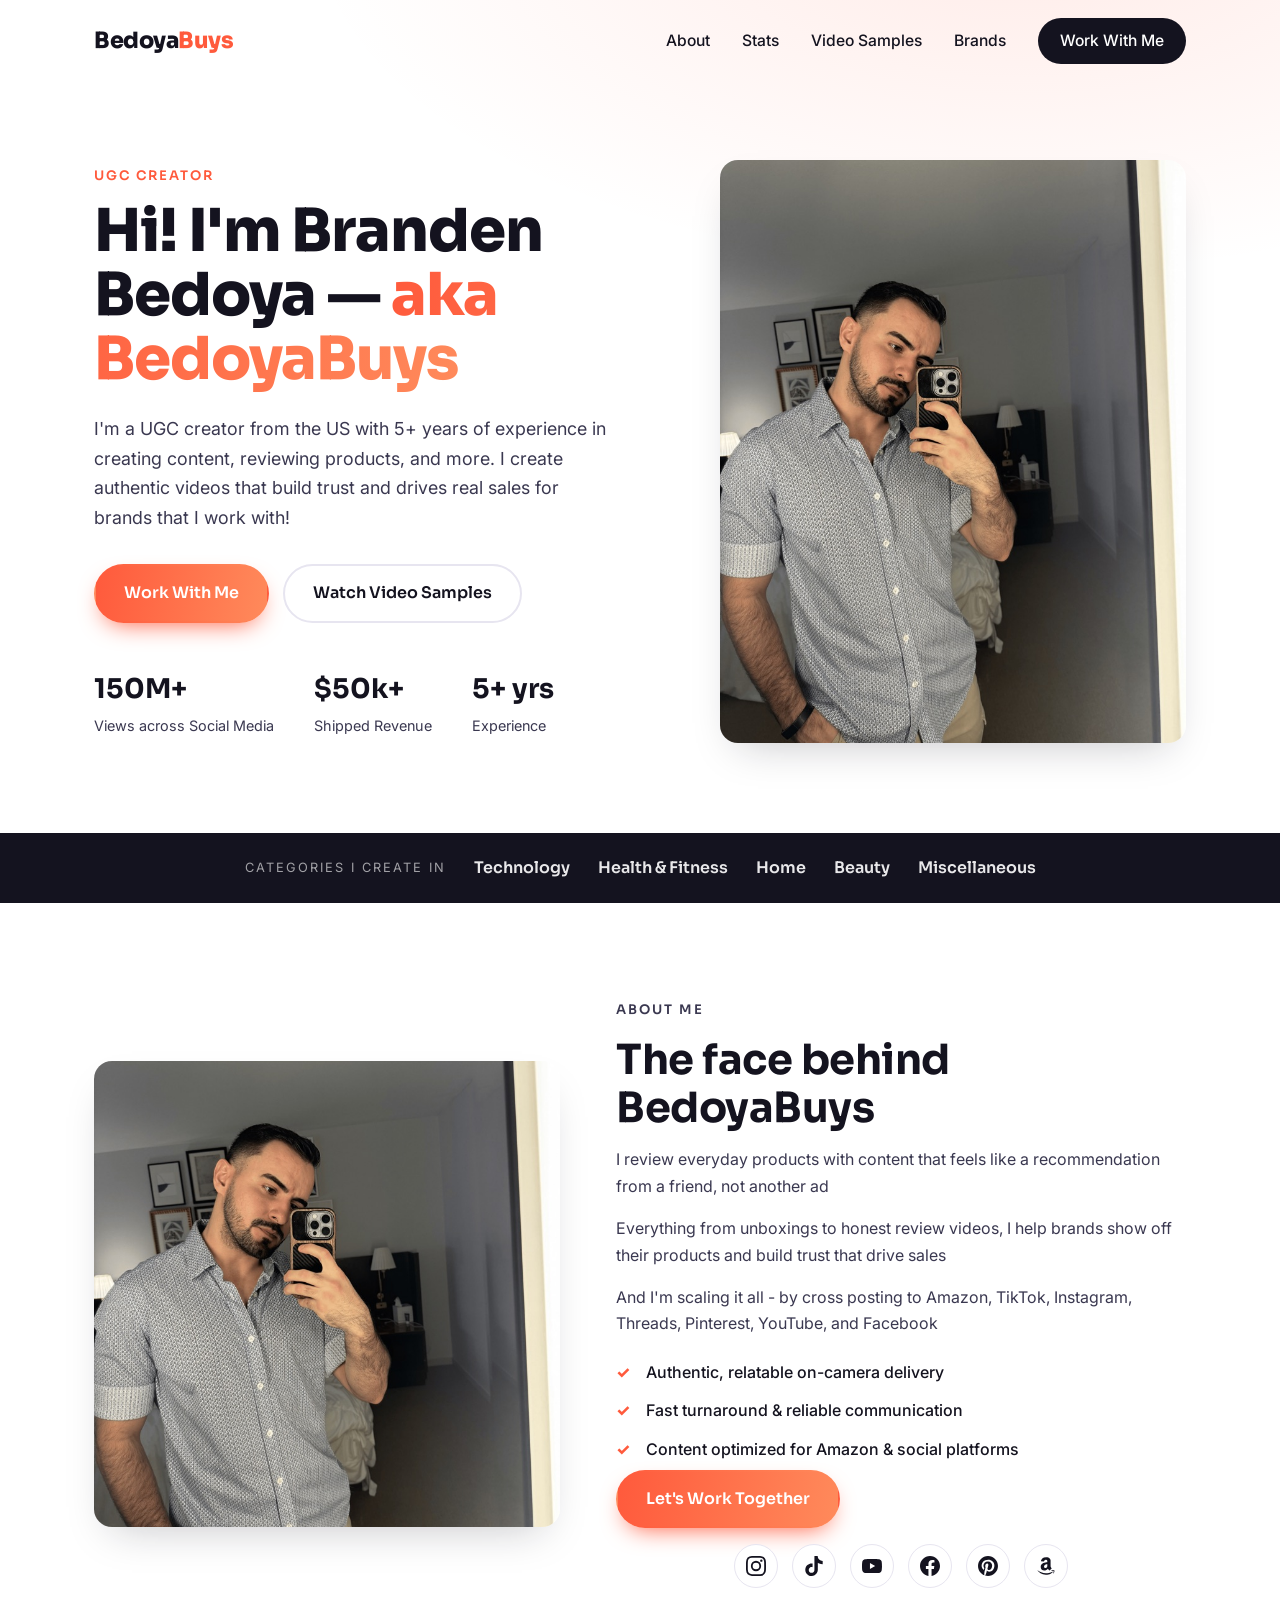
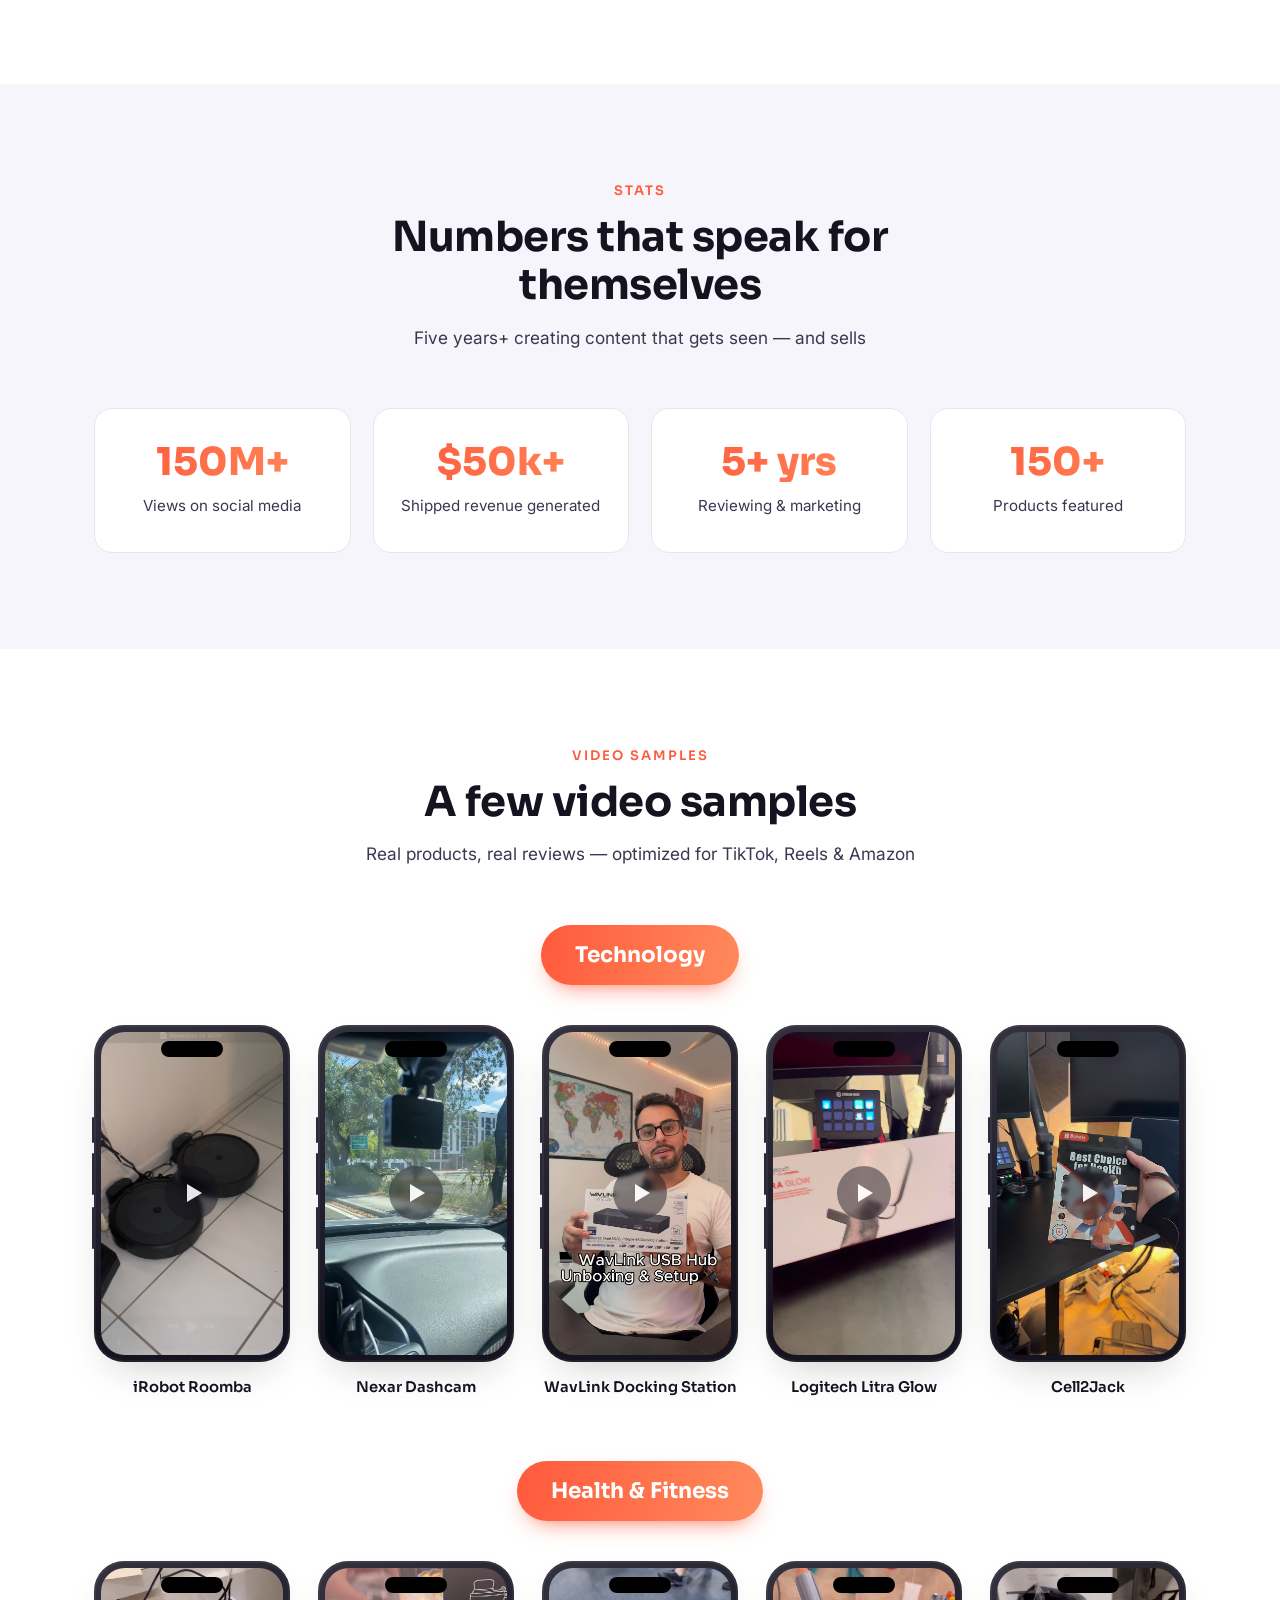
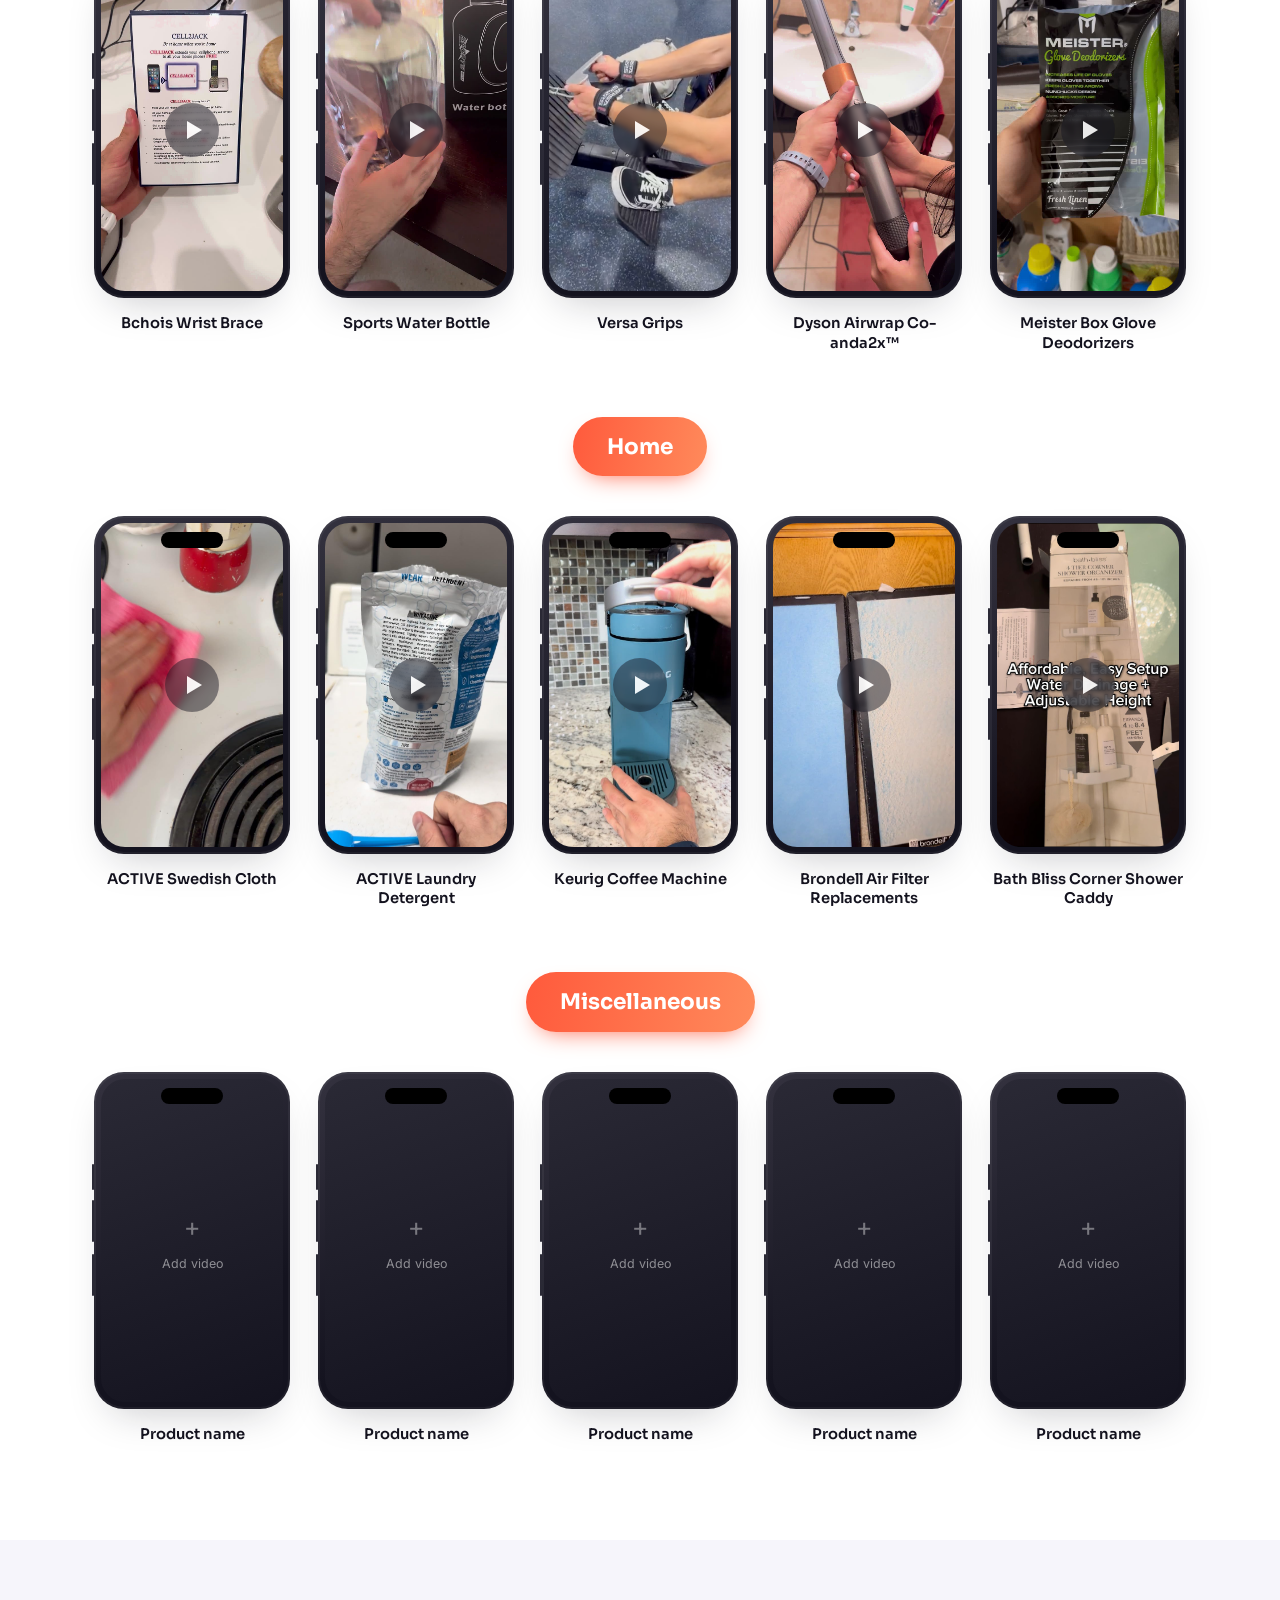
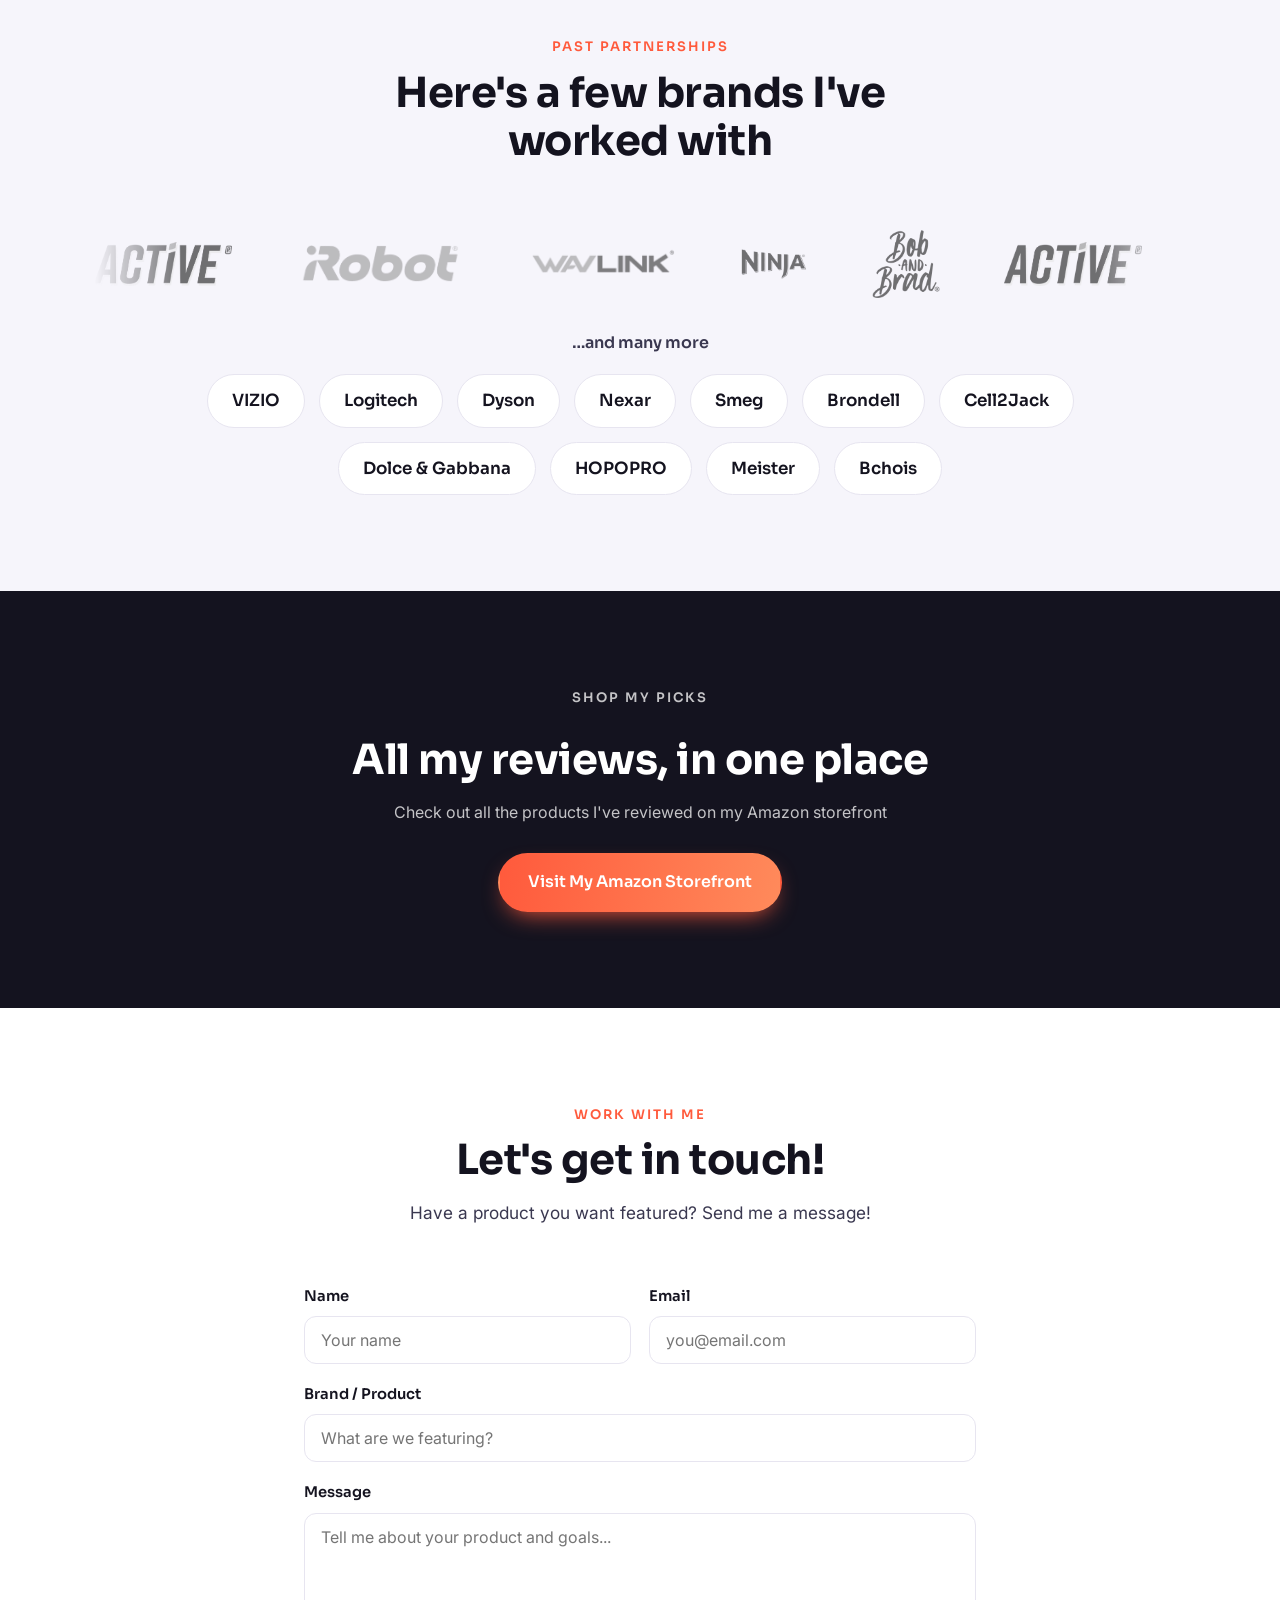
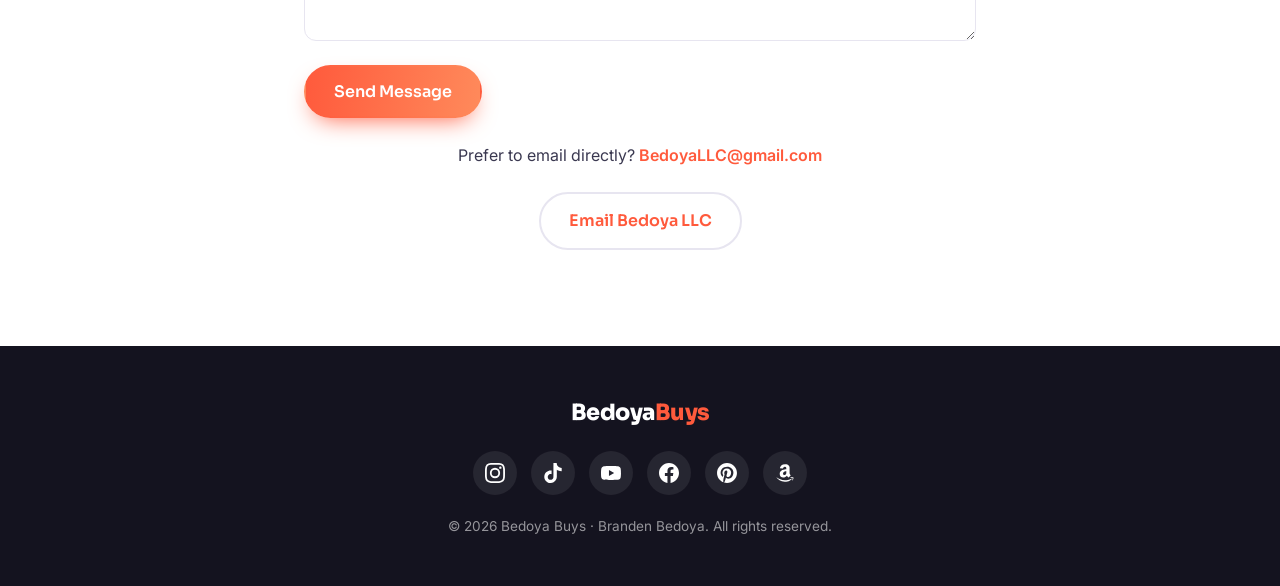
==== index.html @ 94ae0eef "Add About section social proof links" ====
<!DOCTYPE html>
<html lang="en">
<head>
  <meta charset="UTF-8" />
  <meta name="viewport" content="width=device-width, initial-scale=1.0" />

  <!-- ===== SEO / SOCIAL META — edit these ===== -->
  <title>BedoyaBuys — Branden Bedoya | UGC Creator</title>
  <meta name="description" content="Bedoya Buys — UGC creator Branden Bedoya. 5+ years of product reviews and marketing, 150M+ views on social media, and $50k+ in shipped revenue for the brands I work with." />
  <meta name="author" content="Branden Bedoya" />

  <!-- Open Graph (Facebook, LinkedIn, iMessage previews) -->
  <meta property="og:title" content="BedoyaBuys — Branden Bedoya | UGC Creator" />
  <meta property="og:description" content="UGC creator with 5+ years experience, 150M+ views, and $50k+ in shipped revenue. Authentic product videos that convert." />
  <meta property="og:type" content="website" />
  <meta property="og:url" content="https://bedoyabuys.com" />
  <meta property="og:image" content="https://bedoyabuys.com/assets/images/hero.jpg" />

  <!-- Twitter / X -->
  <meta name="twitter:card" content="summary_large_image" />
  <meta name="twitter:title" content="BedoyaBuys — Branden Bedoya | UGC Creator" />
  <meta name="twitter:description" content="UGC creator with 5+ years experience, 150M+ views, and $50k+ in shipped revenue." />
  <meta name="twitter:image" content="https://bedoyabuys.com/assets/images/hero.jpg" />

  <!-- Pinterest domain verification (carried over from the Canva site) -->
  <meta name="p:domain_verify" content="8092bd72ea9154af4b46e4884dca687b" />

  <link rel="icon" type="image/svg+xml" href="assets/images/favicon.svg" />

  <!-- Fonts -->
  <link rel="preconnect" href="https://fonts.googleapis.com" />
  <link rel="preconnect" href="https://fonts.gstatic.com" crossorigin />
  <link href="https://fonts.googleapis.com/css2?family=Sora:wght@400;600;700;800&family=Inter:wght@400;500;600&display=swap" rel="stylesheet" />

  <link rel="stylesheet" href="css/styles.css" />
</head>
<body>

  <!-- ===================== NAV ===================== -->
  <header class="nav" id="nav">
    <div class="container nav__inner">
      <a href="#home" class="nav__logo">Bedoya<span>Buys</span></a>

      <nav class="nav__links" id="navLinks">
        <a href="#about">About</a>
        <a href="#stats">Stats</a>
        <a href="#work">Video Samples</a>
        <a href="#brands">Brands</a>
        <a href="#contact" class="nav__cta">Work With Me</a>
      </nav>

      <button class="nav__toggle" id="navToggle" aria-label="Toggle menu" aria-expanded="false">
        <span></span><span></span><span></span>
      </button>
    </div>
  </header>

  <!-- ===================== HERO ===================== -->
  <section class="hero" id="home">
    <div class="container hero__inner">
      <div class="hero__content">
        <p class="hero__eyebrow">UGC Creator</p>
        <h1 class="hero__title">
          Hi! I'm Branden Bedoya — <span class="grad">aka BedoyaBuys</span>
        </h1>
        <p class="hero__sub">
          I'm a UGC creator from the US with 5+ years of experience in creating content,
          reviewing products, and more. I create authentic videos that build
          trust and drives real sales for brands that I work with!
        </p>
        <div class="hero__actions">
          <a href="#contact" class="btn btn--primary">Work With Me</a>
          <a href="#work" class="btn btn--ghost">Watch Video Samples</a>
        </div>

        <div class="hero__stats">
          <div class="stat"><strong>150M+</strong><span>Views across Social Media</span></div>
          <div class="stat"><strong>$50k+</strong><span>Shipped Revenue</span></div>
          <div class="stat"><strong>5+ yrs</strong><span>Experience</span></div>
        </div>
      </div>

      <div class="hero__media">
        <img class="hero__photo hero__photo--img" src="assets/images/hero.jpg"
             alt="Branden Bedoya, UGC creator" width="1200" height="1600" />
      </div>
    </div>
  </section>

  <!-- ===================== TRUST BAR ===================== -->
  <section class="trustbar">
    <div class="container trustbar__inner">
      <span>Categories I create in</span>
      <ul>
        <li>Technology</li>
        <li>Health &amp; Fitness</li>
        <li>Home</li>
        <li>Beauty</li>
        <li>Miscellaneous</li>
      </ul>
    </div>
  </section>

  <!-- ===================== ABOUT ===================== -->
  <section class="section" id="about">
    <div class="container about">
      <div class="about__media">
        <img class="about__photo about__photo--img" src="assets/images/hero.jpg"
             alt="Branden Bedoya" width="1200" height="1600" loading="lazy" />
      </div>
      <div class="about__content">
        <p class="section__eyebrow">About Me</p>
        <h2 class="section__title">The face behind BedoyaBuys</h2>
        <p>
          I review everyday products with content that feels like a recommendation from a friend, not another ad
        </p>
        <p>
          Everything from unboxings to honest review videos, I help brands show off their products 
          and build trust that drive sales
        </p>
        <p>
          And I'm scaling it all - by cross posting to Amazon, TikTok, Instagram, Threads, Pinterest, YouTube, and Facebook
        </p>
        <ul class="about__list">
          <li>Authentic, relatable on-camera delivery</li>
          <li>Fast turnaround &amp; reliable communication</li>
          <li>Content optimized for Amazon &amp; social platforms</li>
        </ul>
        <a href="#contact" class="btn btn--primary" style="margin-top:8px;">Let's Work Together</a>
        <nav class="footer__social about__social" aria-label="Bedoya Buys social media">
          <a class="social" href="https://www.instagram.com/bedoyabuys/" target="_blank" rel="noopener" aria-label="Instagram">
            <svg viewBox="0 0 24 24" aria-hidden="true"><path d="M12 2.163c3.204 0 3.584.012 4.85.07 3.252.148 4.771 1.691 4.919 4.919.058 1.265.069 1.645.069 4.849 0 3.205-.012 3.584-.069 4.849-.149 3.225-1.664 4.771-4.919 4.919-1.266.058-1.644.07-4.85.07-3.204 0-3.584-.012-4.849-.07-3.26-.149-4.771-1.699-4.919-4.92-.058-1.265-.07-1.644-.07-4.849 0-3.204.013-3.583.07-4.849.149-3.227 1.664-4.771 4.919-4.919 1.266-.057 1.645-.069 4.849-.069zM12 0C8.741 0 8.333.014 7.053.072 2.695.272.273 2.69.073 7.052.014 8.333 0 8.741 0 12c0 3.259.014 3.668.072 4.948.2 4.358 2.618 6.78 6.98 6.98C8.333 23.986 8.741 24 12 24c3.259 0 3.668-.014 4.948-.072 4.354-.2 6.782-2.618 6.979-6.98.059-1.28.073-1.689.073-4.948 0-3.259-.014-3.667-.072-4.947-.196-4.354-2.617-6.78-6.979-6.98C15.668.014 15.259 0 12 0zm0 5.838a6.162 6.162 0 100 12.324 6.162 6.162 0 000-12.324zM12 16a4 4 0 110-8 4 4 0 010 8zm6.406-11.845a1.44 1.44 0 100 2.881 1.44 1.44 0 000-2.881z"/></svg>
          </a>
          <a class="social" href="https://www.tiktok.com/@bedoyabuys" target="_blank" rel="noopener" aria-label="TikTok">
            <svg viewBox="0 0 24 24" aria-hidden="true"><path d="M12.525.02c1.31-.02 2.61-.01 3.91-.02.08 1.53.63 3.09 1.75 4.17 1.12 1.11 2.7 1.62 4.24 1.79v4.03c-1.44-.05-2.89-.35-4.2-.97-.57-.26-1.1-.59-1.62-.93-.01 2.92.01 5.84-.02 8.75-.08 1.4-.54 2.79-1.35 3.94-1.31 1.92-3.58 3.17-5.91 3.21-1.43.08-2.86-.31-4.08-1.03-2.02-1.19-3.44-3.37-3.65-5.71-.02-.5-.03-1-.01-1.49.18-1.9 1.12-3.72 2.58-4.96 1.66-1.44 3.98-2.13 6.15-1.72.02 1.48-.04 2.96-.04 4.44-.99-.32-2.15-.23-3.02.37-.63.41-1.11 1.04-1.36 1.75-.21.51-.15 1.07-.14 1.61.24 1.64 1.82 3.02 3.5 2.87 1.12-.01 2.19-.66 2.77-1.61.19-.33.4-.67.41-1.06.1-1.79.06-3.57.07-5.36.01-4.03-.01-8.05.02-12.07z"/></svg>
          </a>
          <a class="social" href="https://www.youtube.com/@BedoyaBuys" target="_blank" rel="noopener" aria-label="YouTube">
            <svg viewBox="0 0 24 24" aria-hidden="true"><path d="M23.498 6.186a3.016 3.016 0 00-2.122-2.136C19.505 3.545 12 3.545 12 3.545s-7.505 0-9.377.505A3.017 3.017 0 00.502 6.186C0 8.07 0 12 0 12s0 3.93.502 5.814a3.016 3.016 0 002.122 2.136c1.871.505 9.376.505 9.376.505s7.505 0 9.377-.505a3.015 3.015 0 002.122-2.136C24 15.93 24 12 24 12s0-3.93-.502-5.814zM9.545 15.568V8.432L15.818 12l-6.273 3.568z"/></svg>
          </a>
          <a class="social" href="https://www.facebook.com/profile.php?id=61590568912862" target="_blank" rel="noopener" aria-label="Facebook">
            <svg viewBox="0 0 24 24" aria-hidden="true"><path d="M24 12.073c0-6.627-5.373-12-12-12s-12 5.373-12 12c0 5.99 4.388 10.954 10.125 11.854v-8.385H7.078v-3.47h3.047V9.43c0-3.007 1.792-4.669 4.533-4.669 1.312 0 2.686.235 2.686.235v2.953H15.83c-1.491 0-1.956.925-1.956 1.874v2.25h3.328l-.532 3.47h-2.796v8.385C19.612 23.027 24 18.062 24 12.073z"/></svg>
          </a>
          <a class="social" href="https://www.pinterest.com/bedoyabuys/" target="_blank" rel="noopener" aria-label="Pinterest">
            <svg viewBox="0 0 24 24" aria-hidden="true"><path d="M12.017 0C5.396 0 .029 5.367.029 11.987c0 5.079 3.158 9.417 7.618 11.162-.105-.949-.199-2.403.041-3.439.219-.937 1.406-5.957 1.406-5.957s-.359-.72-.359-1.781c0-1.663.967-2.911 2.168-2.911 1.024 0 1.518.769 1.518 1.688 0 1.029-.653 2.567-.992 3.992-.285 1.193.6 2.165 1.775 2.165 2.128 0 3.768-2.245 3.768-5.487 0-2.861-2.063-4.869-5.008-4.869-3.41 0-5.409 2.562-5.409 5.199 0 1.033.394 2.143.889 2.741.099.12.112.225.085.345-.09.375-.293 1.199-.334 1.363-.053.225-.172.271-.402.165-1.495-.69-2.433-2.878-2.433-4.646 0-3.776 2.748-7.252 7.92-7.252 4.158 0 7.392 2.967 7.392 6.923 0 4.135-2.607 7.462-6.233 7.462-1.214 0-2.354-.629-2.758-1.379l-.749 2.848c-.269 1.045-1.004 2.352-1.498 3.146 1.123.345 2.306.535 3.55.535 6.607 0 11.985-5.365 11.985-11.987C24.014 5.367 18.635.001 12.017.001z"/></svg>
          </a>
          <a class="social" href="https://a.co/d/0cUAedgh" target="_blank" rel="noopener" aria-label="Amazon Storefront">
            <svg viewBox="0 0 448 512" aria-hidden="true"><path d="M257.7 162.7c-48.7 1.8-169.5 15.5-169.5 117.5 0 109.5 138.3 114 183.5 43.2 6.5 10.2 35.4 37.5 45.3 46.8l56.8-56s-32.3-25.3-32.3-52.8l0-147.1C341.5 89 317 32 229.2 32 141.2 32 94.5 87 94.5 136.3l73.5 6.8c16.3-49.5 54.2-49.5 54.2-49.5 40.7-.1 35.5 29.8 35.5 69.1zm0 86.8c0 80-84.2 68-84.2 17.2 0-47.2 50.5-56.7 84.2-57.8l0 40.6zM393.7 413c-7.7 10-70 67-174.5 67S34.7 408.5 10.2 379c-6.8-7.7 1-11.3 5.5-8.3 73.3 44.5 187.8 117.8 372.5 30.3 7.5-3.7 13.3 2 5.5 12zm39.8 2.2c-6.5 15.8-16 26.8-21.2 31-5.5 4.5-9.5 2.7-6.5-3.8s19.3-46.5 12.7-55c-6.5-8.3-37-4.3-48-3.2-10.8 1-13 2-14-.3-2.3-5.7 21.7-15.5 37.5-17.5 15.7-1.8 41-.8 46 5.7 3.7 5.1 0 27.1-6.5 43.1z"/></svg>
          </a>
        </nav>
      </div>
    </div>
  </section>

  <!-- ===================== STATS ===================== -->
  <section class="section section--alt" id="stats">
    <div class="container">
      <div class="section__head">
        <p class="section__eyebrow">Stats</p>
        <h2 class="section__title">Numbers that speak for themselves</h2>
        <p class="section__lead">Five years+ creating content that gets seen — and sells</p>
      </div>
      <div class="statgrid">
        <div class="statcard"><strong>150M+</strong><span>Views on social media</span></div>
        <div class="statcard"><strong>$50k+</strong><span>Shipped revenue generated</span></div>
        <div class="statcard"><strong>5+ yrs</strong><span>Reviewing &amp; marketing</span></div>
        <div class="statcard"><strong>150+</strong><span>Products featured</span></div>
      </div>
    </div>
  </section>

  <!-- ===================== WORK / VIDEO SAMPLES ===================== -->
  <section class="section" id="work">
    <div class="container">
      <div class="section__head">
        <p class="section__eyebrow">Video Samples</p>
        <h2 class="section__title">A few video samples</h2>
        <p class="section__lead">Real products, real reviews — optimized for TikTok, Reels &amp; Amazon</p>
      </div>

      <!-- ===== Category: Technology ===== -->
      <div class="catgroup">
        <h3 class="catgroup__title">Technology</h3>
        <div class="phones">
          <figure class="phone">
            <a class="phone__frame" href="https://www.amazon.com/vdp/0276ad2a97aa431cbd85c4407ad3aa43?ref_=aipsfvideo&amp;linkCode=ssc&amp;tag=brandenbedo0a-20&amp;src=aipsf" target="_blank" rel="noopener" aria-label="iRobot Roomba — watch my review on Amazon">
              <span class="phone__island"></span>
              <span class="phone__play" aria-hidden="true"></span>
              <img class="phone__screen" src="assets/images/work-roomba.png" alt="iRobot Roomba review" loading="lazy" />
            </a>
            <figcaption>iRobot Roomba</figcaption>
          </figure>
          <figure class="phone">
            <a class="phone__frame" href="https://www.amazon.com/vdp/0d5e4a5ff8f54e0c9951274e5f7190fa?ref_=aipsfvideo&amp;linkCode=ssc&amp;tag=brandenbedo0a-20&amp;src=aipsf" target="_blank" rel="noopener" aria-label="Nexar Dashcam — watch my review on Amazon">
              <span class="phone__island"></span>
              <span class="phone__play" aria-hidden="true"></span>
              <img class="phone__screen" src="assets/images/work-nexar.jpg" alt="Nexar dashcam review" loading="lazy" />
            </a>
            <figcaption>Nexar Dashcam</figcaption>
          </figure>
          <figure class="phone">
            <a class="phone__frame" href="https://www.amazon.com/vdp/0fcb9acb0d1c45d5b5be8f12bfa99dc1?aci=amzn1.vse.video.0fcb9acb0d1c45d5b5be8f12bfa99dc1&amp;product=B0F468NMZH&amp;ref=cm_sw_cp_r_ib_dt_fapMUJDTaepnu" target="_blank" rel="noopener" aria-label="WavLink Docking Station — watch my review on Amazon">
              <span class="phone__island"></span>
              <span class="phone__play" aria-hidden="true"></span>
              <img class="phone__screen" src="assets/images/work-wavlink.jpg" alt="WavLink USB-C docking station unboxing" loading="lazy" />
            </a>
            <figcaption>WavLink Docking Station</figcaption>
          </figure>
          <figure class="phone">
            <a class="phone__frame" href="https://www.amazon.com/vdp/077794144de4483da06fdd213fa67dcd?ref_=aipsfvideo&amp;linkCode=ssc&amp;tag=brandenbedo0a-20&amp;src=aipsf" target="_blank" rel="noopener" aria-label="Logitech Litra Glow — watch my review on Amazon">
              <span class="phone__island"></span>
              <span class="phone__play" aria-hidden="true"></span>
              <img class="phone__screen" src="assets/images/work-litra.jpg" alt="Logitech Litra Glow LED light review" loading="lazy" />
            </a>
            <figcaption>Logitech Litra Glow</figcaption>
          </figure>
          <figure class="phone">
            <a class="phone__frame" href="https://www.amazon.com/vdp/02dd7df90a3f4900b819e42a18ca75fb?ref_=aipsfvideo&amp;linkCode=ssc&amp;tag=brandenbedo0a-20&amp;src=aipsf" target="_blank" rel="noopener" aria-label="Cell2Jack — watch my review on Amazon">
              <span class="phone__island"></span>
              <span class="phone__play" aria-hidden="true"></span>
              <img class="phone__screen" src="assets/images/work-cell2jack.jpg" alt="Cell2Jack review" loading="lazy" />
            </a>
            <figcaption>Cell2Jack</figcaption>
          </figure>
        </div>
      </div>

      <!-- ===== Category: Health & Fitness ===== -->
      <div class="catgroup">
        <h3 class="catgroup__title">Health &amp; Fitness</h3>
        <div class="phones">
          <figure class="phone">
            <a class="phone__frame" href="https://www.amazon.com/vdp/099fc6d2d632471b8a9a00044b7929b1?ref_=aipsfvideo&amp;linkCode=ssc&amp;tag=brandenbedo0a-20&amp;src=aipsf" target="_blank" rel="noopener" aria-label="Bchois Wrist Brace — watch my review on Amazon">
              <span class="phone__island"></span>
              <span class="phone__play" aria-hidden="true"></span>
              <img class="phone__screen" src="assets/images/work-bchois.jpg" alt="Bchois wrist brace review" loading="lazy" />
            </a>
            <figcaption>Bchois Wrist Brace</figcaption>
          </figure>
          <figure class="phone">
            <a class="phone__frame" href="https://www.amazon.com/vdp/099b0d2dc78c472faab6537d98ba10fa?ref_=aipsfvideo&amp;linkCode=ssc&amp;tag=brandenbedo0a-20&amp;src=aipsf" target="_blank" rel="noopener" aria-label="Sports Water Bottle — watch my review on Amazon">
              <span class="phone__island"></span>
              <span class="phone__play" aria-hidden="true"></span>
              <img class="phone__screen" src="assets/images/work-waterbottle.jpg" alt="Sports water bottle review" loading="lazy" />
            </a>
            <figcaption>Sports Water Bottle</figcaption>
          </figure>
          <figure class="phone">
            <a class="phone__frame" href="https://www.amazon.com/vdp/08eb7253377441ceb79c152615f67bfd?ref_=aipsfvideo&amp;linkCode=ssc&amp;tag=brandenbedo0a-20&amp;src=aipsf" target="_blank" rel="noopener" aria-label="Versa Grips — watch my review on Amazon">
              <span class="phone__island"></span>
              <span class="phone__play" aria-hidden="true"></span>
              <img class="phone__screen" src="assets/images/work-versagrips.png" alt="Versa Grips review" loading="lazy" />
            </a>
            <figcaption>Versa Grips</figcaption>
          </figure>
          <figure class="phone">
            <a class="phone__frame" href="https://www.amazon.com/vdp/0979e785ace04697a884ec362db80845?ref_=aipsfvideo&amp;linkCode=ssc&amp;tag=brandenbedo0a-20&amp;src=aipsf" target="_blank" rel="noopener" aria-label="Dyson Airwrap Co-anda2x — watch my review on Amazon">
              <span class="phone__island"></span>
              <span class="phone__play" aria-hidden="true"></span>
              <img class="phone__screen" src="assets/images/work-dyson.jpg" alt="Dyson Airwrap Co-anda2x review" loading="lazy" />
            </a>
            <figcaption>Dyson Airwrap Co-anda2x&trade;</figcaption>
          </figure>
          <figure class="phone">
            <a class="phone__frame" href="https://www.amazon.com/vdp/0cee7771d5574f4cae2f873f59aff38c?ref_=aipsfvideo&amp;linkCode=ssc&amp;tag=brandenbedo0a-20&amp;src=aipsf" target="_blank" rel="noopener" aria-label="Meister Box Glove Deodorizers — watch my review on Amazon">
              <span class="phone__island"></span>
              <span class="phone__play" aria-hidden="true"></span>
              <img class="phone__screen" src="assets/images/work-meister.jpg" alt="Meister box glove deodorizers review" loading="lazy" />
            </a>
            <figcaption>Meister Box Glove Deodorizers</figcaption>
          </figure>
        </div>
      </div>

      <!-- ===== Category: Home ===== -->
      <div class="catgroup">
        <h3 class="catgroup__title">Home</h3>
        <div class="phones">
          <figure class="phone">
            <a class="phone__frame" href="https://www.amazon.com/vdp/0347508d8b9949119ed9f26426b21363?ref_=aipsfvideo&amp;linkCode=ssc&amp;tag=brandenbedo0a-20&amp;src=aipsf" target="_blank" rel="noopener" aria-label="ACTIVE Swedish Cloth — watch my review on Amazon">
              <span class="phone__island"></span>
              <span class="phone__play" aria-hidden="true"></span>
              <img class="phone__screen" src="assets/images/work-activecloth.jpg" alt="ACTIVE Swedish Cloth review" loading="lazy" />
            </a>
            <figcaption>ACTIVE Swedish Cloth</figcaption>
          </figure>
          <figure class="phone">
            <a class="phone__frame" href="https://www.amazon.com/vdp/08a1ee2602f845cc9de42d5ef457036d?ref_=aipsfvideo&amp;linkCode=ssc&amp;tag=brandenbedo0a-20&amp;src=aipsf" target="_blank" rel="noopener" aria-label="ACTIVE Laundry Detergent — watch my review on Amazon">
              <span class="phone__island"></span>
              <span class="phone__play" aria-hidden="true"></span>
              <img class="phone__screen" src="assets/images/work-active.jpg" alt="ACTIVE Laundry Detergent review" loading="lazy" />
            </a>
            <figcaption>ACTIVE Laundry Detergent</figcaption>
          </figure>
          <figure class="phone">
            <a class="phone__frame" href="https://www.amazon.com/vdp/047a8ee4287e4f02b35ab00b24d5de20?ref_=aipsfvideo&amp;linkCode=ssc&amp;tag=brandenbedo0a-20&amp;src=aipsf" target="_blank" rel="noopener" aria-label="Keurig Coffee Machine — watch my review on Amazon">
              <span class="phone__island"></span>
              <span class="phone__play" aria-hidden="true"></span>
              <img class="phone__screen" src="assets/images/work-keurig.jpg" alt="Keurig Coffee Machine review" loading="lazy" />
            </a>
            <figcaption>Keurig Coffee Machine</figcaption>
          </figure>
          <figure class="phone">
            <a class="phone__frame" href="https://www.amazon.com/vdp/03656b91c31140d0be38b07d28f34d5d?ref_=aipsfvideo&amp;linkCode=ssc&amp;tag=brandenbedo0a-20&amp;src=aipsf" target="_blank" rel="noopener" aria-label="Brondell Air Filter Replacements — watch my review on Amazon">
              <span class="phone__island"></span>
              <span class="phone__play" aria-hidden="true"></span>
              <img class="phone__screen" src="assets/images/work-brondellfilters.jpg" alt="Brondell Air Filter Replacements review" loading="lazy" />
            </a>
            <figcaption>Brondell Air Filter Replacements</figcaption>
          </figure>
          <figure class="phone">
            <a class="phone__frame" href="https://www.amazon.com/vdp/0f17479d78104b4589b3476fc19c38aa?ref_=aipsfvideo&amp;linkCode=ssc&amp;tag=brandenbedo0a-20&amp;src=aipsf" target="_blank" rel="noopener" aria-label="Bath Bliss Corner Shower Caddy — watch my review on Amazon">
              <span class="phone__island"></span>
              <span class="phone__play" aria-hidden="true"></span>
              <img class="phone__screen" src="assets/images/work-showercaddy.png" alt="Bath Bliss Corner Shower Caddy review" loading="lazy" />
            </a>
            <figcaption>Bath Bliss Corner Shower Caddy</figcaption>
          </figure>
        </div>
      </div>

      <!-- ===== Category: Miscellaneous ===== -->
      <div class="catgroup">
        <h3 class="catgroup__title">Miscellaneous</h3>
        <div class="phones">
          <figure class="phone">
            <div class="phone__frame">
              <span class="phone__island"></span>
              <!-- TODO: replace with assets/images/work-misc1.jpg -->
              <div class="phone__screen phone__screen--empty"><span><strong>+</strong>Add video</span></div>
            </div>
            <figcaption>Product name</figcaption>
          </figure>
          <figure class="phone">
            <div class="phone__frame">
              <span class="phone__island"></span>
              <!-- TODO: replace with assets/images/work-misc2.jpg -->
              <div class="phone__screen phone__screen--empty"><span><strong>+</strong>Add video</span></div>
            </div>
            <figcaption>Product name</figcaption>
          </figure>
          <figure class="phone">
            <div class="phone__frame">
              <span class="phone__island"></span>
              <!-- TODO: replace with assets/images/work-misc3.jpg -->
              <div class="phone__screen phone__screen--empty"><span><strong>+</strong>Add video</span></div>
            </div>
            <figcaption>Product name</figcaption>
          </figure>
          <figure class="phone">
            <div class="phone__frame">
              <span class="phone__island"></span>
              <!-- TODO: replace with assets/images/work-misc4.jpg -->
              <div class="phone__screen phone__screen--empty"><span><strong>+</strong>Add video</span></div>
            </div>
            <figcaption>Product name</figcaption>
          </figure>
          <figure class="phone">
            <div class="phone__frame">
              <span class="phone__island"></span>
              <!-- TODO: replace with assets/images/work-misc5.jpg -->
              <div class="phone__screen phone__screen--empty"><span><strong>+</strong>Add video</span></div>
            </div>
            <figcaption>Product name</figcaption>
          </figure>
        </div>
      </div>
    </div>
  </section>

  <!-- ===================== BRANDS ===================== -->
  <section class="section section--alt" id="brands">
    <div class="container">
      <div class="section__head">
        <p class="section__eyebrow">Past partnerships</p>
        <h2 class="section__title">Here's a few brands I've worked with</h2>
      </div>

      <!-- Moving logo carousel (single row, scrolls left → right) -->
      <div class="marquee marquee--rev" aria-label="Brand logos">
        <div class="marquee__track">
          <span class="logo"><img src="assets/images/logos/active.png" alt="ACTIVE" loading="lazy" /></span>
          <span class="logo"><img src="assets/images/logos/irobot.png" alt="iRobot" loading="lazy" /></span>
          <span class="logo"><img src="assets/images/logos/wavlink.png" alt="WAVLINK" loading="lazy" /></span>
          <span class="logo"><img src="assets/images/logos/ninja.png" alt="Ninja" loading="lazy" /></span>
          <span class="logo"><img src="assets/images/logos/bobandbrad.png" alt="Bob and Brad" loading="lazy" /></span>
          <span class="logo"><img src="assets/images/logos/active.png" alt="ACTIVE" loading="lazy" /></span>
          <span class="logo"><img src="assets/images/logos/irobot.png" alt="iRobot" loading="lazy" /></span>
          <span class="logo"><img src="assets/images/logos/wavlink.png" alt="WAVLINK" loading="lazy" /></span>
          <span class="logo"><img src="assets/images/logos/ninja.png" alt="Ninja" loading="lazy" /></span>
          <span class="logo"><img src="assets/images/logos/bobandbrad.png" alt="Bob and Brad" loading="lazy" /></span>
          <!-- duplicate set for seamless loop -->
          <span class="logo" aria-hidden="true"><img src="assets/images/logos/active.png" alt="" loading="lazy" /></span>
          <span class="logo" aria-hidden="true"><img src="assets/images/logos/irobot.png" alt="" loading="lazy" /></span>
          <span class="logo" aria-hidden="true"><img src="assets/images/logos/wavlink.png" alt="" loading="lazy" /></span>
          <span class="logo" aria-hidden="true"><img src="assets/images/logos/ninja.png" alt="" loading="lazy" /></span>
          <span class="logo" aria-hidden="true"><img src="assets/images/logos/bobandbrad.png" alt="" loading="lazy" /></span>
          <span class="logo" aria-hidden="true"><img src="assets/images/logos/active.png" alt="" loading="lazy" /></span>
          <span class="logo" aria-hidden="true"><img src="assets/images/logos/irobot.png" alt="" loading="lazy" /></span>
          <span class="logo" aria-hidden="true"><img src="assets/images/logos/wavlink.png" alt="" loading="lazy" /></span>
          <span class="logo" aria-hidden="true"><img src="assets/images/logos/ninja.png" alt="" loading="lazy" /></span>
          <span class="logo" aria-hidden="true"><img src="assets/images/logos/bobandbrad.png" alt="" loading="lazy" /></span>
        </div>
      </div>

      <p class="brands__more">…and many more</p>
      <ul class="brands">
        <li>VIZIO</li>
        <li>Logitech</li>
        <li>Dyson</li>
        <li>Nexar</li>
        <li>Smeg</li>
        <li>Brondell</li>
        <li>Cell2Jack</li>
        <li>Dolce &amp; Gabbana</li>
        <li>HOPOPRO</li>
        <li>Meister</li>
        <li>Bchois</li>
      </ul>
    </div>
  </section>

  <!-- ===================== SHOP / AMAZON CTA ===================== -->
  <section class="section shop" id="shop">
    <div class="container shop__inner">
      <div class="shop__content">
        <p class="section__eyebrow section__eyebrow--light">Shop My Picks</p>
        <h2 class="section__title">All my reviews, in one place</h2>
        <p>Check out all the products I've reviewed on my Amazon storefront</p>
        <a href="https://a.co/d/0cUAedgh" class="btn btn--primary" target="_blank" rel="noopener">Visit My Amazon Storefront</a>
      </div>
    </div>
  </section>

  <!-- ===================== CONTACT ===================== -->
  <section class="section" id="contact">
    <div class="container contact">
      <div class="section__head">
        <p class="section__eyebrow">Work With Me</p>
        <h2 class="section__title">Let's get in touch!</h2>
        <p class="section__lead">Have a product you want featured? Send me a message!</p>
      </div>

      <!-- FormSubmit.co: messages email to the address below.
           First submission triggers a one-time confirmation email to activate. -->
      <form class="form" action="https://formsubmit.co/BedoyaLLC@Gmail.com" method="POST">
        <!-- FormSubmit config -->
        <input type="hidden" name="_subject" value="New message from bedoyabuys.com!" />
        <input type="hidden" name="_template" value="table" />
        <input type="hidden" name="_captcha" value="true" />
        <input type="hidden" name="_next" value="https://bedoyabuys.com/thanks.html" />
        <!-- Honeypot: hidden field bots fill in, humans don't -->
        <input type="text" name="_honey" style="display:none" tabindex="-1" autocomplete="off" />

        <div class="form__row">
          <label>Name
            <input type="text" name="name" required placeholder="Your name" />
          </label>
          <label>Email
            <input type="email" name="email" required placeholder="you@email.com" />
          </label>
        </div>
        <label>Brand / Product
          <input type="text" name="brand" placeholder="What are we featuring?" />
        </label>
        <label>Message
          <textarea name="message" rows="5" required placeholder="Tell me about your product and goals..."></textarea>
        </label>
        <button type="submit" class="btn btn--primary">Send Message</button>
      </form>

      <p class="contact__alt">Prefer to email directly? <a href="mailto:BedoyaLLC@gmail.com">BedoyaLLC@gmail.com</a></p>
      <p class="contact__alt">
        <a href="mailto:BedoyaLLC@gmail.com" class="btn btn--ghost">Email Bedoya LLC</a>
      </p>
    </div>
  </section>

  <!-- ===================== FOOTER ===================== -->
  <footer class="footer">
    <div class="container footer__inner">
      <a href="#home" class="nav__logo">Bedoya<span>Buys</span></a>
      <nav class="footer__social" aria-label="Social media">
        <a class="social" href="https://www.instagram.com/bedoyabuys/" target="_blank" rel="noopener" aria-label="Instagram">
          <svg viewBox="0 0 24 24" aria-hidden="true"><path d="M12 2.163c3.204 0 3.584.012 4.85.07 3.252.148 4.771 1.691 4.919 4.919.058 1.265.069 1.645.069 4.849 0 3.205-.012 3.584-.069 4.849-.149 3.225-1.664 4.771-4.919 4.919-1.266.058-1.644.07-4.85.07-3.204 0-3.584-.012-4.849-.07-3.26-.149-4.771-1.699-4.919-4.92-.058-1.265-.07-1.644-.07-4.849 0-3.204.013-3.583.07-4.849.149-3.227 1.664-4.771 4.919-4.919 1.266-.057 1.645-.069 4.849-.069zM12 0C8.741 0 8.333.014 7.053.072 2.695.272.273 2.69.073 7.052.014 8.333 0 8.741 0 12c0 3.259.014 3.668.072 4.948.2 4.358 2.618 6.78 6.98 6.98C8.333 23.986 8.741 24 12 24c3.259 0 3.668-.014 4.948-.072 4.354-.2 6.782-2.618 6.979-6.98.059-1.28.073-1.689.073-4.948 0-3.259-.014-3.667-.072-4.947-.196-4.354-2.617-6.78-6.979-6.98C15.668.014 15.259 0 12 0zm0 5.838a6.162 6.162 0 100 12.324 6.162 6.162 0 000-12.324zM12 16a4 4 0 110-8 4 4 0 010 8zm6.406-11.845a1.44 1.44 0 100 2.881 1.44 1.44 0 000-2.881z"/></svg>
        </a>
        <a class="social" href="https://www.tiktok.com/@bedoyabuys" target="_blank" rel="noopener" aria-label="TikTok">
          <svg viewBox="0 0 24 24" aria-hidden="true"><path d="M12.525.02c1.31-.02 2.61-.01 3.91-.02.08 1.53.63 3.09 1.75 4.17 1.12 1.11 2.7 1.62 4.24 1.79v4.03c-1.44-.05-2.89-.35-4.2-.97-.57-.26-1.1-.59-1.62-.93-.01 2.92.01 5.84-.02 8.75-.08 1.4-.54 2.79-1.35 3.94-1.31 1.92-3.58 3.17-5.91 3.21-1.43.08-2.86-.31-4.08-1.03-2.02-1.19-3.44-3.37-3.65-5.71-.02-.5-.03-1-.01-1.49.18-1.9 1.12-3.72 2.58-4.96 1.66-1.44 3.98-2.13 6.15-1.72.02 1.48-.04 2.96-.04 4.44-.99-.32-2.15-.23-3.02.37-.63.41-1.11 1.04-1.36 1.75-.21.51-.15 1.07-.14 1.61.24 1.64 1.82 3.02 3.5 2.87 1.12-.01 2.19-.66 2.77-1.61.19-.33.4-.67.41-1.06.1-1.79.06-3.57.07-5.36.01-4.03-.01-8.05.02-12.07z"/></svg>
        </a>
        <a class="social" href="https://www.youtube.com/@BedoyaBuys" target="_blank" rel="noopener" aria-label="YouTube">
          <svg viewBox="0 0 24 24" aria-hidden="true"><path d="M23.498 6.186a3.016 3.016 0 00-2.122-2.136C19.505 3.545 12 3.545 12 3.545s-7.505 0-9.377.505A3.017 3.017 0 00.502 6.186C0 8.07 0 12 0 12s0 3.93.502 5.814a3.016 3.016 0 002.122 2.136c1.871.505 9.376.505 9.376.505s7.505 0 9.377-.505a3.015 3.015 0 002.122-2.136C24 15.93 24 12 24 12s0-3.93-.502-5.814zM9.545 15.568V8.432L15.818 12l-6.273 3.568z"/></svg>
        </a>
        <a class="social" href="https://www.facebook.com/profile.php?id=61590568912862" target="_blank" rel="noopener" aria-label="Facebook">
          <svg viewBox="0 0 24 24" aria-hidden="true"><path d="M24 12.073c0-6.627-5.373-12-12-12s-12 5.373-12 12c0 5.99 4.388 10.954 10.125 11.854v-8.385H7.078v-3.47h3.047V9.43c0-3.007 1.792-4.669 4.533-4.669 1.312 0 2.686.235 2.686.235v2.953H15.83c-1.491 0-1.956.925-1.956 1.874v2.25h3.328l-.532 3.47h-2.796v8.385C19.612 23.027 24 18.062 24 12.073z"/></svg>
        </a>
        <a class="social" href="https://www.pinterest.com/bedoyabuys/" target="_blank" rel="noopener" aria-label="Pinterest">
          <svg viewBox="0 0 24 24" aria-hidden="true"><path d="M12.017 0C5.396 0 .029 5.367.029 11.987c0 5.079 3.158 9.417 7.618 11.162-.105-.949-.199-2.403.041-3.439.219-.937 1.406-5.957 1.406-5.957s-.359-.72-.359-1.781c0-1.663.967-2.911 2.168-2.911 1.024 0 1.518.769 1.518 1.688 0 1.029-.653 2.567-.992 3.992-.285 1.193.6 2.165 1.775 2.165 2.128 0 3.768-2.245 3.768-5.487 0-2.861-2.063-4.869-5.008-4.869-3.41 0-5.409 2.562-5.409 5.199 0 1.033.394 2.143.889 2.741.099.12.112.225.085.345-.09.375-.293 1.199-.334 1.363-.053.225-.172.271-.402.165-1.495-.69-2.433-2.878-2.433-4.646 0-3.776 2.748-7.252 7.92-7.252 4.158 0 7.392 2.967 7.392 6.923 0 4.135-2.607 7.462-6.233 7.462-1.214 0-2.354-.629-2.758-1.379l-.749 2.848c-.269 1.045-1.004 2.352-1.498 3.146 1.123.345 2.306.535 3.55.535 6.607 0 11.985-5.365 11.985-11.987C24.014 5.367 18.635.001 12.017.001z"/></svg>
        </a>
        <a class="social" href="https://a.co/d/0cUAedgh" target="_blank" rel="noopener" aria-label="Amazon Storefront">
          <svg viewBox="0 0 448 512" aria-hidden="true"><path d="M257.7 162.7c-48.7 1.8-169.5 15.5-169.5 117.5 0 109.5 138.3 114 183.5 43.2 6.5 10.2 35.4 37.5 45.3 46.8l56.8-56s-32.3-25.3-32.3-52.8l0-147.1C341.5 89 317 32 229.2 32 141.2 32 94.5 87 94.5 136.3l73.5 6.8c16.3-49.5 54.2-49.5 54.2-49.5 40.7-.1 35.5 29.8 35.5 69.1zm0 86.8c0 80-84.2 68-84.2 17.2 0-47.2 50.5-56.7 84.2-57.8l0 40.6zM393.7 413c-7.7 10-70 67-174.5 67S34.7 408.5 10.2 379c-6.8-7.7 1-11.3 5.5-8.3 73.3 44.5 187.8 117.8 372.5 30.3 7.5-3.7 13.3 2 5.5 12zm39.8 2.2c-6.5 15.8-16 26.8-21.2 31-5.5 4.5-9.5 2.7-6.5-3.8s19.3-46.5 12.7-55c-6.5-8.3-37-4.3-48-3.2-10.8 1-13 2-14-.3-2.3-5.7 21.7-15.5 37.5-17.5 15.7-1.8 41-.8 46 5.7 3.7 5.1 0 27.1-6.5 43.1z"/></svg>
        </a>
      </nav>
      <p class="footer__copy">&copy; <span id="year"></span> Bedoya Buys · Branden Bedoya. All rights reserved.</p>
    </div>
  </footer>

  <script src="js/main.js"></script>
</body>
</html>
---- css/styles.css ----
/* =================================================================
   BedoyaBuys — stylesheet
   Edit the variables below to rebrand the whole site at once.
   ================================================================= */

:root {
  /* ---- BRAND COLORS (change these to match your brand) ---- */
  --ink:        #14131f;   /* near-black text / dark sections   */
  --ink-soft:   #3a3850;   /* secondary text                    */
  --accent:     #ff5a3c;   /* primary brand accent (coral)      */
  --accent-2:   #ff8a5b;   /* gradient partner                  */
  --accent-deep:#e0421f;   /* hover state                       */
  --bg:         #ffffff;   /* page background                   */
  --bg-alt:     #f6f5fb;   /* alternating section background     */
  --line:       #e7e5f0;   /* borders / dividers                */
  --white:      #ffffff;

  /* ---- TYPE ---- */
  --font-head: "Sora", system-ui, sans-serif;
  --font-body: "Inter", system-ui, sans-serif;

  /* ---- LAYOUT ---- */
  --maxw: 1140px;
  --radius: 18px;
  --shadow: 0 18px 40px -18px rgba(20, 19, 31, 0.25);
}

/* ---------- RESET ---------- */
*, *::before, *::after { box-sizing: border-box; margin: 0; padding: 0; }
html { scroll-behavior: smooth; scroll-padding-top: 80px; }
body {
  font-family: var(--font-body);
  color: var(--ink);
  background: var(--bg);
  line-height: 1.65;
  -webkit-font-smoothing: antialiased;
}
img { max-width: 100%; display: block; }
a { color: inherit; text-decoration: none; }
ul { list-style: none; }

/* ---------- LAYOUT HELPERS ---------- */
.container { width: 100%; max-width: var(--maxw); margin: 0 auto; padding: 0 24px; }
.section { padding: 96px 0; }
.section--alt { background: var(--bg-alt); }
.grad {
  background: linear-gradient(100deg, var(--accent), var(--accent-2));
  -webkit-background-clip: text; background-clip: text; color: transparent;
}

/* ---------- BUTTONS ---------- */
.btn {
  display: inline-block; font-family: var(--font-head); font-weight: 600;
  font-size: 1rem; padding: 14px 28px; border-radius: 999px;
  cursor: pointer; border: 2px solid transparent; transition: all .2s ease;
}
.btn--primary {
  background: linear-gradient(100deg, var(--accent), var(--accent-2));
  color: var(--white); box-shadow: 0 10px 24px -10px var(--accent);
}
.btn--primary:hover { transform: translateY(-2px); box-shadow: 0 16px 30px -10px var(--accent); }
.btn--ghost { background: transparent; color: var(--ink); border-color: var(--line); }
.btn--ghost:hover { border-color: var(--ink); }

/* ---------- NAV ---------- */
.nav {
  position: fixed; top: 0; left: 0; right: 0; z-index: 100;
  padding: 18px 0; transition: all .3s ease;
}
.nav.scrolled {
  background: rgba(255,255,255,.9); backdrop-filter: blur(12px);
  box-shadow: 0 4px 20px -12px rgba(20,19,31,.3); padding: 12px 0;
}
.nav__inner { display: flex; align-items: center; justify-content: space-between; }
.nav__logo {
  font-family: var(--font-head); font-weight: 800; font-size: 1.4rem; letter-spacing: -.5px;
}
.nav__logo span { color: var(--accent); }
.nav__links { display: flex; align-items: center; gap: 32px; }
.nav__links a { font-weight: 500; font-size: .98rem; transition: color .2s; }
.nav__links a:hover { color: var(--accent); }
.nav__cta {
  background: var(--ink); color: var(--white) !important; padding: 10px 22px;
  border-radius: 999px; font-weight: 600;
}
.nav__cta:hover { background: var(--accent); }
.nav__toggle { display: none; flex-direction: column; gap: 5px; background: none; border: 0; cursor: pointer; }
.nav__toggle span { width: 26px; height: 2px; background: var(--ink); border-radius: 2px; transition: .3s; }

/* ---------- HERO ---------- */
.hero {
  padding: 160px 0 90px;
  background: radial-gradient(1200px 600px at 80% -10%, rgba(255,90,60,.12), transparent 60%);
}
.hero__inner { display: grid; grid-template-columns: 1.1fr .9fr; gap: 56px; align-items: center; }
.hero__eyebrow {
  font-family: var(--font-head); font-weight: 600; color: var(--accent);
  text-transform: uppercase; letter-spacing: 2px; font-size: .82rem; margin-bottom: 14px;
}
.hero__title {
  font-family: var(--font-head); font-weight: 800; font-size: clamp(2.4rem, 5vw, 3.7rem);
  line-height: 1.08; letter-spacing: -1px; margin-bottom: 22px;
}
.hero__sub { font-size: 1.12rem; color: var(--ink-soft); max-width: 520px; margin-bottom: 32px; }
.hero__actions { display: flex; gap: 14px; flex-wrap: wrap; margin-bottom: 44px; }
.hero__stats { display: flex; gap: 40px; flex-wrap: wrap; }
.stat strong { display: block; font-family: var(--font-head); font-size: 1.7rem; color: var(--ink); }
.stat span { font-size: .9rem; color: var(--ink-soft); }

.hero__photo, .about__photo {
  border-radius: var(--radius); box-shadow: var(--shadow);
  background: linear-gradient(135deg, var(--bg-alt), #ece9f7);
  display: flex; align-items: center; justify-content: center;
  text-align: center; color: var(--ink-soft); font-family: var(--font-head); font-weight: 600;
  border: 1px dashed var(--line);
}
.hero__photo { aspect-ratio: 4/5; }
.hero__photo small, .about__photo small { font-family: var(--font-body); font-weight: 400; opacity: .7; }

/* Real photos (replace the dashed placeholders) */
.hero__photo--img, .about__photo--img {
  width: 100%; height: 100%; object-fit: cover; border: 0;
  aspect-ratio: 4/5; padding: 0;
}
.about__photo--img { aspect-ratio: 4/5; max-height: 560px; }

/* ---------- TRUST BAR ---------- */
.trustbar { background: var(--ink); color: var(--white); padding: 22px 0; }
.trustbar__inner { display: flex; align-items: center; gap: 28px; flex-wrap: wrap; justify-content: center; }
.trustbar span { font-size: .8rem; text-transform: uppercase; letter-spacing: 2px; opacity: .6; }
.trustbar ul { display: flex; gap: 28px; flex-wrap: wrap; }
.trustbar li { font-family: var(--font-head); font-weight: 600; opacity: .9; }

/* ---------- SECTION HEADERS ---------- */
.section__head { text-align: center; max-width: 640px; margin: 0 auto 56px; }
.section__eyebrow {
  font-family: var(--font-head); font-weight: 600; color: var(--accent);
  text-transform: uppercase; letter-spacing: 2px; font-size: .82rem; margin-bottom: 12px;
}
.section__eyebrow--light { color: var(--accent-2); }
.section__title {
  font-family: var(--font-head); font-weight: 700; font-size: clamp(1.8rem, 3.5vw, 2.6rem);
  line-height: 1.15; letter-spacing: -.5px; margin-bottom: 14px;
}
.section__lead { color: var(--ink-soft); font-size: 1.08rem; }

/* ---------- ABOUT ---------- */
.about { display: grid; grid-template-columns: .9fr 1.1fr; gap: 56px; align-items: center; }
.about__photo { aspect-ratio: 1/1; }
.about__content p { color: var(--ink-soft); margin-bottom: 16px; }
.about__list { margin-top: 22px; display: grid; gap: 12px; }
.about__list li { position: relative; padding-left: 30px; font-weight: 500; }
.about__list li::before {
  content: "✓"; position: absolute; left: 0; top: 0;
  color: var(--accent); font-weight: 800;
}

/* ---------- STATS GRID ---------- */
.statgrid { display: grid; grid-template-columns: repeat(4, 1fr); gap: 22px; }
.statcard {
  background: var(--white); border: 1px solid var(--line); border-radius: var(--radius);
  padding: 34px 24px; text-align: center; transition: transform .25s ease, box-shadow .25s ease;
}
.statcard:hover { transform: translateY(-6px); box-shadow: var(--shadow); }
.statcard strong {
  display: block; font-family: var(--font-head); font-weight: 800;
  font-size: clamp(1.8rem, 3vw, 2.4rem); line-height: 1;
  background: linear-gradient(100deg, var(--accent), var(--accent-2));
  -webkit-background-clip: text; background-clip: text; color: transparent;
  margin-bottom: 10px;
}
.statcard span { color: var(--ink-soft); font-size: .95rem; }

/* ---------- VIDEO SAMPLES (iPhone mockups by category) ---------- */
.catgroup { margin-bottom: 64px; text-align: center; }
.catgroup:last-child { margin-bottom: 0; }
.catgroup__title {
  display: inline-block; font-family: var(--font-head); font-weight: 700;
  font-size: 1.35rem; color: var(--white);
  background: linear-gradient(100deg, var(--accent), var(--accent-2));
  padding: 12px 34px; border-radius: 999px; margin: 0 auto 40px;
  box-shadow: 0 10px 24px -12px var(--accent);
}
.phones { display: grid; grid-template-columns: repeat(5, 1fr); gap: 28px; }

.phone { text-align: center; }
.phone__frame {
  display: block; position: relative; padding: 7px;
  background: linear-gradient(150deg, #34323f, #14131f 70%);
  border-radius: 30px;
  box-shadow: var(--shadow), inset 0 0 0 2px rgba(255,255,255,.05);
  transition: transform .28s ease, box-shadow .28s ease;
}
.phone:hover .phone__frame {
  transform: translateY(-6px);
  box-shadow: 0 28px 50px -20px rgba(20,19,31,.5), inset 0 0 0 2px rgba(255,255,255,.08);
}
/* side buttons */
.phone__frame::before, .phone__frame::after {
  content: ""; position: absolute; left: -2px; width: 2px; border-radius: 2px;
  background: #2a2935;
}
.phone__frame::before { top: 92px; height: 26px; }
.phone__frame::after  { top: 128px; height: 42px; box-shadow: 0 54px 0 #2a2935; }
.phone__screen {
  width: 100%; aspect-ratio: 9/16; object-fit: cover;
  border-radius: 24px; display: block; background: #000;
}
/* Empty state for videos not yet added */
.phone__screen--empty {
  display: flex; align-items: center; justify-content: center; text-align: center;
  background: linear-gradient(160deg, #2a2935, #14131f);
  color: rgba(255,255,255,.5); font-family: var(--font-body); font-size: .78rem;
  padding: 16px;
}
.phone__screen--empty span { display: block; }
.phone__screen--empty strong { display: block; font-size: 1.6rem; color: rgba(255,255,255,.4); margin-bottom: 6px; font-weight: 400; }
.phone__island {
  position: absolute; top: 16px; left: 50%; transform: translateX(-50%);
  width: 32%; max-width: 62px; height: 16px; background: #000;
  border-radius: 999px; z-index: 2;
}
/* Play badge — visual affordance; the whole frame is the link to the storefront */
.phone__play {
  position: absolute; top: 50%; left: 50%; transform: translate(-50%, -50%);
  z-index: 3; width: 54px; height: 54px; border-radius: 50%;
  background: rgba(20, 19, 31, .5); -webkit-backdrop-filter: blur(2px); backdrop-filter: blur(2px);
  display: flex; align-items: center; justify-content: center;
  opacity: .9; pointer-events: none;
  transition: background .2s ease, transform .2s ease, opacity .2s ease;
}
.phone__play::before {
  content: ""; width: 0; height: 0; margin-left: 4px;
  border-style: solid; border-width: 9px 0 9px 15px;
  border-color: transparent transparent transparent #fff;
}
.phone__frame:hover .phone__play { opacity: 1; background: var(--accent); transform: translate(-50%, -50%) scale(1.1); }
.phone figcaption {
  margin-top: 16px; font-family: var(--font-head); font-weight: 600;
  font-size: .92rem; color: var(--ink); line-height: 1.3;
}

/* ---------- BRANDS ---------- */
/* Moving logo carousel */
.marquee {
  overflow: hidden; width: 100%; padding: 8px 0; margin-bottom: 18px;
  -webkit-mask-image: linear-gradient(90deg, transparent, #000 8%, #000 92%, transparent);
          mask-image: linear-gradient(90deg, transparent, #000 8%, #000 92%, transparent);
}
.marquee__track {
  display: flex; align-items: center; gap: 64px; width: max-content;
  animation: marquee 32s linear infinite;
}
.marquee--rev .marquee__track { animation-direction: reverse; }
.marquee:hover .marquee__track { animation-play-state: paused; }
@keyframes marquee { from { transform: translateX(0); } to { transform: translateX(-50%); } }

.logo { flex: 0 0 auto; display: flex; align-items: center; justify-content: center; }
.logo img {
  height: 44px; width: auto; max-width: 170px; object-fit: contain;
  opacity: .55; filter: grayscale(100%);
  transition: opacity .25s ease, filter .25s ease;
}
.logo img:hover { opacity: 1; filter: grayscale(0); }
/* Square logos carry baked-in whitespace — size up so they read as large as the wide ones */
.logo img[src*="ninja"], .logo img[src*="bobandbrad"] { height: 68px; max-width: 90px; }

.brands__more {
  text-align: center; color: var(--ink-soft); font-family: var(--font-head);
  font-weight: 600; margin: 24px 0 18px;
}
.brands {
  display: flex; flex-wrap: wrap; justify-content: center; gap: 14px; max-width: 880px; margin: 0 auto;
}
.brands li {
  font-family: var(--font-head); font-weight: 600; font-size: 1.05rem; color: var(--ink);
  background: var(--white); border: 1px solid var(--line); border-radius: 999px;
  padding: 12px 24px; transition: border-color .2s, color .2s, transform .2s;
}
.brands li:hover { border-color: var(--accent); color: var(--accent); transform: translateY(-2px); }

/* ---------- SHOP ---------- */
.shop { background: var(--ink); color: var(--white); text-align: center; }
.shop .section__title { color: var(--white); }
.shop p { color: rgba(255,255,255,.75); max-width: 520px; margin: 0 auto 28px; }
.shop__content { max-width: 640px; margin: 0 auto; }

/* ---------- CONTACT FORM ---------- */
.contact { max-width: 720px; }
.form { display: grid; gap: 18px; }
.form__row { display: grid; grid-template-columns: 1fr 1fr; gap: 18px; }
.form label { display: grid; gap: 8px; font-family: var(--font-head); font-weight: 600; font-size: .92rem; }
.form input, .form textarea {
  font-family: var(--font-body); font-size: 1rem; padding: 13px 16px;
  border: 1px solid var(--line); border-radius: 12px; background: var(--white);
  transition: border-color .2s;
}
.form input:focus, .form textarea:focus { outline: none; border-color: var(--accent); }
.form button { justify-self: start; margin-top: 6px; }
.contact__alt { text-align: center; margin-top: 24px; color: var(--ink-soft); }
.contact__alt a { color: var(--accent); font-weight: 600; }

/* ---------- FOOTER ---------- */
.footer { background: var(--ink); color: var(--white); padding: 48px 0; }
.footer__inner { display: flex; flex-direction: column; align-items: center; gap: 20px; text-align: center; }
.footer__social { display: flex; gap: 14px; flex-wrap: wrap; justify-content: center; }
.social {
  width: 44px; height: 44px; border-radius: 50%;
  display: inline-flex; align-items: center; justify-content: center;
  background: rgba(255,255,255,.08); color: var(--white);
  transition: background .2s ease, transform .2s ease;
}
.social svg { width: 20px; height: 20px; fill: currentColor; }
.social:hover {
  background: linear-gradient(100deg, var(--accent), var(--accent-2));
  transform: translateY(-3px);
}
.about__social { margin-top: 16px; }
.about__social .social {
  background: var(--white);
  color: var(--ink);
  border: 1px solid var(--line);
}
.footer__copy { font-size: .85rem; opacity: .55; }

/* =================================================================
   RESPONSIVE
   ================================================================= */
@media (max-width: 980px) {
  .phones { grid-template-columns: repeat(3, 1fr); gap: 24px; }
}

@media (max-width: 900px) {
  .hero__inner, .about { grid-template-columns: 1fr; }
  .hero__media { order: -1; max-width: 380px; }
  .statgrid { grid-template-columns: repeat(2, 1fr); }
}

@media (max-width: 720px) {
  .section { padding: 72px 0; }
  .hero { padding: 130px 0 70px; }

  .nav__links {
    position: fixed; inset: 0 0 0 auto; width: min(75%, 320px);
    background: var(--white); flex-direction: column; align-items: flex-start;
    justify-content: center; padding: 40px; gap: 26px;
    transform: translateX(100%); transition: transform .3s ease;
    box-shadow: -10px 0 40px -20px rgba(0,0,0,.4);
  }
  .nav__links.open { transform: translateX(0); }
  .nav__toggle { display: flex; z-index: 101; }
  .nav.menu-open .nav__toggle span:nth-child(1) { transform: translateY(7px) rotate(45deg); }
  .nav.menu-open .nav__toggle span:nth-child(2) { opacity: 0; }
  .nav.menu-open .nav__toggle span:nth-child(3) { transform: translateY(-7px) rotate(-45deg); }
}

@media (max-width: 540px) {
  .phones { grid-template-columns: repeat(2, 1fr); gap: 20px; }
  .statgrid { grid-template-columns: 1fr; }
  .form__row { grid-template-columns: 1fr; }
  .hero__stats { gap: 26px; }
}

/* ---------- ACCESSIBILITY ---------- */
@media (prefers-reduced-motion: reduce) {
  * { animation: none !important; transition: none !important; scroll-behavior: auto !important; }
}

/* Reveal-on-scroll (toggled by JS) */
.reveal { opacity: 0; transform: translateY(24px); transition: opacity .6s ease, transform .6s ease; }
.reveal.visible { opacity: 1; transform: none; }
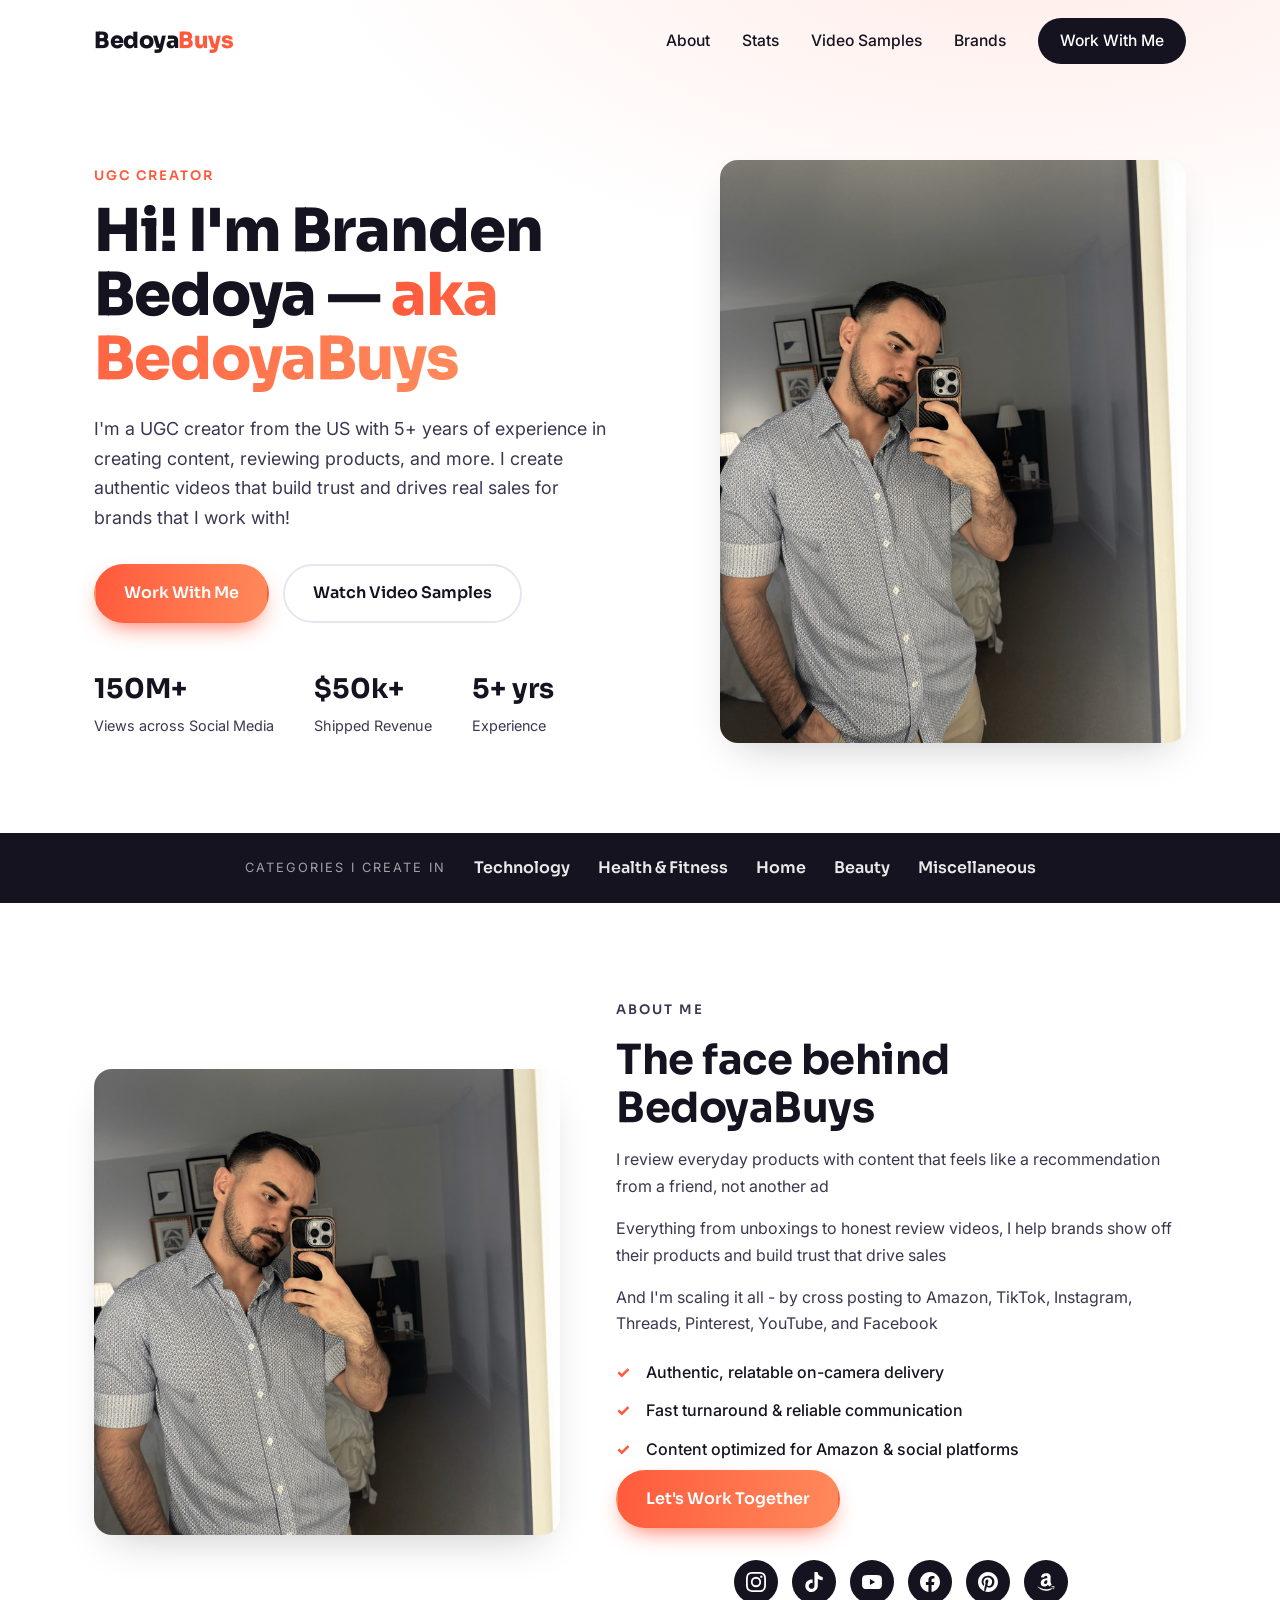
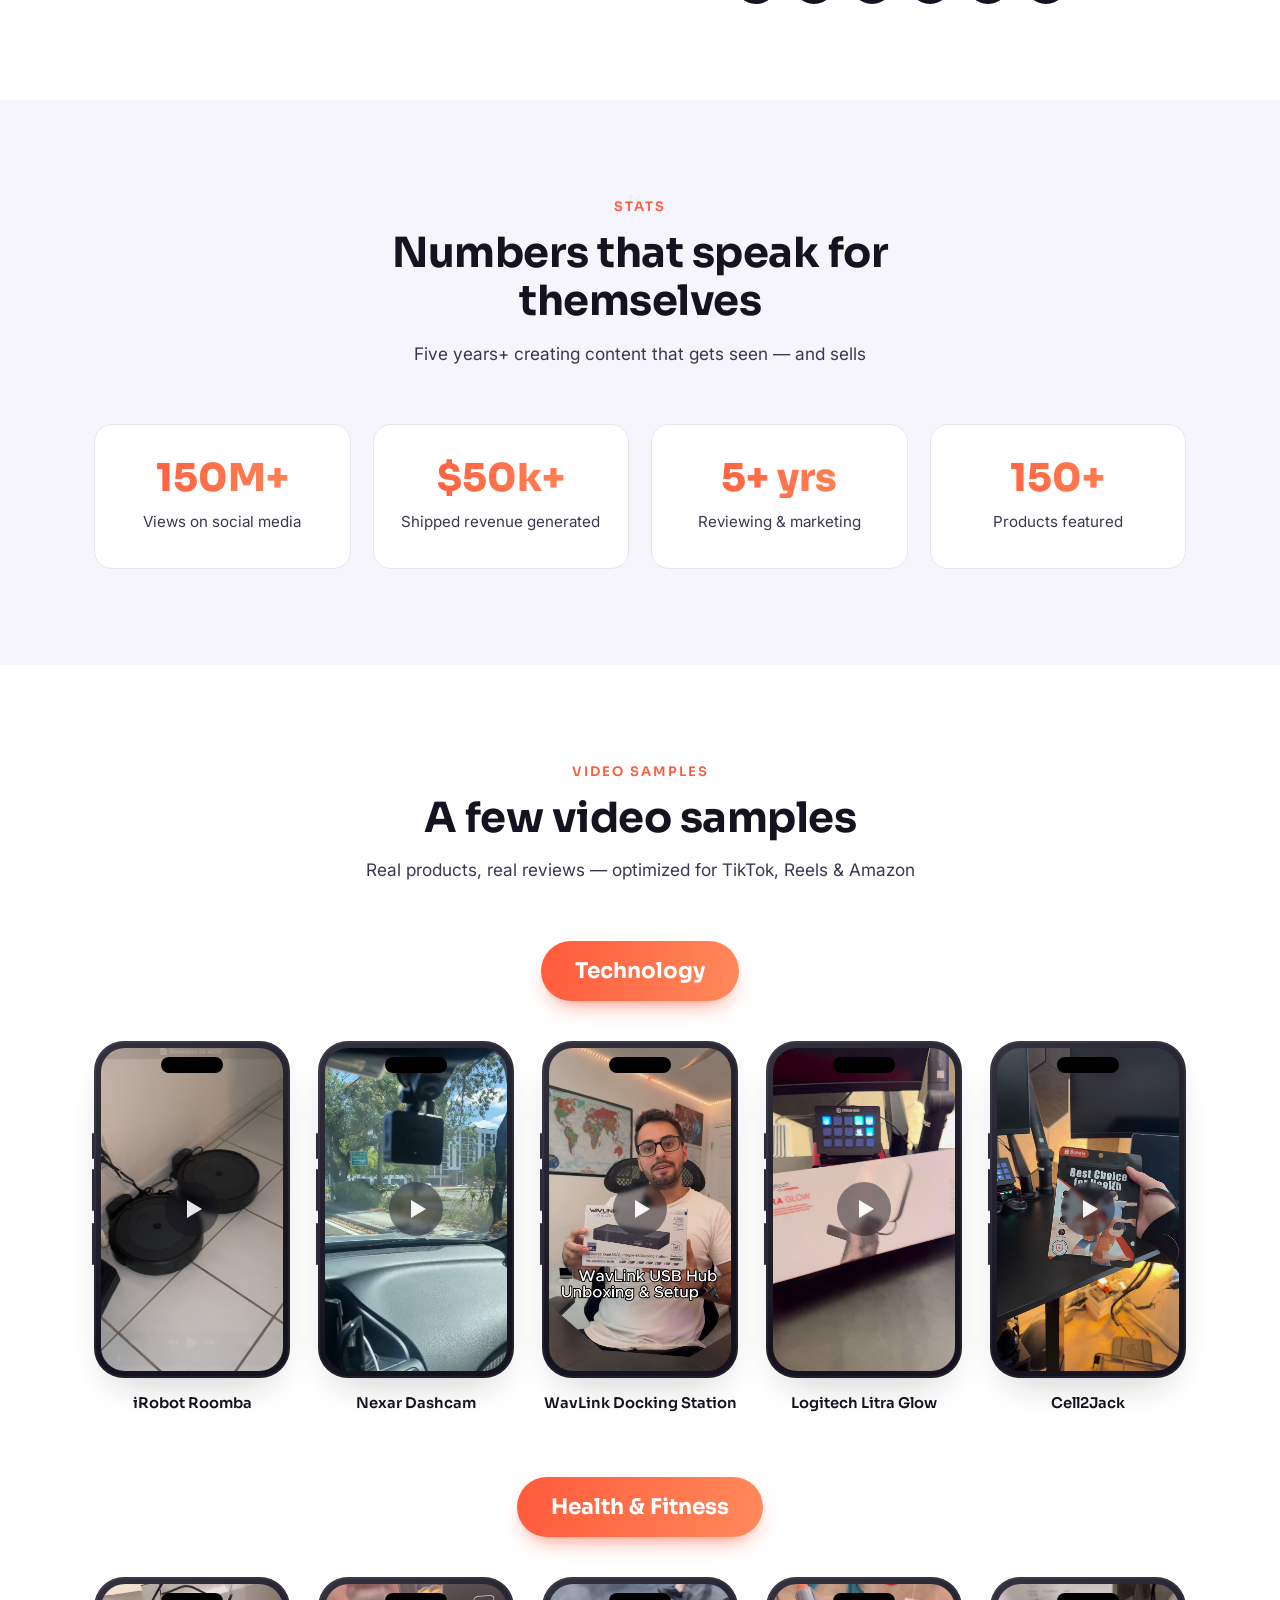
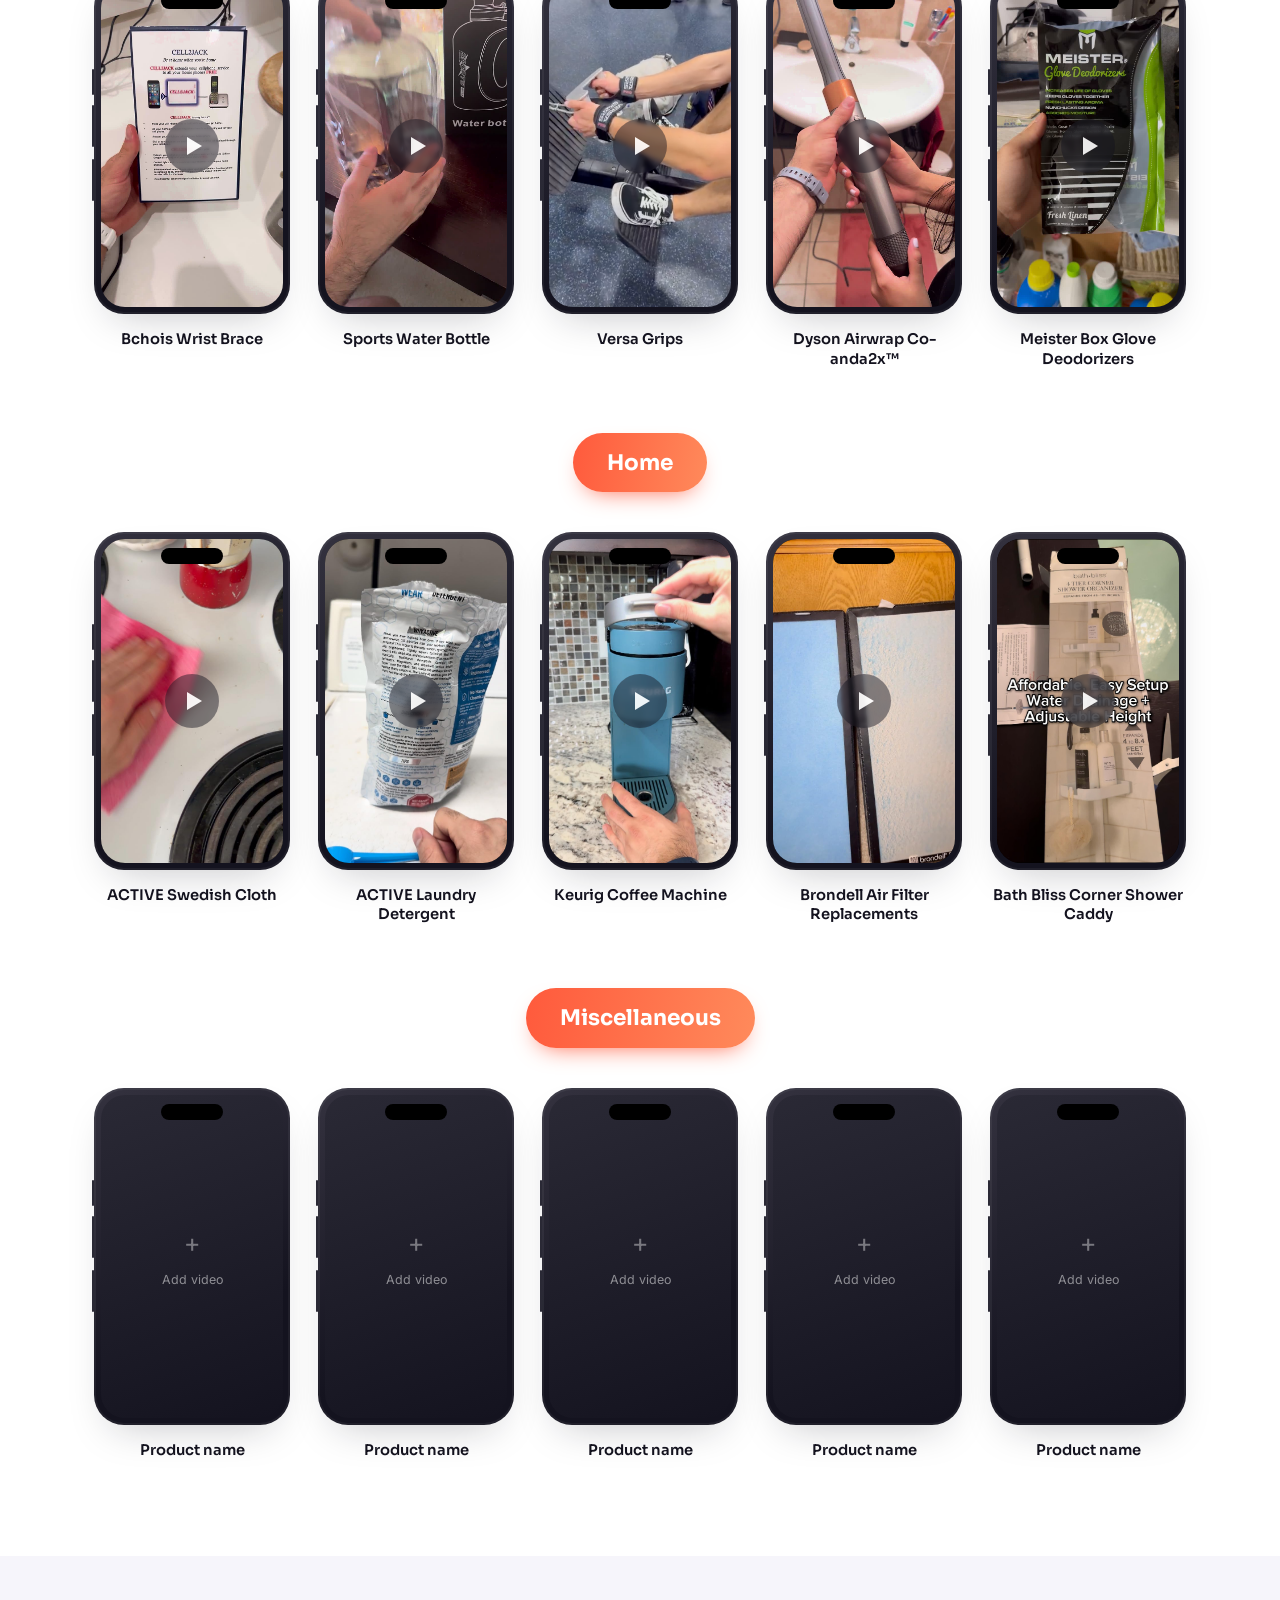
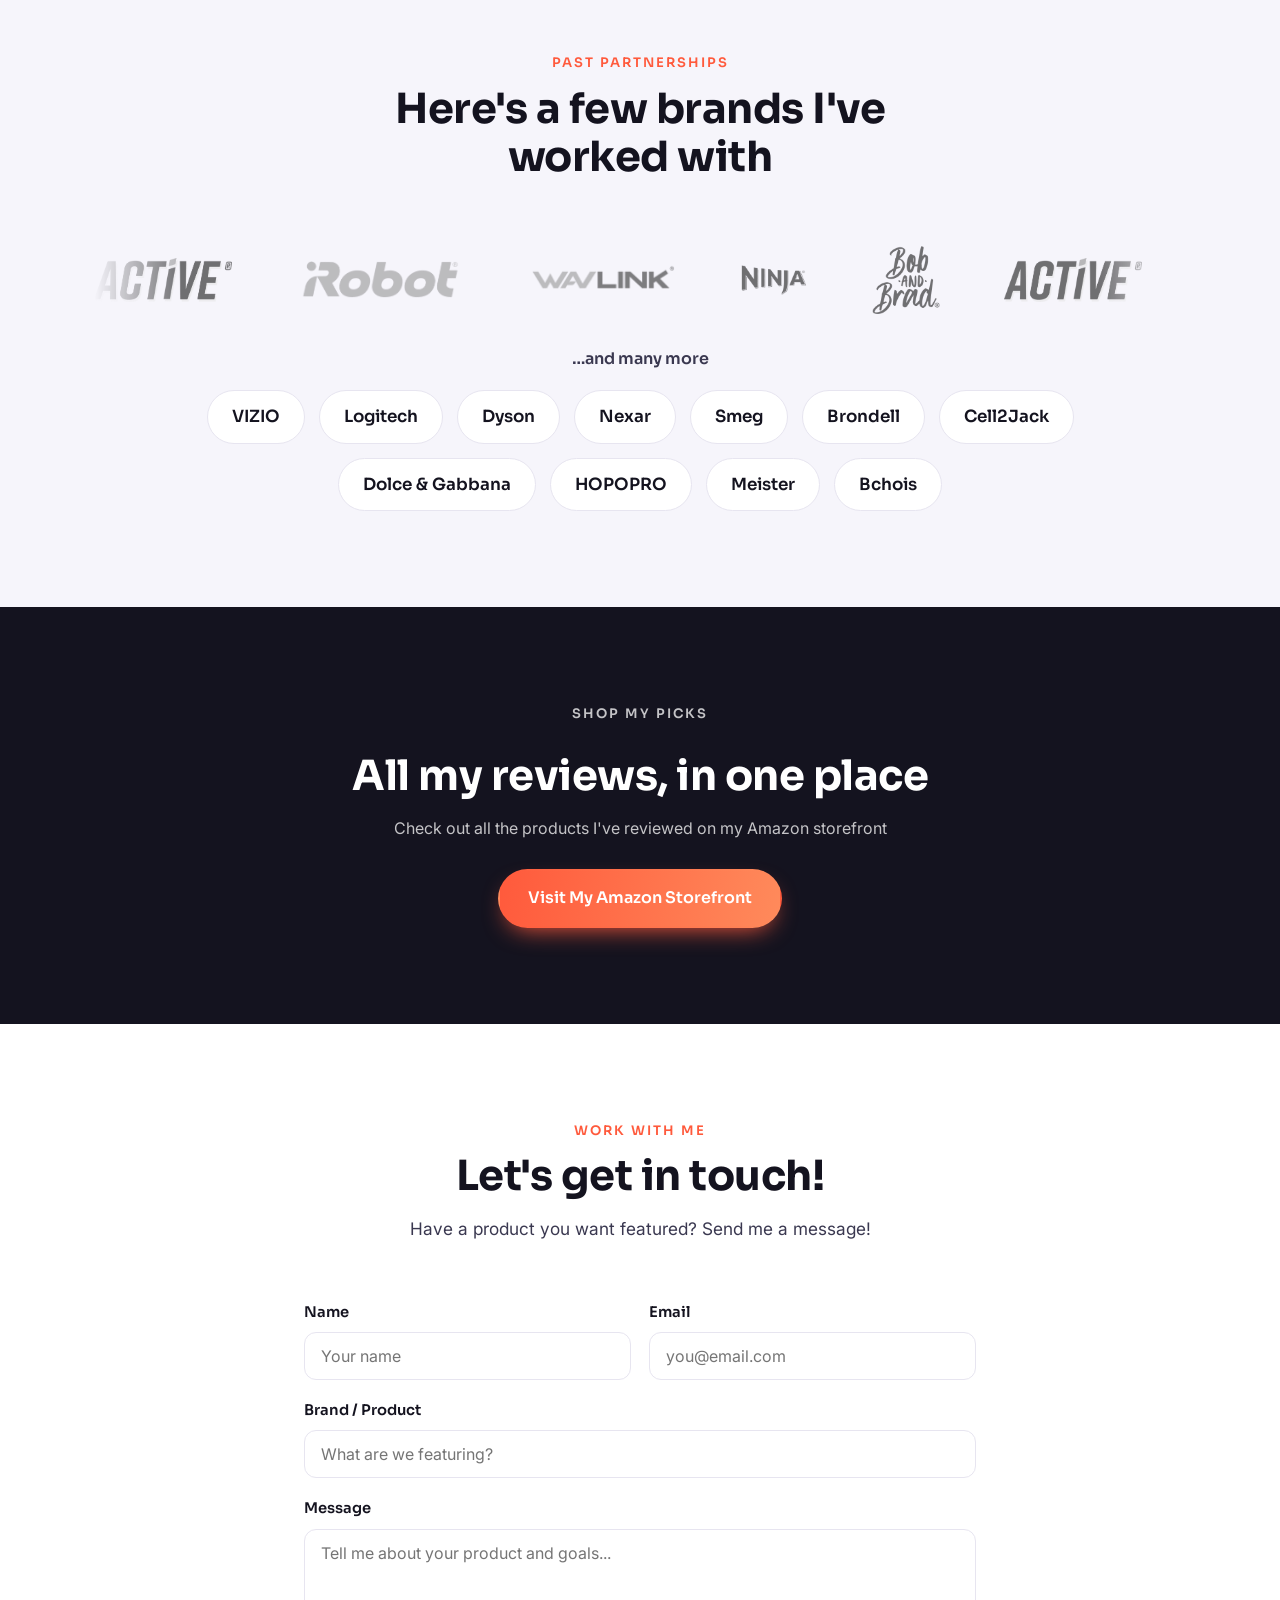
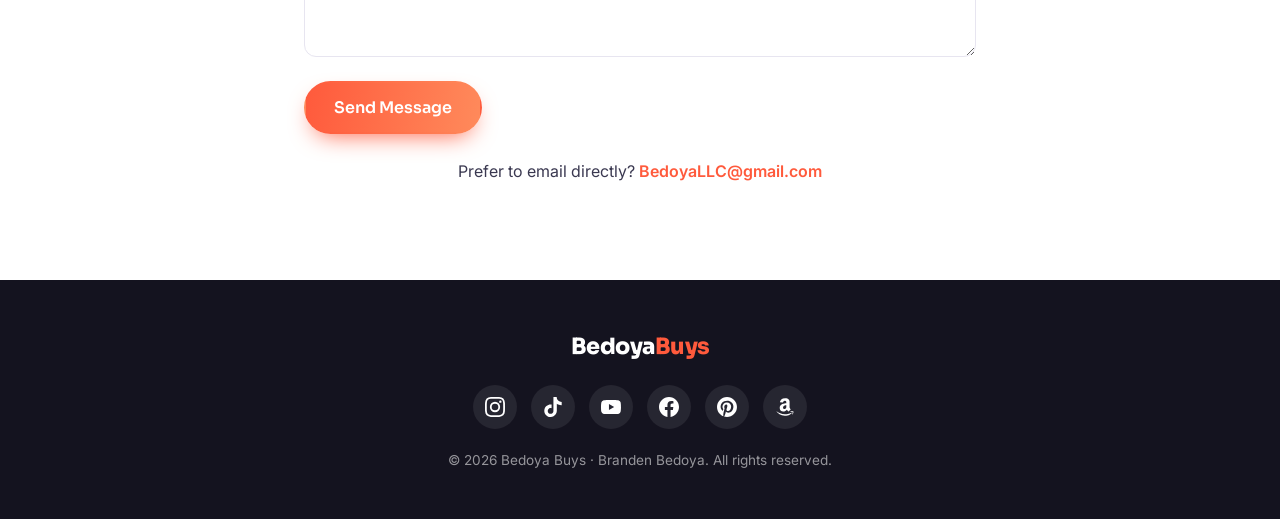
==== commit 1f15d6c9: "Remove email button and improve About social icons styling" ====
--- a/index.html
+++ b/index.html
@@ -469,9 +469,6 @@
       </form>
 
       <p class="contact__alt">Prefer to email directly? <a href="mailto:BedoyaLLC@gmail.com">BedoyaLLC@gmail.com</a></p>
-      <p class="contact__alt">
-        <a href="mailto:BedoyaLLC@gmail.com" class="btn btn--ghost">Email Bedoya LLC</a>
-      </p>
     </div>
   </section>
 
--- a/css/styles.css
+++ b/css/styles.css
@@ -315,11 +315,14 @@
   background: linear-gradient(100deg, var(--accent), var(--accent-2));
   transform: translateY(-3px);
 }
-.about__social { margin-top: 16px; }
+.about__social { margin-top: 32px; text-align: center; }
 .about__social .social {
-  background: var(--white);
-  color: var(--ink);
-  border: 1px solid var(--line);
+  background: var(--ink);
+  color: var(--white);
+  border: none;
+}
+.about__social .social:hover {
+  background: linear-gradient(100deg, var(--accent), var(--accent-2));
 }
 .footer__copy { font-size: .85rem; opacity: .55; }
 
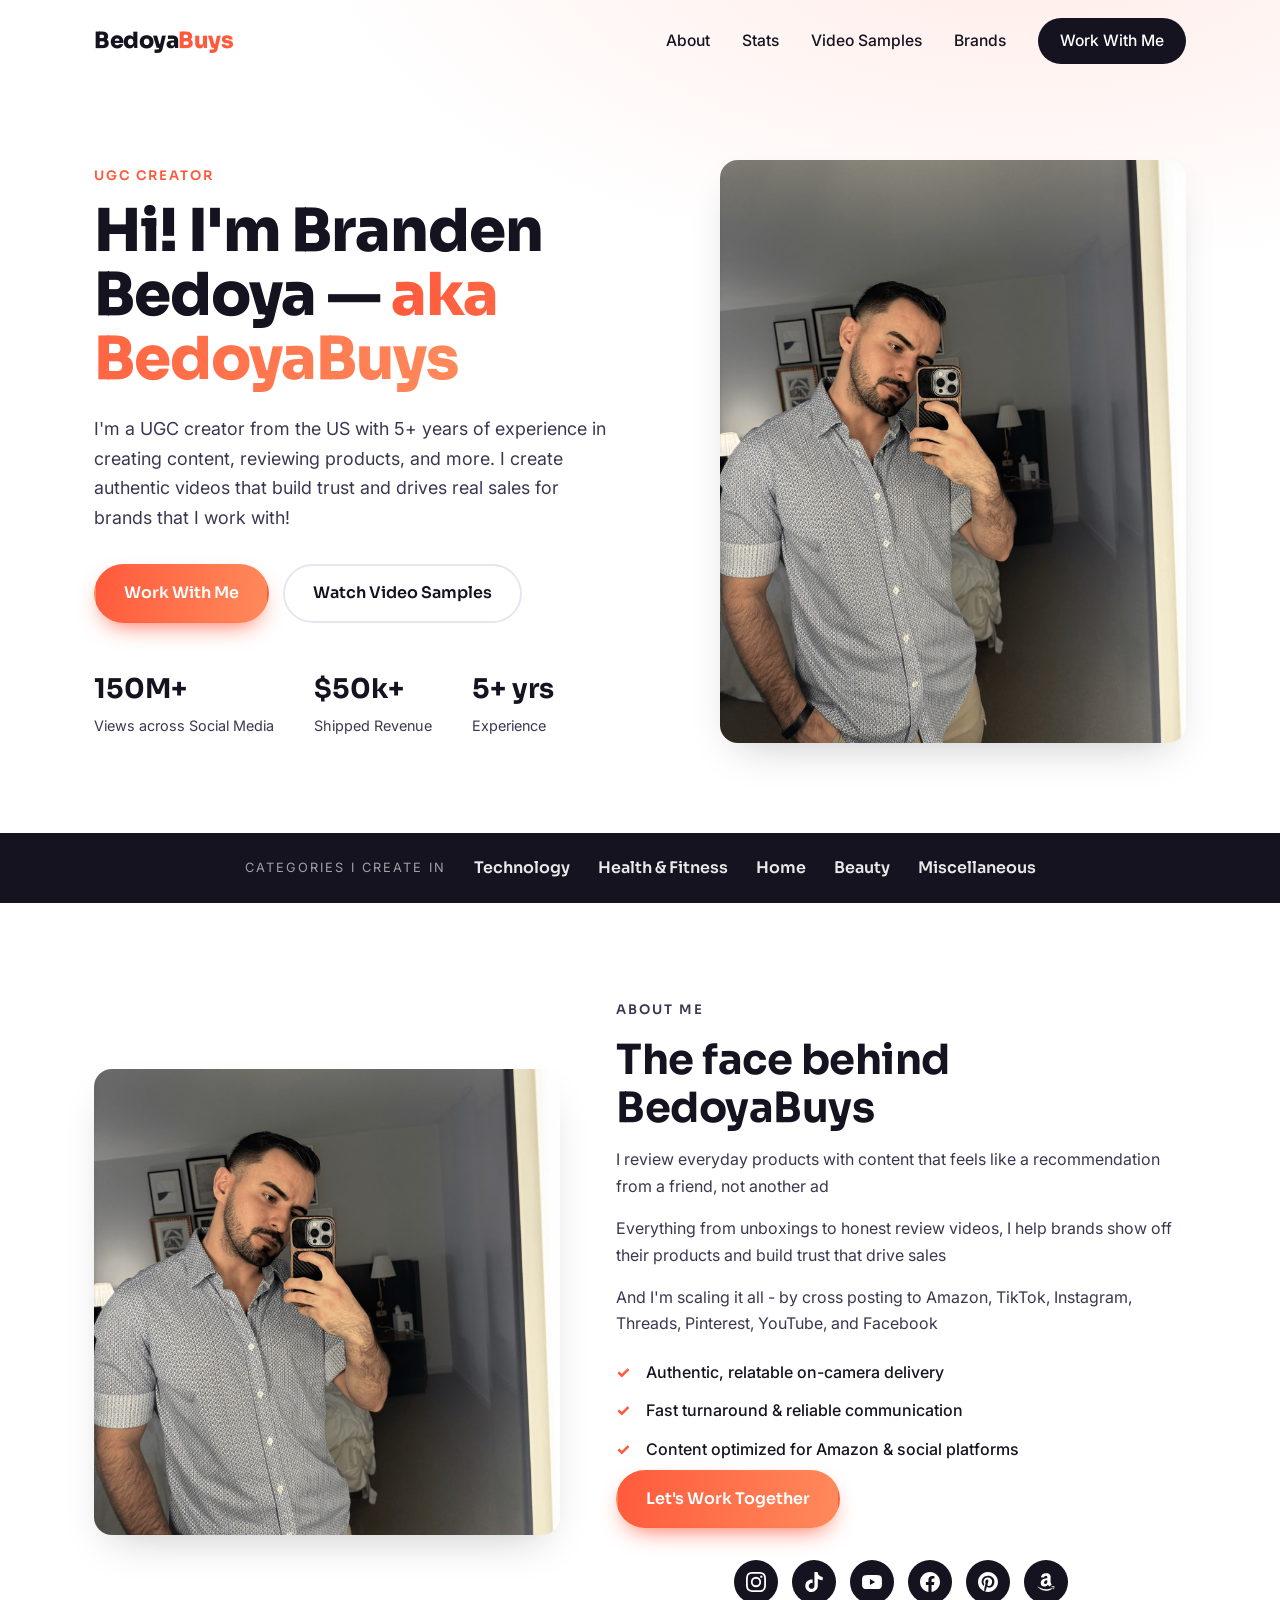
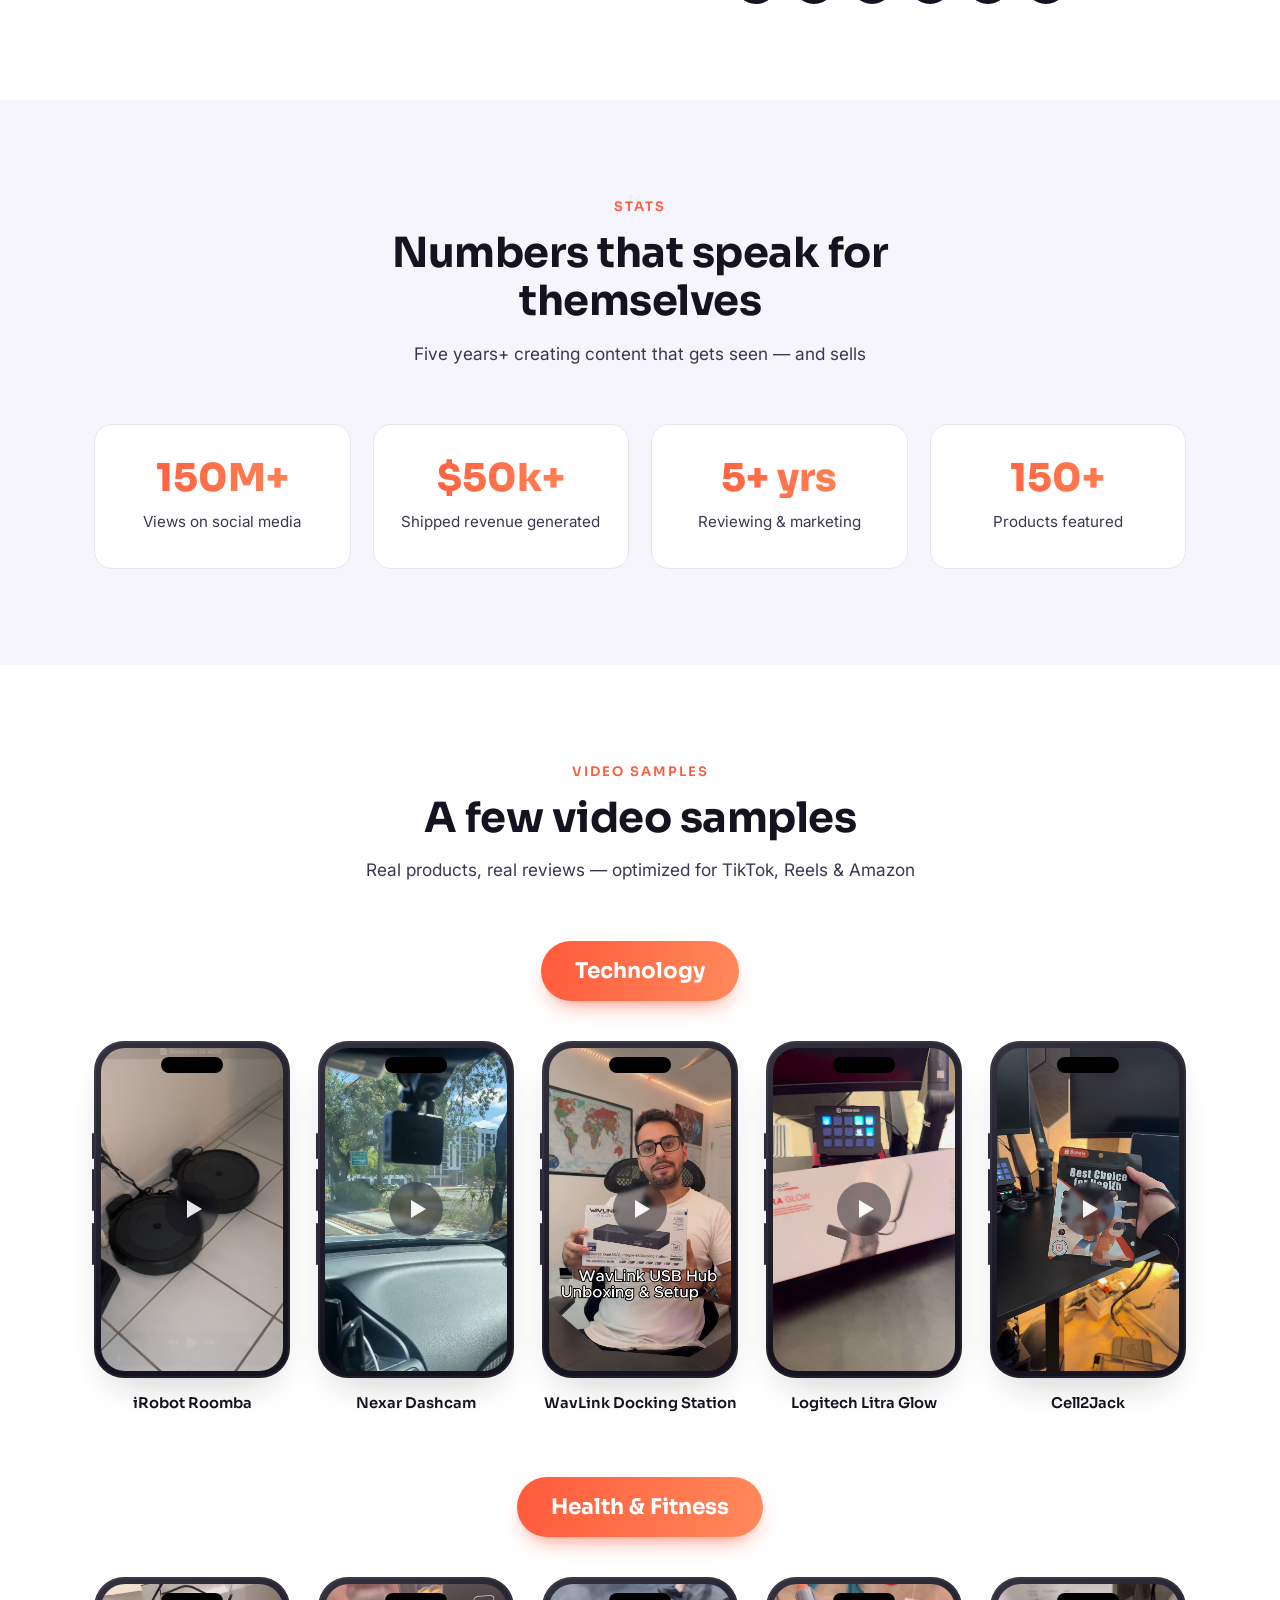
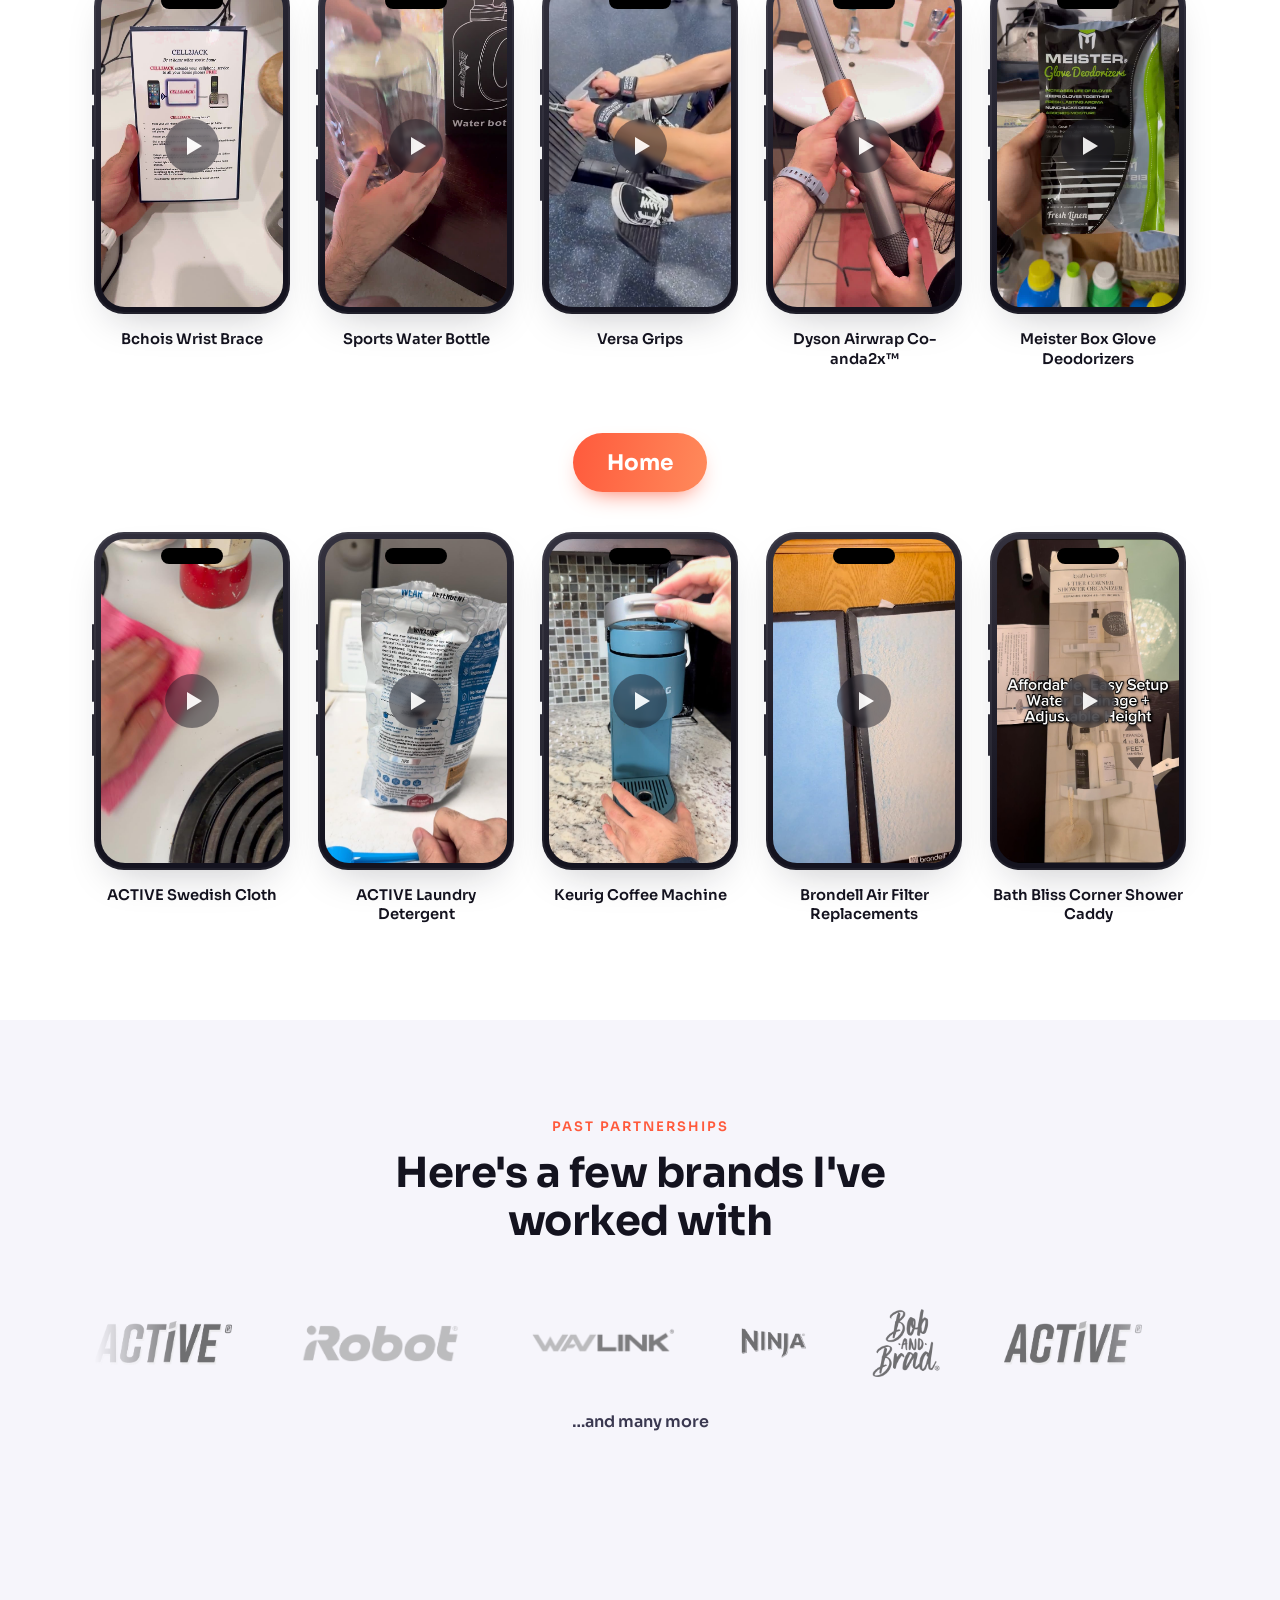
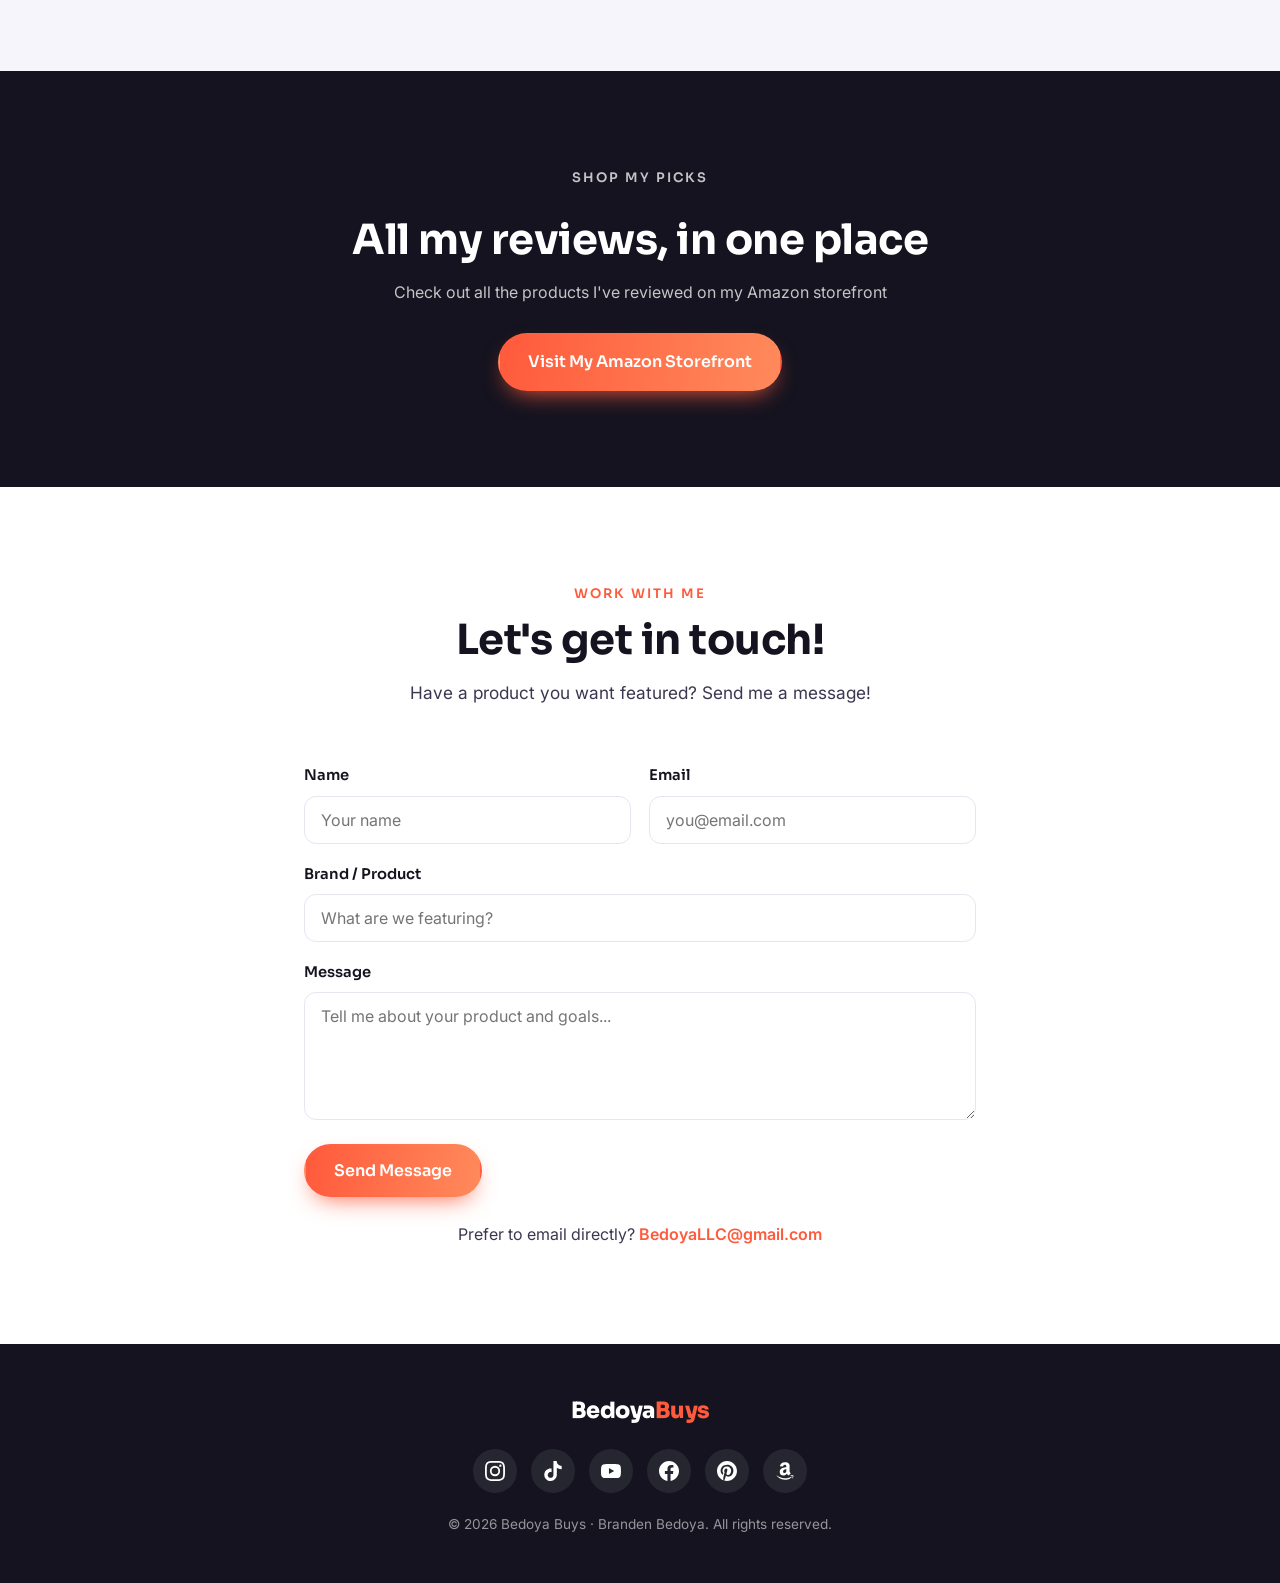
==== commit 5185274d: "Remove Miscellaneous section and center About social icons" ====
--- a/index.html
+++ b/index.html
@@ -314,53 +314,6 @@
               <img class="phone__screen" src="assets/images/work-showercaddy.png" alt="Bath Bliss Corner Shower Caddy review" loading="lazy" />
             </a>
             <figcaption>Bath Bliss Corner Shower Caddy</figcaption>
-          </figure>
-        </div>
-      </div>
-
-      <!-- ===== Category: Miscellaneous ===== -->
-      <div class="catgroup">
-        <h3 class="catgroup__title">Miscellaneous</h3>
-        <div class="phones">
-          <figure class="phone">
-            <div class="phone__frame">
-              <span class="phone__island"></span>
-              <!-- TODO: replace with assets/images/work-misc1.jpg -->
-              <div class="phone__screen phone__screen--empty"><span><strong>+</strong>Add video</span></div>
-            </div>
-            <figcaption>Product name</figcaption>
-          </figure>
-          <figure class="phone">
-            <div class="phone__frame">
-              <span class="phone__island"></span>
-              <!-- TODO: replace with assets/images/work-misc2.jpg -->
-              <div class="phone__screen phone__screen--empty"><span><strong>+</strong>Add video</span></div>
-            </div>
-            <figcaption>Product name</figcaption>
-          </figure>
-          <figure class="phone">
-            <div class="phone__frame">
-              <span class="phone__island"></span>
-              <!-- TODO: replace with assets/images/work-misc3.jpg -->
-              <div class="phone__screen phone__screen--empty"><span><strong>+</strong>Add video</span></div>
-            </div>
-            <figcaption>Product name</figcaption>
-          </figure>
-          <figure class="phone">
-            <div class="phone__frame">
-              <span class="phone__island"></span>
-              <!-- TODO: replace with assets/images/work-misc4.jpg -->
-              <div class="phone__screen phone__screen--empty"><span><strong>+</strong>Add video</span></div>
-            </div>
-            <figcaption>Product name</figcaption>
-          </figure>
-          <figure class="phone">
-            <div class="phone__frame">
-              <span class="phone__island"></span>
-              <!-- TODO: replace with assets/images/work-misc5.jpg -->
-              <div class="phone__screen phone__screen--empty"><span><strong>+</strong>Add video</span></div>
-            </div>
-            <figcaption>Product name</figcaption>
           </figure>
         </div>
       </div>
--- a/css/styles.css
+++ b/css/styles.css
@@ -315,7 +315,7 @@
   background: linear-gradient(100deg, var(--accent), var(--accent-2));
   transform: translateY(-3px);
 }
-.about__social { margin-top: 32px; text-align: center; }
+.about__social { margin-top: 32px; width: 100%; }
 .about__social .social {
   background: var(--ink);
   color: var(--white);
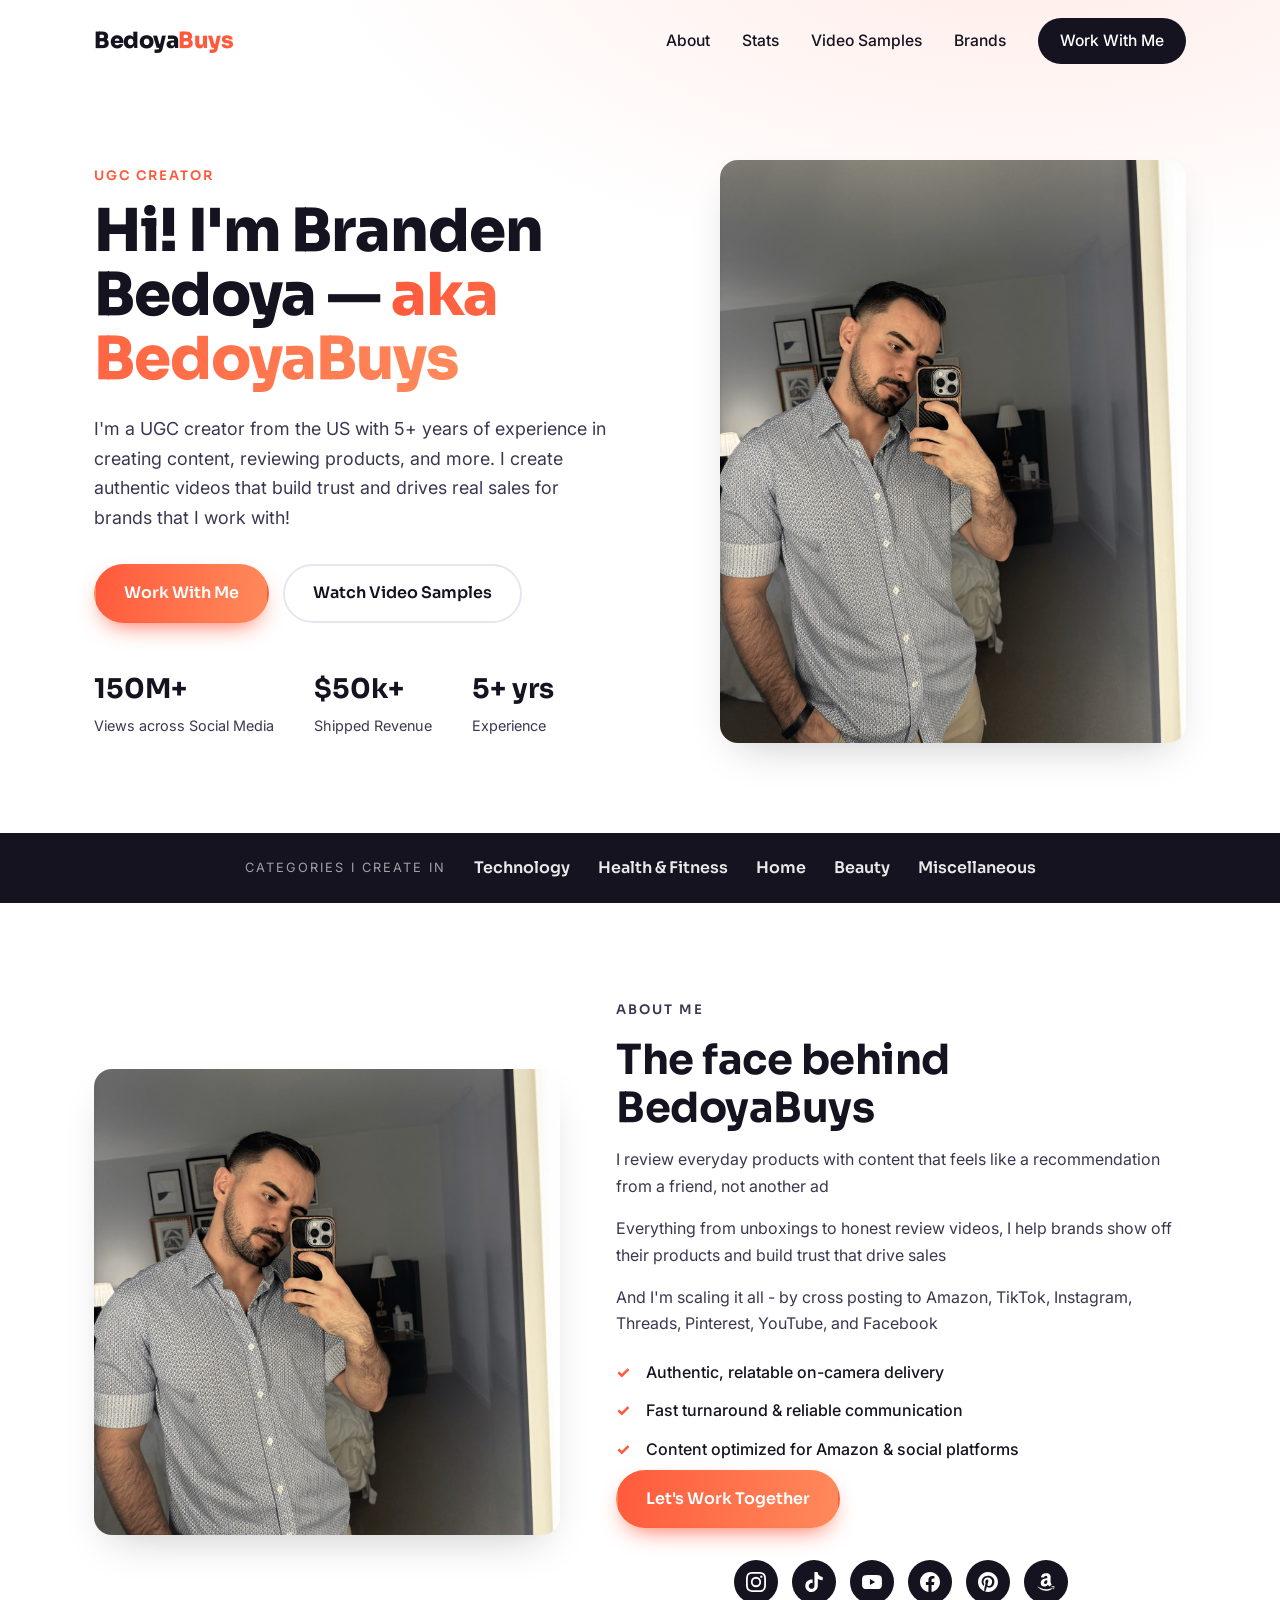
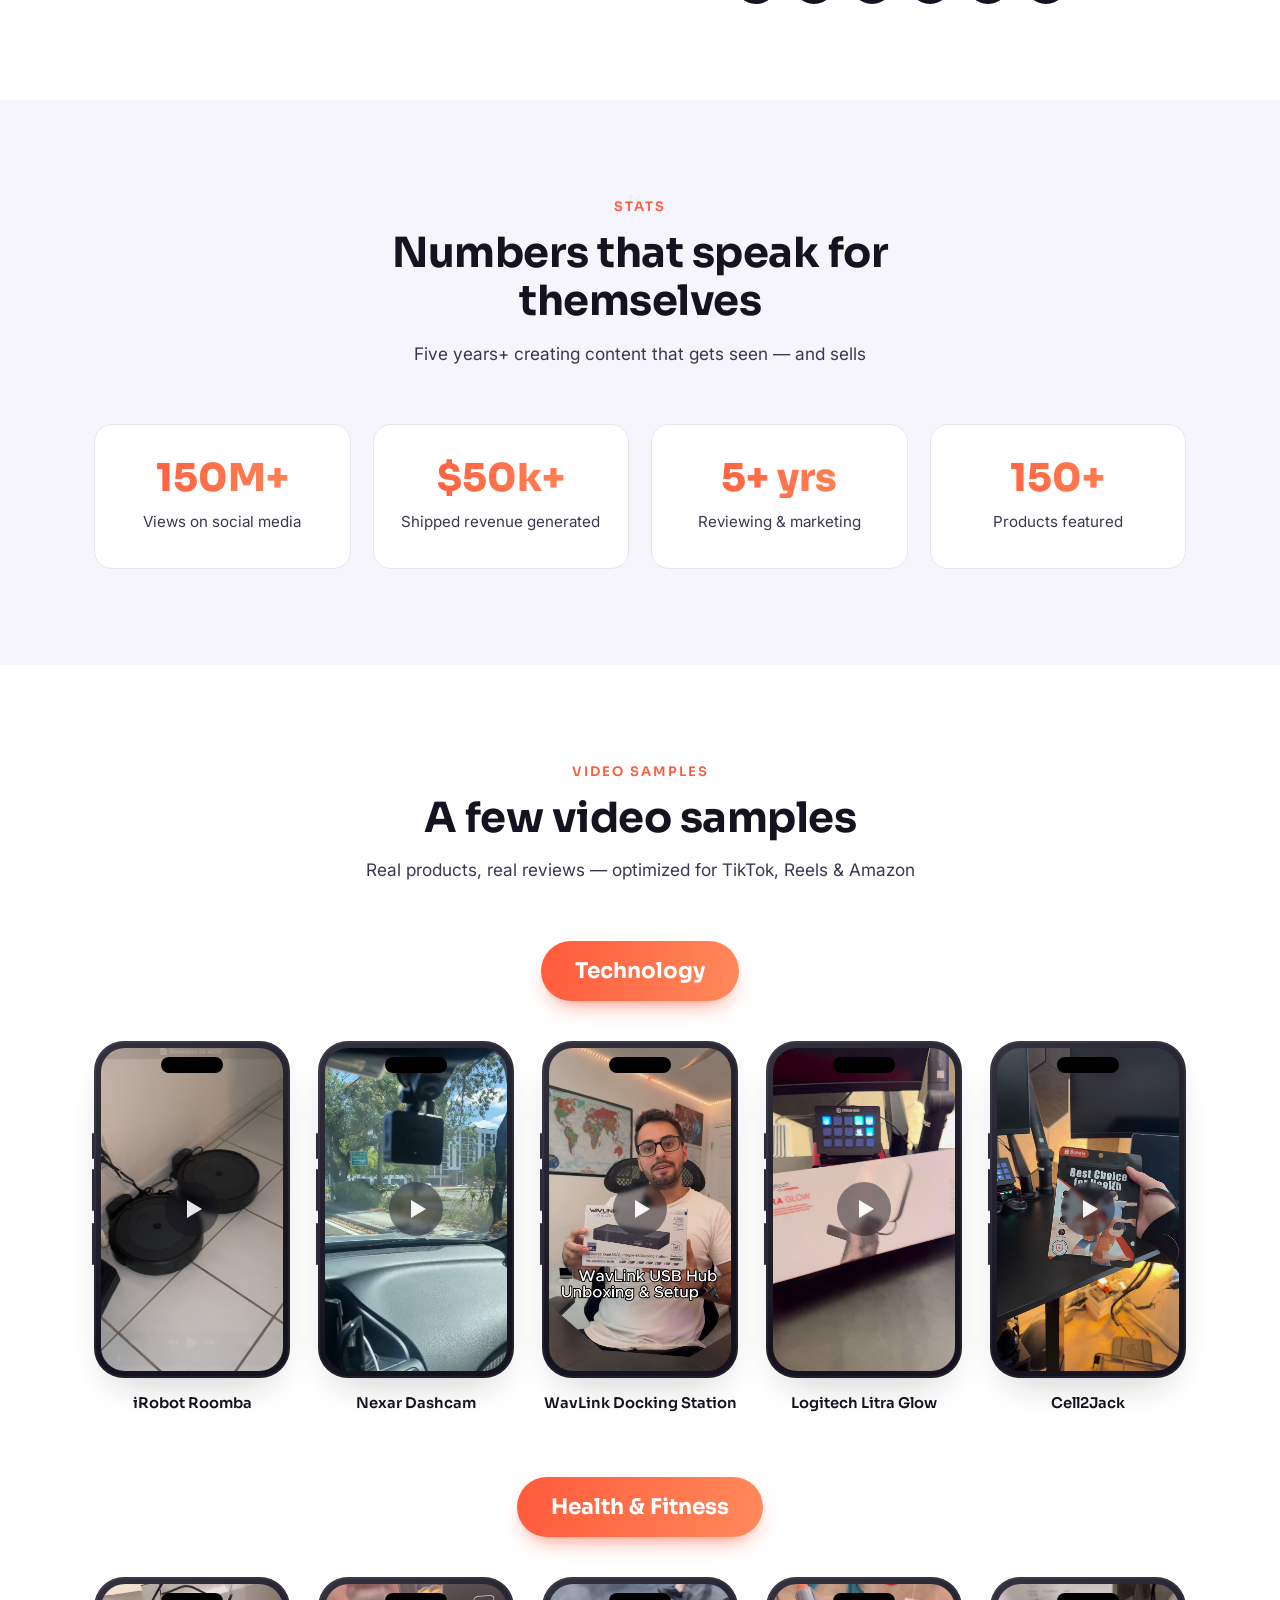
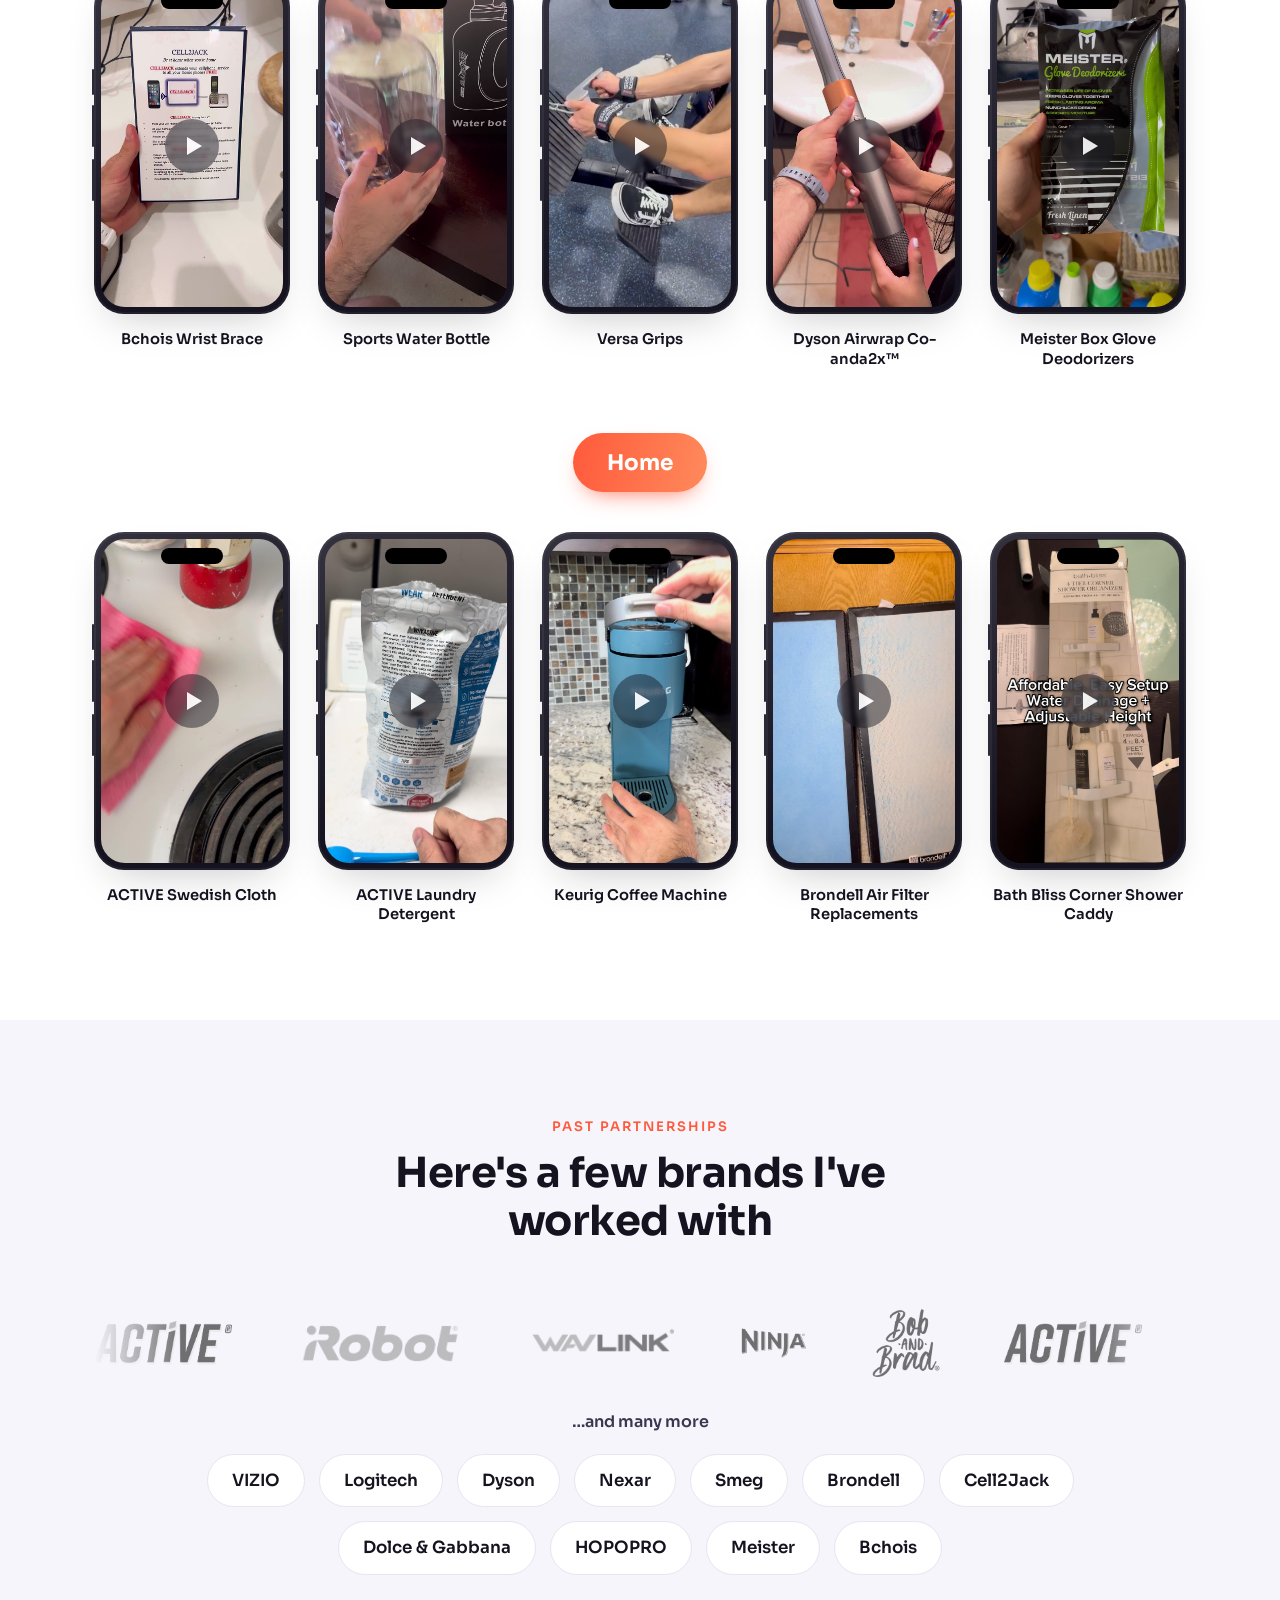
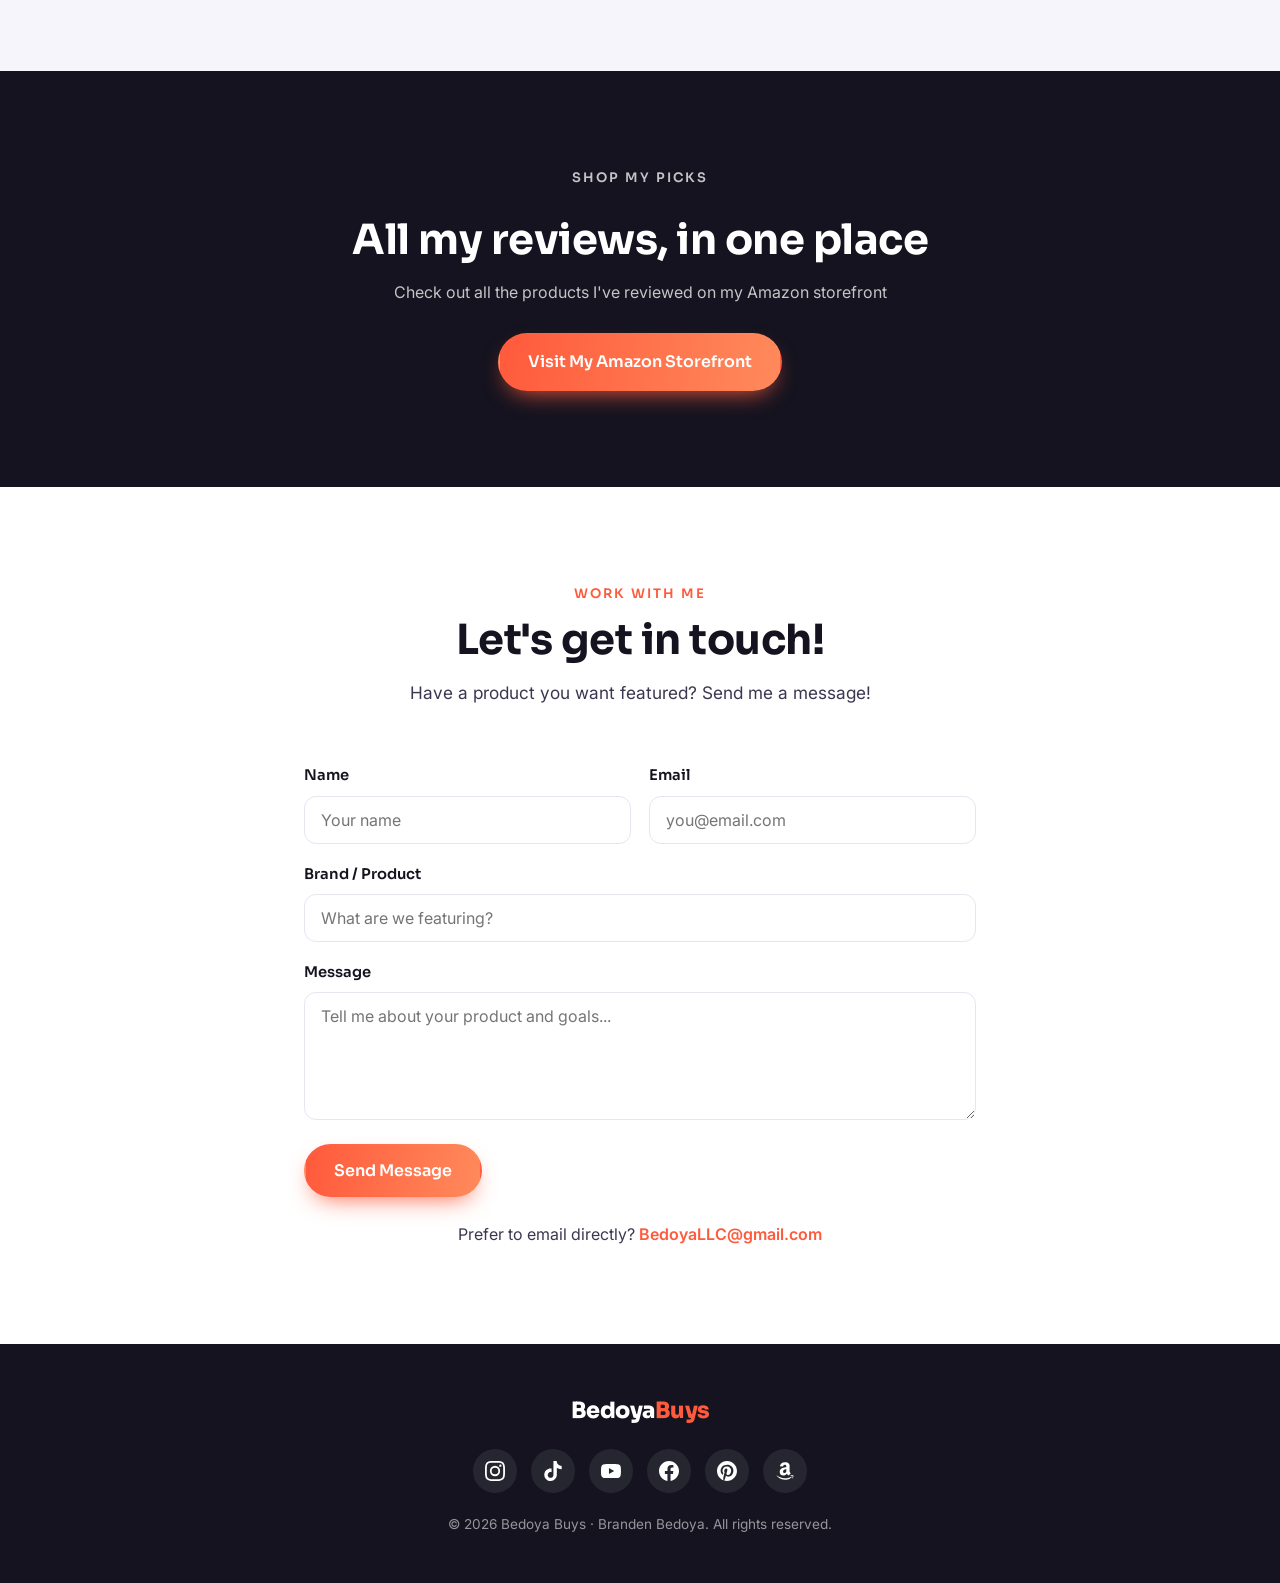
==== commit 67bc03f5: "Add Metricool tracking script to index.html Added Metricool tracking script to the head section." ====
--- a/index.html
+++ b/index.html
@@ -33,6 +33,8 @@
   <link href="https://fonts.googleapis.com/css2?family=Sora:wght@400;600;700;800&family=Inter:wght@400;500;600&display=swap" rel="stylesheet" />
 
   <link rel="stylesheet" href="css/styles.css" />
+      <!-- Metricool tracking -->
+  <script>function loadScript(a){var b=document.getElementsByTagName("head")[0],c=document.createElement("script");c.type="text/javascript",c.src="https://tracker.metricool.com/resources/be.js",c.onreadystatechange=a,c.onload=a,b.appendChild(c)}loadScript(function(){beTracker.t({hash:"539435b6d7f2f2cde3eccc9d855fa81a"})});</script>
 </head>
 <body>
 
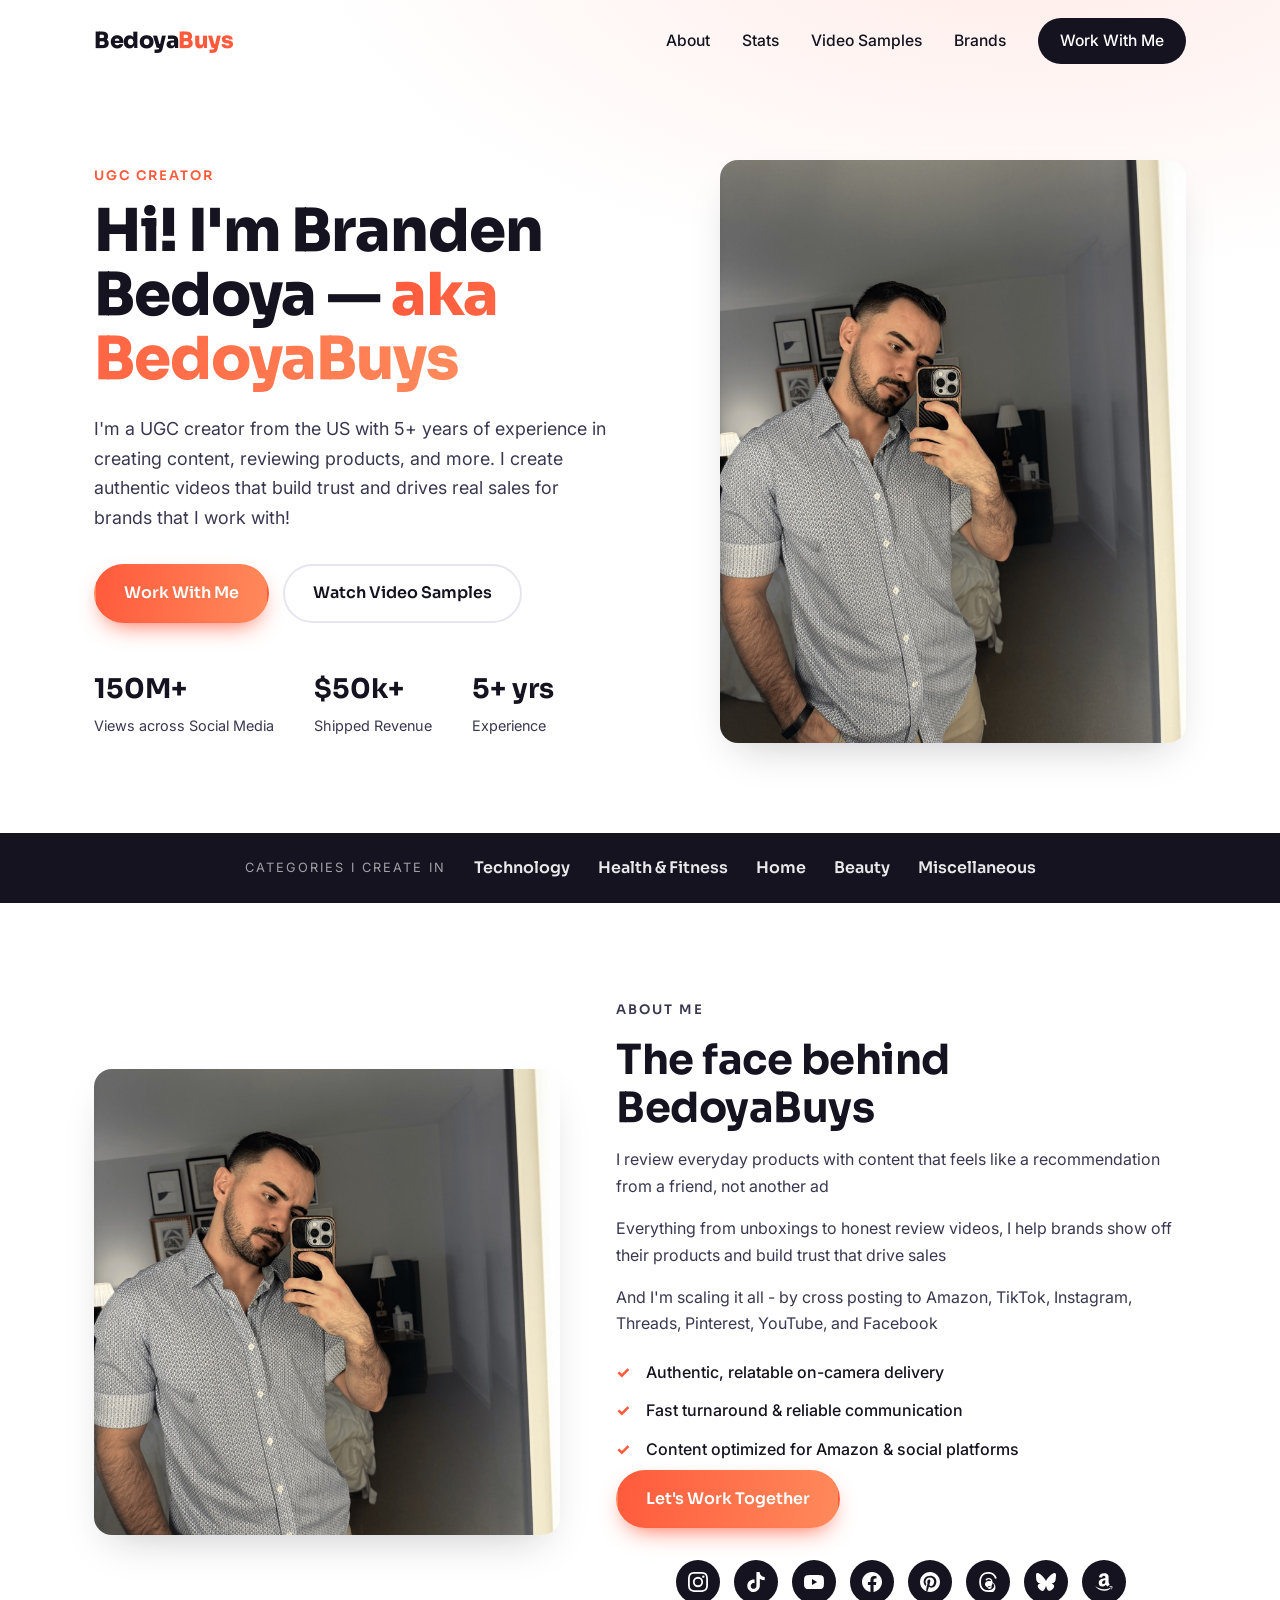
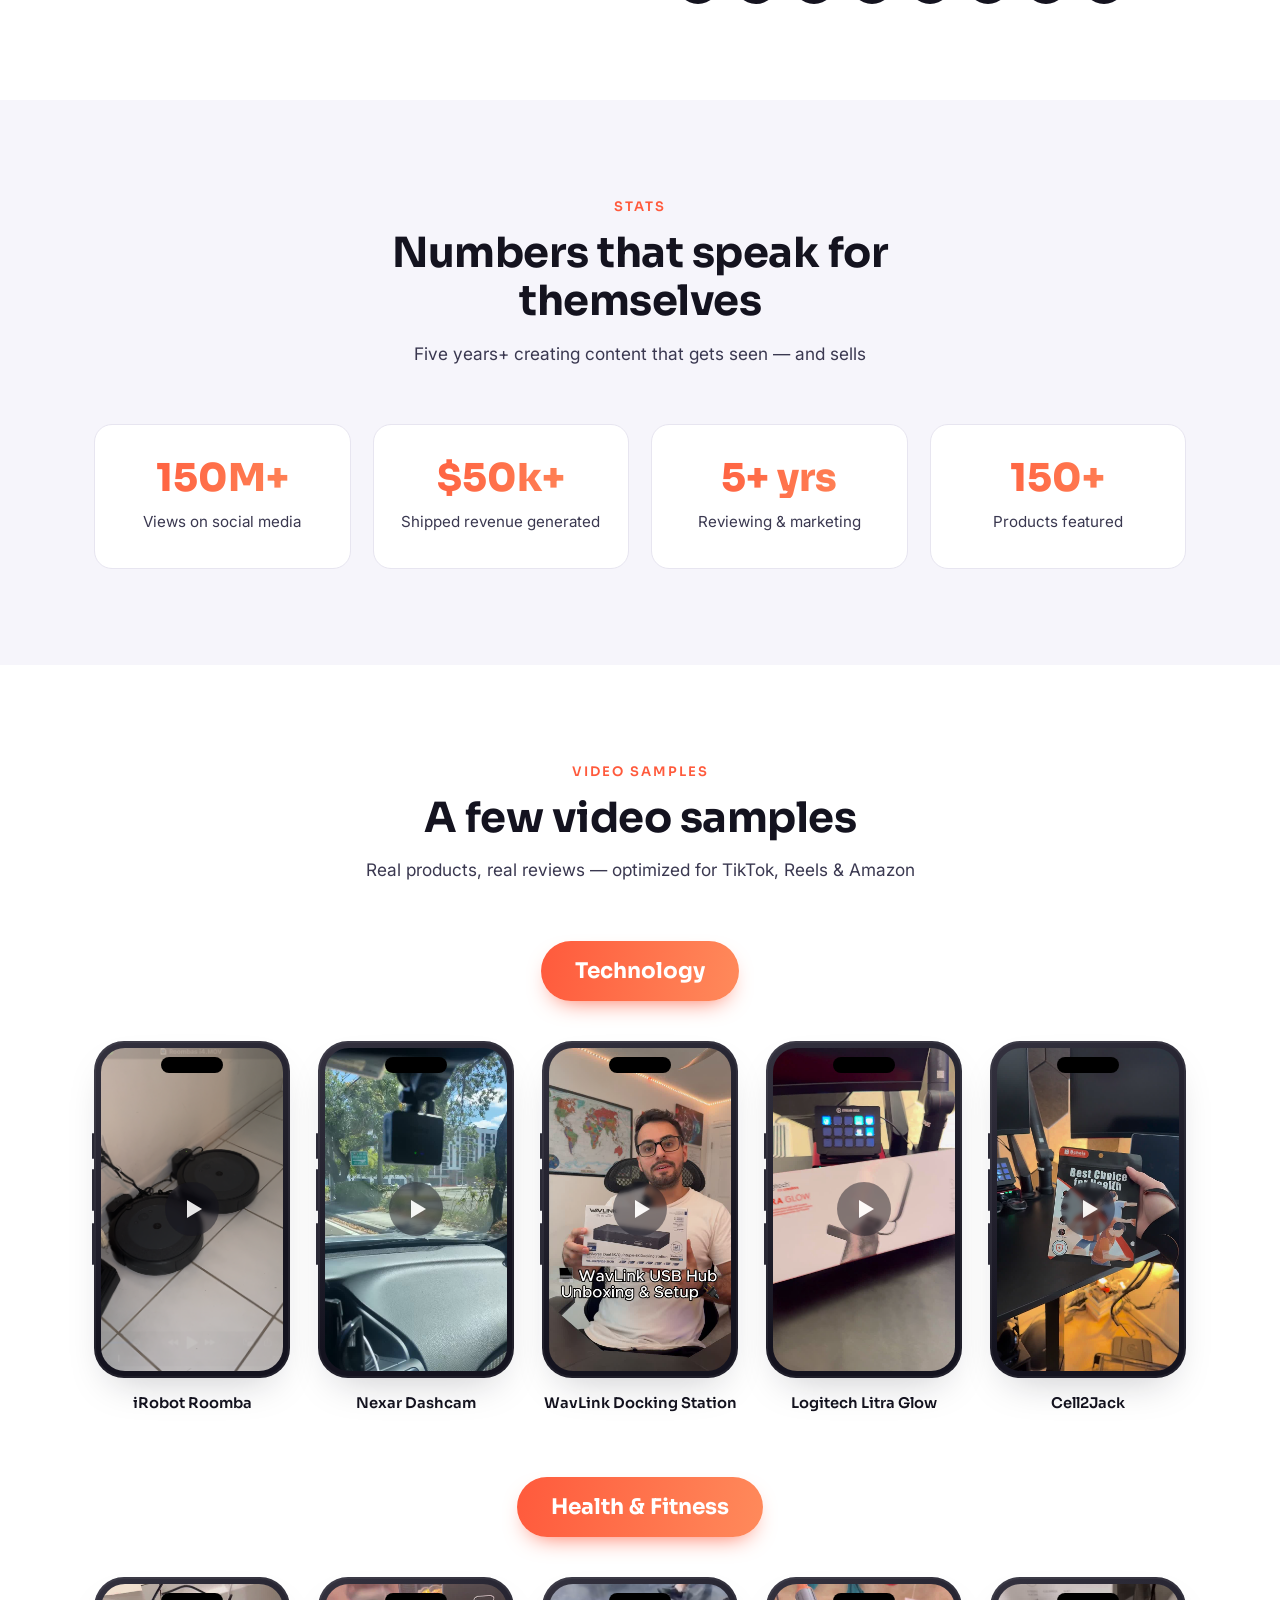
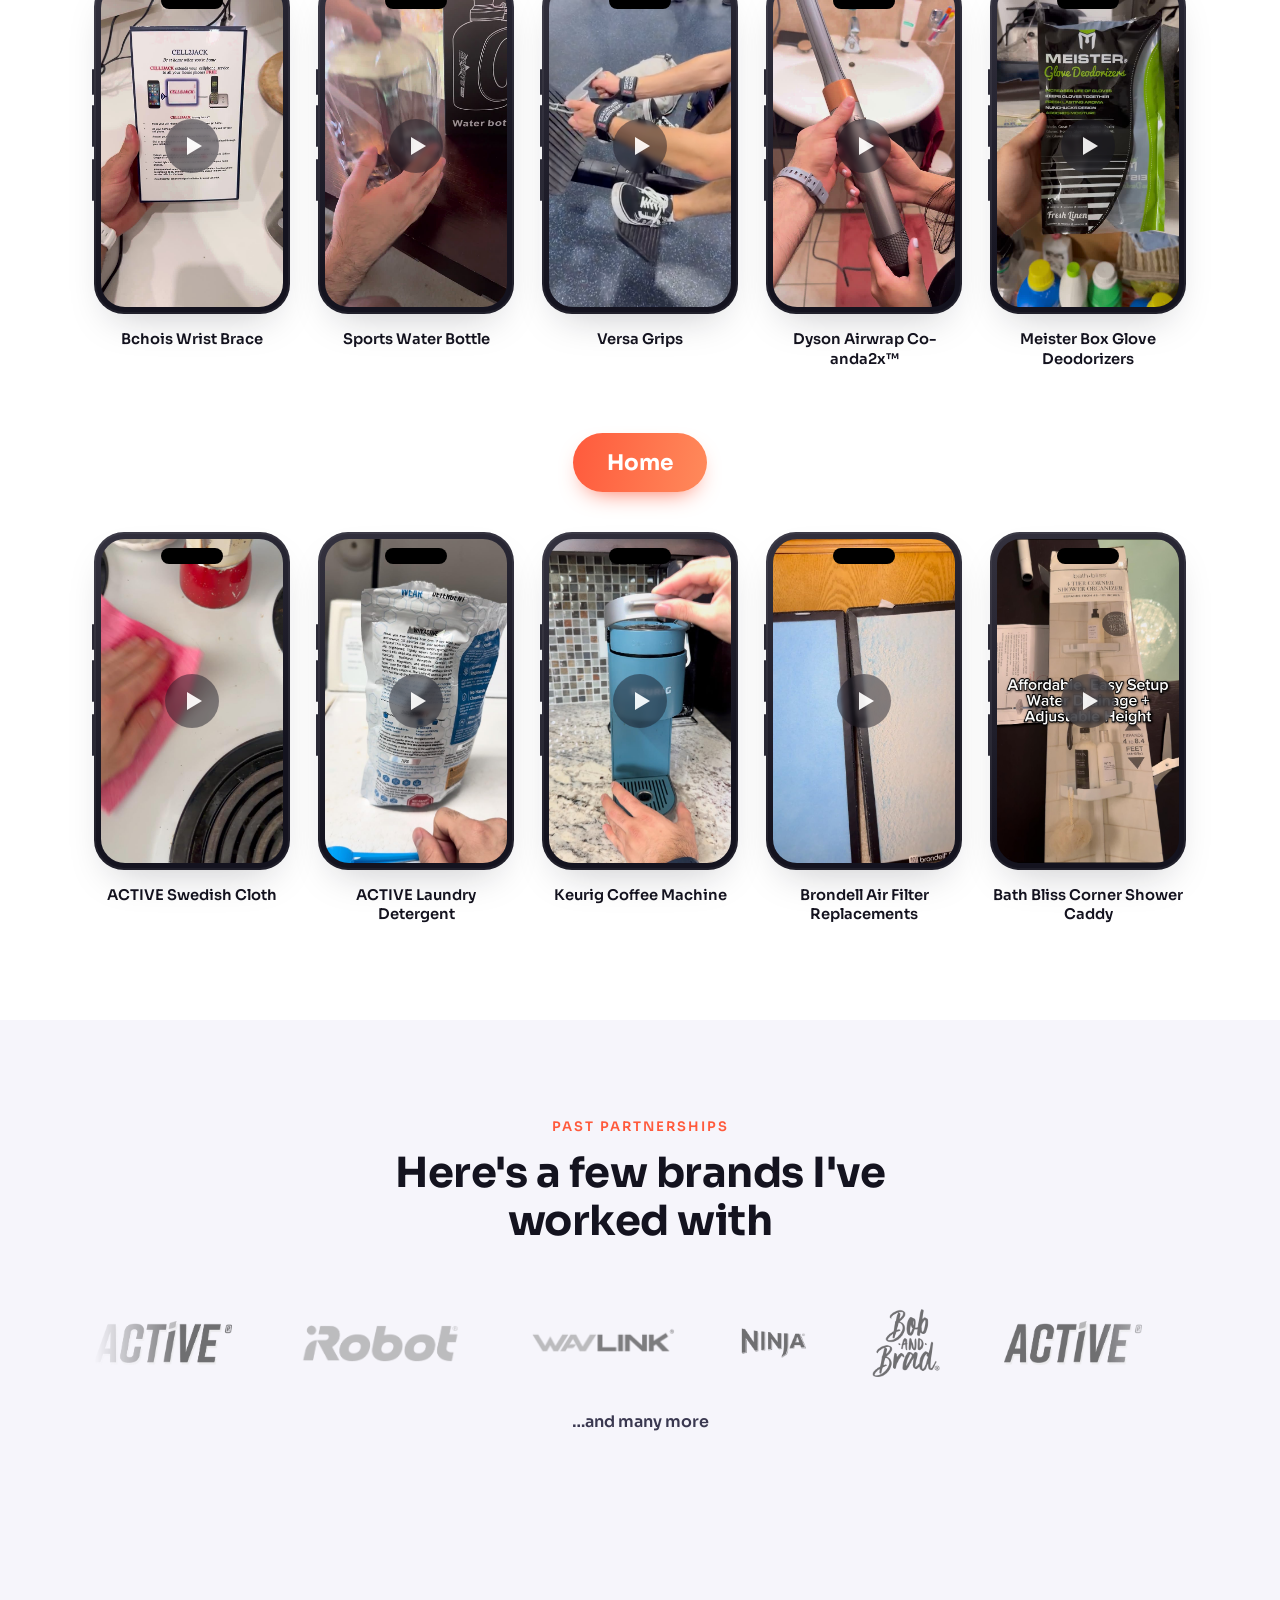
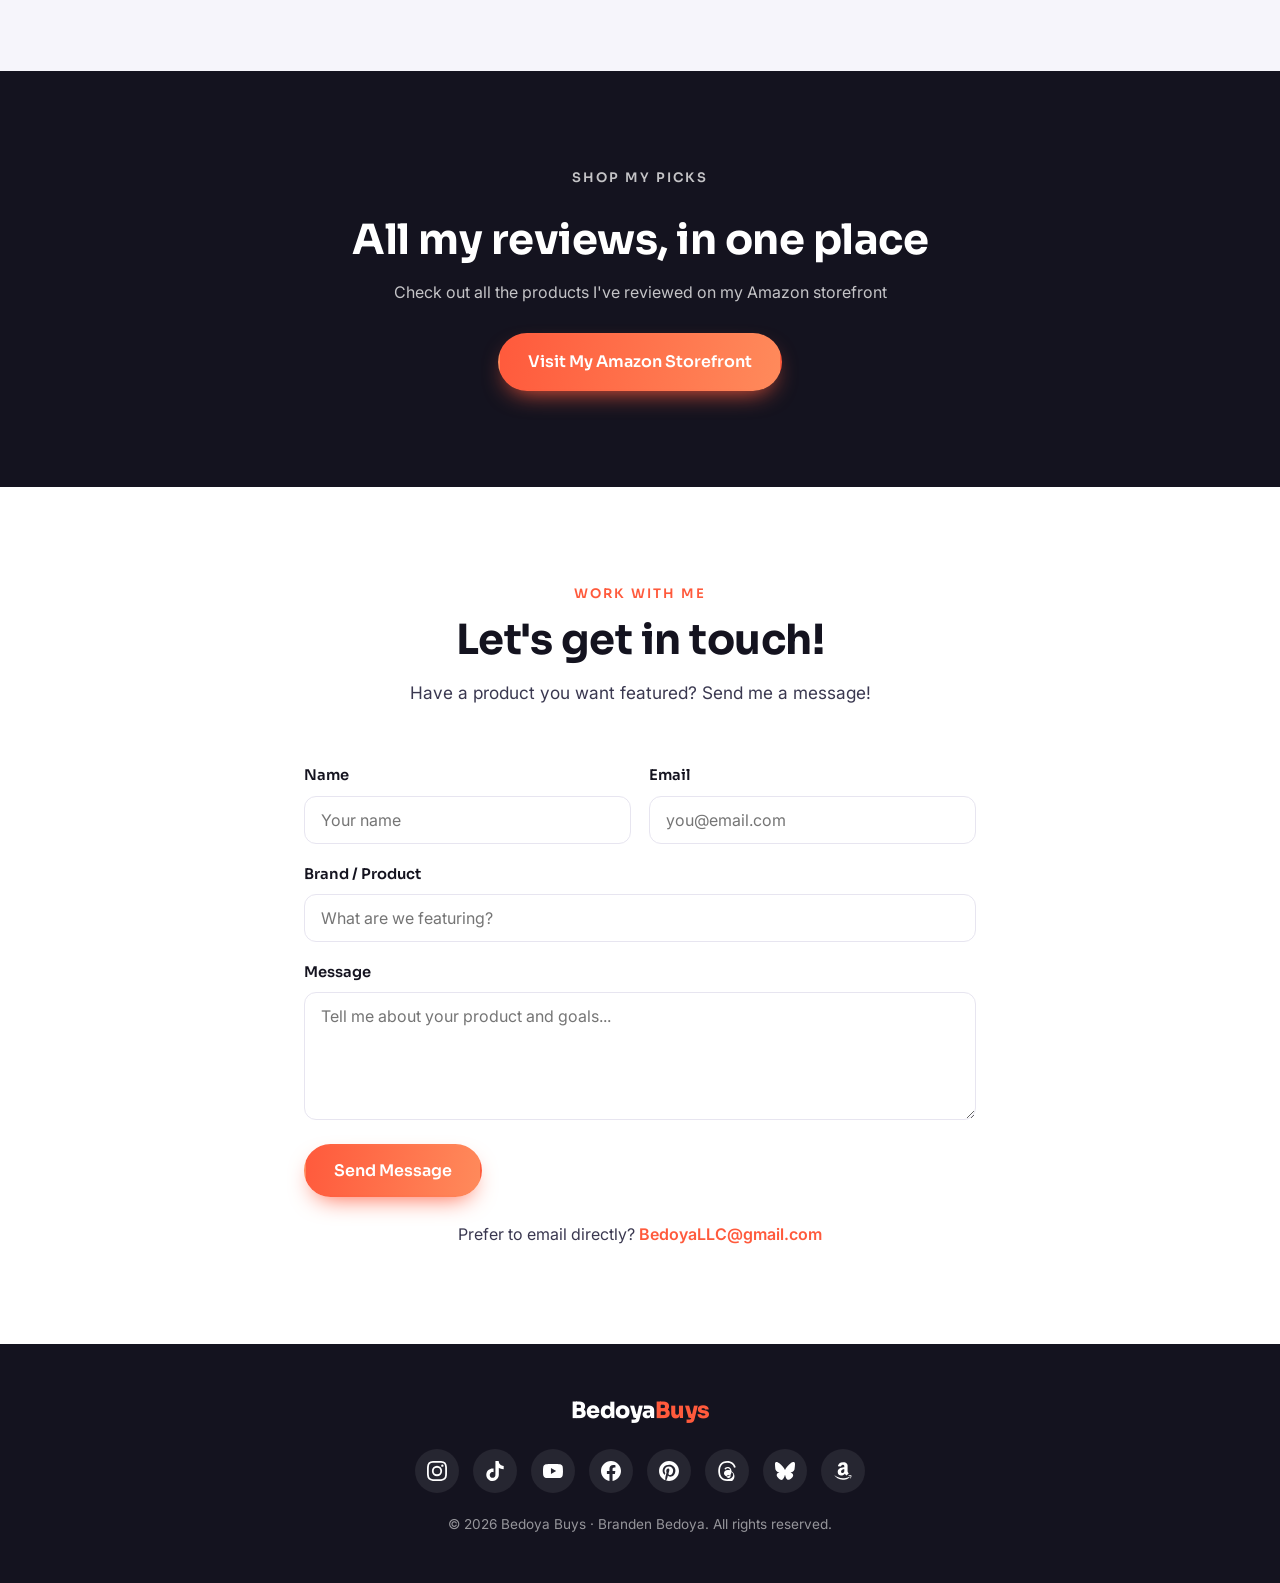
==== commit 5db4c46d: "Update social links and add Threads + Bluesky - Fix Facebook profile ID - Point YouTube link to /sho" ====
--- a/index.html
+++ b/index.html
@@ -136,14 +136,20 @@
           <a class="social" href="https://www.tiktok.com/@bedoyabuys" target="_blank" rel="noopener" aria-label="TikTok">
             <svg viewBox="0 0 24 24" aria-hidden="true"><path d="M12.525.02c1.31-.02 2.61-.01 3.91-.02.08 1.53.63 3.09 1.75 4.17 1.12 1.11 2.7 1.62 4.24 1.79v4.03c-1.44-.05-2.89-.35-4.2-.97-.57-.26-1.1-.59-1.62-.93-.01 2.92.01 5.84-.02 8.75-.08 1.4-.54 2.79-1.35 3.94-1.31 1.92-3.58 3.17-5.91 3.21-1.43.08-2.86-.31-4.08-1.03-2.02-1.19-3.44-3.37-3.65-5.71-.02-.5-.03-1-.01-1.49.18-1.9 1.12-3.72 2.58-4.96 1.66-1.44 3.98-2.13 6.15-1.72.02 1.48-.04 2.96-.04 4.44-.99-.32-2.15-.23-3.02.37-.63.41-1.11 1.04-1.36 1.75-.21.51-.15 1.07-.14 1.61.24 1.64 1.82 3.02 3.5 2.87 1.12-.01 2.19-.66 2.77-1.61.19-.33.4-.67.41-1.06.1-1.79.06-3.57.07-5.36.01-4.03-.01-8.05.02-12.07z"/></svg>
           </a>
-          <a class="social" href="https://www.youtube.com/@BedoyaBuys" target="_blank" rel="noopener" aria-label="YouTube">
+          <a class="social" href="https://www.youtube.com/@BedoyaBuys/shorts" target="_blank" rel="noopener" aria-label="YouTube">
             <svg viewBox="0 0 24 24" aria-hidden="true"><path d="M23.498 6.186a3.016 3.016 0 00-2.122-2.136C19.505 3.545 12 3.545 12 3.545s-7.505 0-9.377.505A3.017 3.017 0 00.502 6.186C0 8.07 0 12 0 12s0 3.93.502 5.814a3.016 3.016 0 002.122 2.136c1.871.505 9.376.505 9.376.505s7.505 0 9.377-.505a3.015 3.015 0 002.122-2.136C24 15.93 24 12 24 12s0-3.93-.502-5.814zM9.545 15.568V8.432L15.818 12l-6.273 3.568z"/></svg>
           </a>
-          <a class="social" href="https://www.facebook.com/profile.php?id=61590568912862" target="_blank" rel="noopener" aria-label="Facebook">
+          <a class="social" href="https://www.facebook.com/profile.php?id=61591805581286" target="_blank" rel="noopener" aria-label="Facebook">
             <svg viewBox="0 0 24 24" aria-hidden="true"><path d="M24 12.073c0-6.627-5.373-12-12-12s-12 5.373-12 12c0 5.99 4.388 10.954 10.125 11.854v-8.385H7.078v-3.47h3.047V9.43c0-3.007 1.792-4.669 4.533-4.669 1.312 0 2.686.235 2.686.235v2.953H15.83c-1.491 0-1.956.925-1.956 1.874v2.25h3.328l-.532 3.47h-2.796v8.385C19.612 23.027 24 18.062 24 12.073z"/></svg>
           </a>
           <a class="social" href="https://www.pinterest.com/bedoyabuys/" target="_blank" rel="noopener" aria-label="Pinterest">
             <svg viewBox="0 0 24 24" aria-hidden="true"><path d="M12.017 0C5.396 0 .029 5.367.029 11.987c0 5.079 3.158 9.417 7.618 11.162-.105-.949-.199-2.403.041-3.439.219-.937 1.406-5.957 1.406-5.957s-.359-.72-.359-1.781c0-1.663.967-2.911 2.168-2.911 1.024 0 1.518.769 1.518 1.688 0 1.029-.653 2.567-.992 3.992-.285 1.193.6 2.165 1.775 2.165 2.128 0 3.768-2.245 3.768-5.487 0-2.861-2.063-4.869-5.008-4.869-3.41 0-5.409 2.562-5.409 5.199 0 1.033.394 2.143.889 2.741.099.12.112.225.085.345-.09.375-.293 1.199-.334 1.363-.053.225-.172.271-.402.165-1.495-.69-2.433-2.878-2.433-4.646 0-3.776 2.748-7.252 7.92-7.252 4.158 0 7.392 2.967 7.392 6.923 0 4.135-2.607 7.462-6.233 7.462-1.214 0-2.354-.629-2.758-1.379l-.749 2.848c-.269 1.045-1.004 2.352-1.498 3.146 1.123.345 2.306.535 3.55.535 6.607 0 11.985-5.365 11.985-11.987C24.014 5.367 18.635.001 12.017.001z"/></svg>
+          </a>
+          <a class="social" href="https://www.threads.com/@bedoyabuys" target="_blank" rel="noopener" aria-label="Threads">
+            <svg viewBox="0 0 24 24" aria-hidden="true"><path d="M12.186 24h-.007c-3.581-.024-6.334-1.205-8.184-3.509C2.35 18.44 1.5 15.586 1.472 12.01v-.017c.03-3.579.879-6.43 2.525-8.482C5.845 1.205 8.6.024 12.18 0h.014c2.746.02 5.043.725 6.826 2.098 1.677 1.29 2.858 3.13 3.509 5.467l-2.04.569c-1.104-3.96-3.898-5.984-8.304-6.015-2.91.022-5.11.936-6.54 2.717C4.307 6.504 3.616 8.914 3.589 12c.027 3.086.718 5.496 2.057 7.164 1.43 1.783 3.631 2.698 6.54 2.717 2.623-.02 4.358-.631 5.8-2.045 1.647-1.618 1.618-3.602 1.09-4.797-.31-.705-.872-1.29-1.628-1.737-.192 1.355-.586 2.446-1.181 3.246-.795 1.07-1.925 1.655-3.361 1.74-1.086.065-2.132-.192-2.942-.723-.96-.63-1.52-1.59-1.577-2.702-.11-2.196 1.673-3.783 4.484-3.94.998-.055 1.933-.011 2.784.128-.11-.66-.32-1.19-.63-1.577-.42-.53-1.076-.79-1.98-.79-.008 0-.019 0-.027.001-1.113.021-1.881.542-2.316 1.616l-1.837-.816c.652-1.51 1.906-2.334 3.664-2.354a5.1 5.1 0 01.078 0c1.56 0 2.786.531 3.643 1.58.767.94 1.194 2.244 1.276 3.906.037.02.073.041.109.062 1.417.815 2.457 2.036 2.929 3.437.634 1.87.653 4.928-1.849 7.397-1.929 1.905-4.281 2.767-7.61 2.79Zm1.895-6.984c-.081 0-.163.002-.245.007-1.207.068-2.469.518-2.408 1.707.061 1.184 1.359 1.731 2.567 1.664 1.086-.06 2.36-.464 2.593-3.152a6.905 6.905 0 00-1.892-.226Z"/></svg>
+          </a>
+          <a class="social" href="https://bsky.app/profile/bedoyabuys.bsky.social" target="_blank" rel="noopener" aria-label="Bluesky">
+            <svg viewBox="0 0 24 24" aria-hidden="true"><path d="M12 10.8c-1.087-2.114-4.046-6.053-6.798-7.995C2.566.944 1.561 1.266.902 1.565.139 1.908 0 3.08 0 3.768c0 .69.378 5.65.624 6.479.815 2.736 3.713 3.66 6.383 3.364.136-.02.275-.039.415-.056-.138.022-.276.04-.415.056-3.912.58-7.387 2.005-2.83 7.078 5.013 5.19 6.87-1.113 7.823-4.308.953 3.195 2.05 9.271 7.733 4.308 4.267-4.308 1.172-6.498-2.74-7.078a8.741 8.741 0 01-.415-.056c.14.017.279.036.415.056 2.67.297 5.568-.628 6.383-3.364.246-.828.624-5.79.624-6.479 0-.688-.139-1.86-.902-2.203-.659-.298-1.664-.62-4.3 1.24C16.046 4.747 13.087 8.686 12 10.8z"/></svg>
           </a>
           <a class="social" href="https://a.co/d/0cUAedgh" target="_blank" rel="noopener" aria-label="Amazon Storefront">
             <svg viewBox="0 0 448 512" aria-hidden="true"><path d="M257.7 162.7c-48.7 1.8-169.5 15.5-169.5 117.5 0 109.5 138.3 114 183.5 43.2 6.5 10.2 35.4 37.5 45.3 46.8l56.8-56s-32.3-25.3-32.3-52.8l0-147.1C341.5 89 317 32 229.2 32 141.2 32 94.5 87 94.5 136.3l73.5 6.8c16.3-49.5 54.2-49.5 54.2-49.5 40.7-.1 35.5 29.8 35.5 69.1zm0 86.8c0 80-84.2 68-84.2 17.2 0-47.2 50.5-56.7 84.2-57.8l0 40.6zM393.7 413c-7.7 10-70 67-174.5 67S34.7 408.5 10.2 379c-6.8-7.7 1-11.3 5.5-8.3 73.3 44.5 187.8 117.8 372.5 30.3 7.5-3.7 13.3 2 5.5 12zm39.8 2.2c-6.5 15.8-16 26.8-21.2 31-5.5 4.5-9.5 2.7-6.5-3.8s19.3-46.5 12.7-55c-6.5-8.3-37-4.3-48-3.2-10.8 1-13 2-14-.3-2.3-5.7 21.7-15.5 37.5-17.5 15.7-1.8 41-.8 46 5.7 3.7 5.1 0 27.1-6.5 43.1z"/></svg>
@@ -438,14 +444,20 @@
         <a class="social" href="https://www.tiktok.com/@bedoyabuys" target="_blank" rel="noopener" aria-label="TikTok">
           <svg viewBox="0 0 24 24" aria-hidden="true"><path d="M12.525.02c1.31-.02 2.61-.01 3.91-.02.08 1.53.63 3.09 1.75 4.17 1.12 1.11 2.7 1.62 4.24 1.79v4.03c-1.44-.05-2.89-.35-4.2-.97-.57-.26-1.1-.59-1.62-.93-.01 2.92.01 5.84-.02 8.75-.08 1.4-.54 2.79-1.35 3.94-1.31 1.92-3.58 3.17-5.91 3.21-1.43.08-2.86-.31-4.08-1.03-2.02-1.19-3.44-3.37-3.65-5.71-.02-.5-.03-1-.01-1.49.18-1.9 1.12-3.72 2.58-4.96 1.66-1.44 3.98-2.13 6.15-1.72.02 1.48-.04 2.96-.04 4.44-.99-.32-2.15-.23-3.02.37-.63.41-1.11 1.04-1.36 1.75-.21.51-.15 1.07-.14 1.61.24 1.64 1.82 3.02 3.5 2.87 1.12-.01 2.19-.66 2.77-1.61.19-.33.4-.67.41-1.06.1-1.79.06-3.57.07-5.36.01-4.03-.01-8.05.02-12.07z"/></svg>
         </a>
-        <a class="social" href="https://www.youtube.com/@BedoyaBuys" target="_blank" rel="noopener" aria-label="YouTube">
+        <a class="social" href="https://www.youtube.com/@BedoyaBuys/shorts" target="_blank" rel="noopener" aria-label="YouTube">
           <svg viewBox="0 0 24 24" aria-hidden="true"><path d="M23.498 6.186a3.016 3.016 0 00-2.122-2.136C19.505 3.545 12 3.545 12 3.545s-7.505 0-9.377.505A3.017 3.017 0 00.502 6.186C0 8.07 0 12 0 12s0 3.93.502 5.814a3.016 3.016 0 002.122 2.136c1.871.505 9.376.505 9.376.505s7.505 0 9.377-.505a3.015 3.015 0 002.122-2.136C24 15.93 24 12 24 12s0-3.93-.502-5.814zM9.545 15.568V8.432L15.818 12l-6.273 3.568z"/></svg>
         </a>
-        <a class="social" href="https://www.facebook.com/profile.php?id=61590568912862" target="_blank" rel="noopener" aria-label="Facebook">
+        <a class="social" href="https://www.facebook.com/profile.php?id=61591805581286" target="_blank" rel="noopener" aria-label="Facebook">
           <svg viewBox="0 0 24 24" aria-hidden="true"><path d="M24 12.073c0-6.627-5.373-12-12-12s-12 5.373-12 12c0 5.99 4.388 10.954 10.125 11.854v-8.385H7.078v-3.47h3.047V9.43c0-3.007 1.792-4.669 4.533-4.669 1.312 0 2.686.235 2.686.235v2.953H15.83c-1.491 0-1.956.925-1.956 1.874v2.25h3.328l-.532 3.47h-2.796v8.385C19.612 23.027 24 18.062 24 12.073z"/></svg>
         </a>
         <a class="social" href="https://www.pinterest.com/bedoyabuys/" target="_blank" rel="noopener" aria-label="Pinterest">
           <svg viewBox="0 0 24 24" aria-hidden="true"><path d="M12.017 0C5.396 0 .029 5.367.029 11.987c0 5.079 3.158 9.417 7.618 11.162-.105-.949-.199-2.403.041-3.439.219-.937 1.406-5.957 1.406-5.957s-.359-.72-.359-1.781c0-1.663.967-2.911 2.168-2.911 1.024 0 1.518.769 1.518 1.688 0 1.029-.653 2.567-.992 3.992-.285 1.193.6 2.165 1.775 2.165 2.128 0 3.768-2.245 3.768-5.487 0-2.861-2.063-4.869-5.008-4.869-3.41 0-5.409 2.562-5.409 5.199 0 1.033.394 2.143.889 2.741.099.12.112.225.085.345-.09.375-.293 1.199-.334 1.363-.053.225-.172.271-.402.165-1.495-.69-2.433-2.878-2.433-4.646 0-3.776 2.748-7.252 7.92-7.252 4.158 0 7.392 2.967 7.392 6.923 0 4.135-2.607 7.462-6.233 7.462-1.214 0-2.354-.629-2.758-1.379l-.749 2.848c-.269 1.045-1.004 2.352-1.498 3.146 1.123.345 2.306.535 3.55.535 6.607 0 11.985-5.365 11.985-11.987C24.014 5.367 18.635.001 12.017.001z"/></svg>
+        </a>
+        <a class="social" href="https://www.threads.com/@bedoyabuys" target="_blank" rel="noopener" aria-label="Threads">
+          <svg viewBox="0 0 24 24" aria-hidden="true"><path d="M12.186 24h-.007c-3.581-.024-6.334-1.205-8.184-3.509C2.35 18.44 1.5 15.586 1.472 12.01v-.017c.03-3.579.879-6.43 2.525-8.482C5.845 1.205 8.6.024 12.18 0h.014c2.746.02 5.043.725 6.826 2.098 1.677 1.29 2.858 3.13 3.509 5.467l-2.04.569c-1.104-3.96-3.898-5.984-8.304-6.015-2.91.022-5.11.936-6.54 2.717C4.307 6.504 3.616 8.914 3.589 12c.027 3.086.718 5.496 2.057 7.164 1.43 1.783 3.631 2.698 6.54 2.717 2.623-.02 4.358-.631 5.8-2.045 1.647-1.618 1.618-3.602 1.09-4.797-.31-.705-.872-1.29-1.628-1.737-.192 1.355-.586 2.446-1.181 3.246-.795 1.07-1.925 1.655-3.361 1.74-1.086.065-2.132-.192-2.942-.723-.96-.63-1.52-1.59-1.577-2.702-.11-2.196 1.673-3.783 4.484-3.94.998-.055 1.933-.011 2.784.128-.11-.66-.32-1.19-.63-1.577-.42-.53-1.076-.79-1.98-.79-.008 0-.019 0-.027.001-1.113.021-1.881.542-2.316 1.616l-1.837-.816c.652-1.51 1.906-2.334 3.664-2.354a5.1 5.1 0 01.078 0c1.56 0 2.786.531 3.643 1.58.767.94 1.194 2.244 1.276 3.906.037.02.073.041.109.062 1.417.815 2.457 2.036 2.929 3.437.634 1.87.653 4.928-1.849 7.397-1.929 1.905-4.281 2.767-7.61 2.79Zm1.895-6.984c-.081 0-.163.002-.245.007-1.207.068-2.469.518-2.408 1.707.061 1.184 1.359 1.731 2.567 1.664 1.086-.06 2.36-.464 2.593-3.152a6.905 6.905 0 00-1.892-.226Z"/></svg>
+        </a>
+        <a class="social" href="https://bsky.app/profile/bedoyabuys.bsky.social" target="_blank" rel="noopener" aria-label="Bluesky">
+          <svg viewBox="0 0 24 24" aria-hidden="true"><path d="M12 10.8c-1.087-2.114-4.046-6.053-6.798-7.995C2.566.944 1.561 1.266.902 1.565.139 1.908 0 3.08 0 3.768c0 .69.378 5.65.624 6.479.815 2.736 3.713 3.66 6.383 3.364.136-.02.275-.039.415-.056-.138.022-.276.04-.415.056-3.912.58-7.387 2.005-2.83 7.078 5.013 5.19 6.87-1.113 7.823-4.308.953 3.195 2.05 9.271 7.733 4.308 4.267-4.308 1.172-6.498-2.74-7.078a8.741 8.741 0 01-.415-.056c.14.017.279.036.415.056 2.67.297 5.568-.628 6.383-3.364.246-.828.624-5.79.624-6.479 0-.688-.139-1.86-.902-2.203-.659-.298-1.664-.62-4.3 1.24C16.046 4.747 13.087 8.686 12 10.8z"/></svg>
         </a>
         <a class="social" href="https://a.co/d/0cUAedgh" target="_blank" rel="noopener" aria-label="Amazon Storefront">
           <svg viewBox="0 0 448 512" aria-hidden="true"><path d="M257.7 162.7c-48.7 1.8-169.5 15.5-169.5 117.5 0 109.5 138.3 114 183.5 43.2 6.5 10.2 35.4 37.5 45.3 46.8l56.8-56s-32.3-25.3-32.3-52.8l0-147.1C341.5 89 317 32 229.2 32 141.2 32 94.5 87 94.5 136.3l73.5 6.8c16.3-49.5 54.2-49.5 54.2-49.5 40.7-.1 35.5 29.8 35.5 69.1zm0 86.8c0 80-84.2 68-84.2 17.2 0-47.2 50.5-56.7 84.2-57.8l0 40.6zM393.7 413c-7.7 10-70 67-174.5 67S34.7 408.5 10.2 379c-6.8-7.7 1-11.3 5.5-8.3 73.3 44.5 187.8 117.8 372.5 30.3 7.5-3.7 13.3 2 5.5 12zm39.8 2.2c-6.5 15.8-16 26.8-21.2 31-5.5 4.5-9.5 2.7-6.5-3.8s19.3-46.5 12.7-55c-6.5-8.3-37-4.3-48-3.2-10.8 1-13 2-14-.3-2.3-5.7 21.7-15.5 37.5-17.5 15.7-1.8 41-.8 46 5.7 3.7 5.1 0 27.1-6.5 43.1z"/></svg>
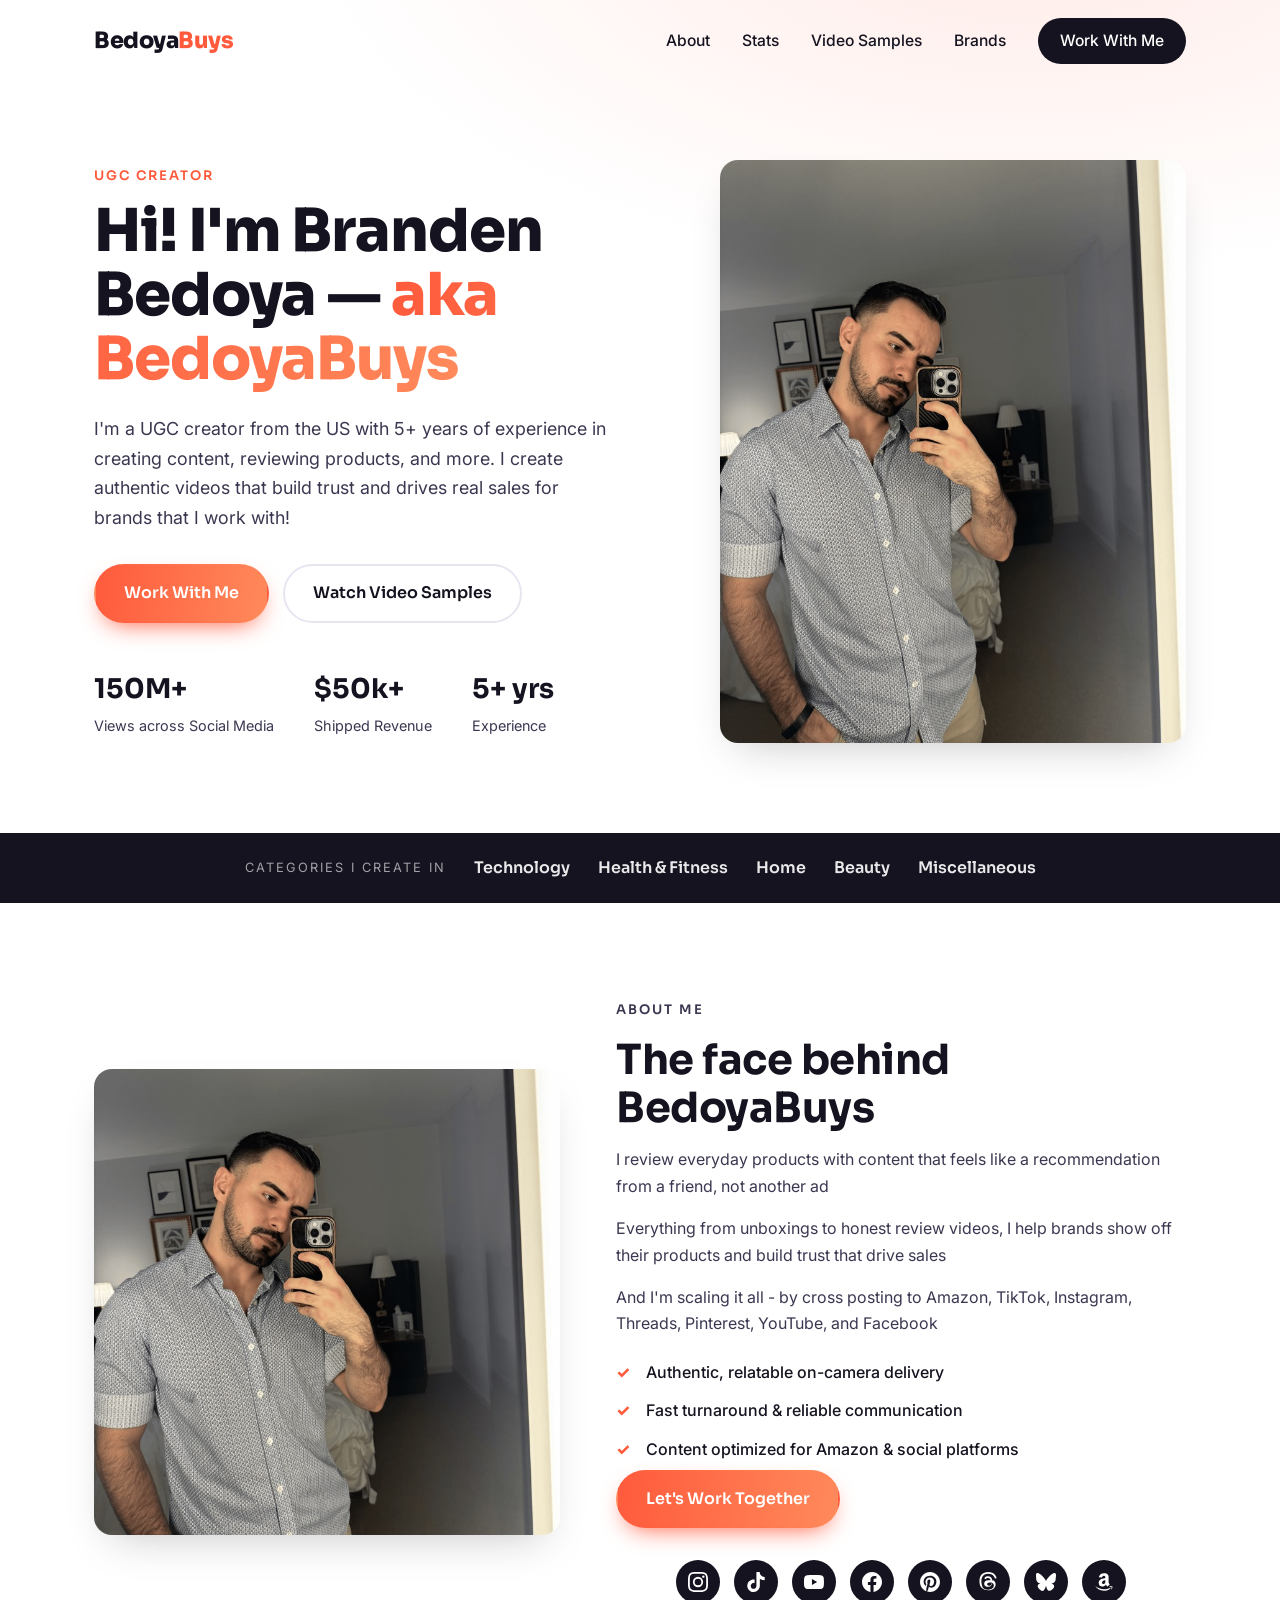
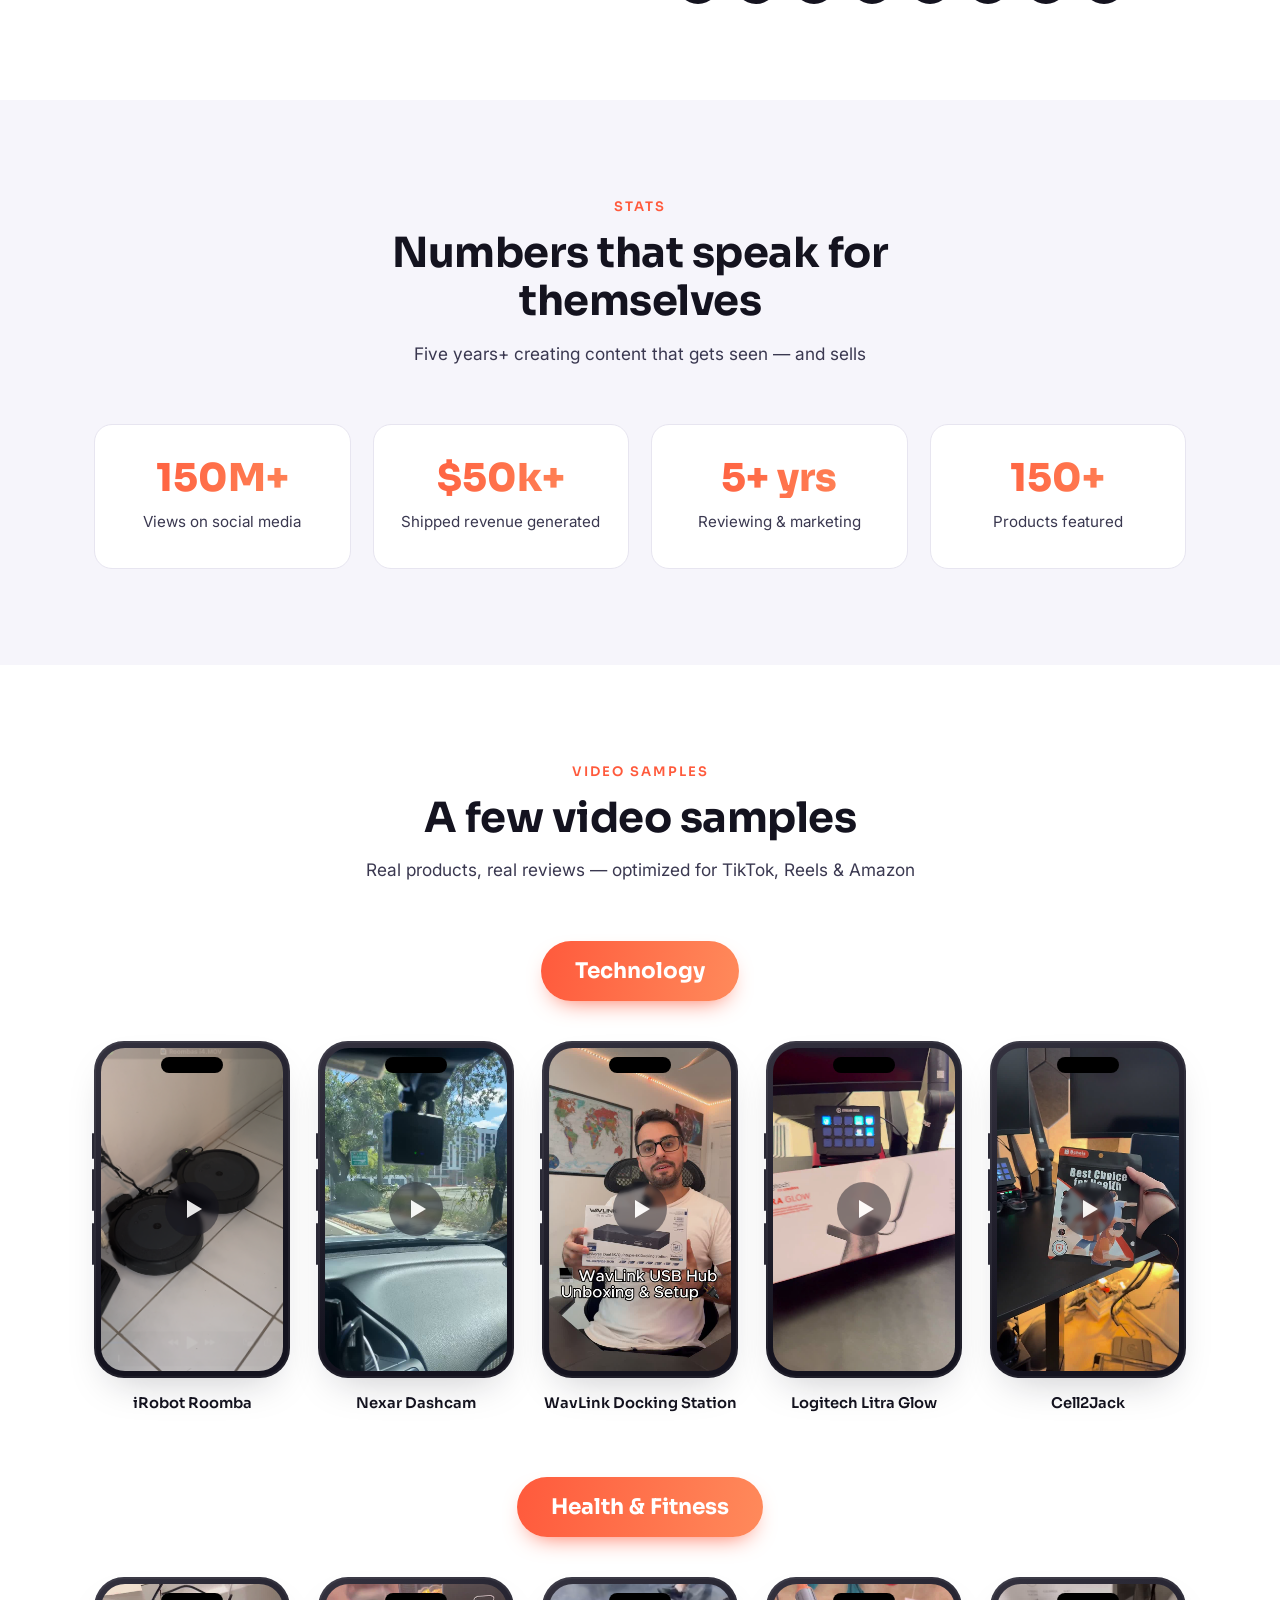
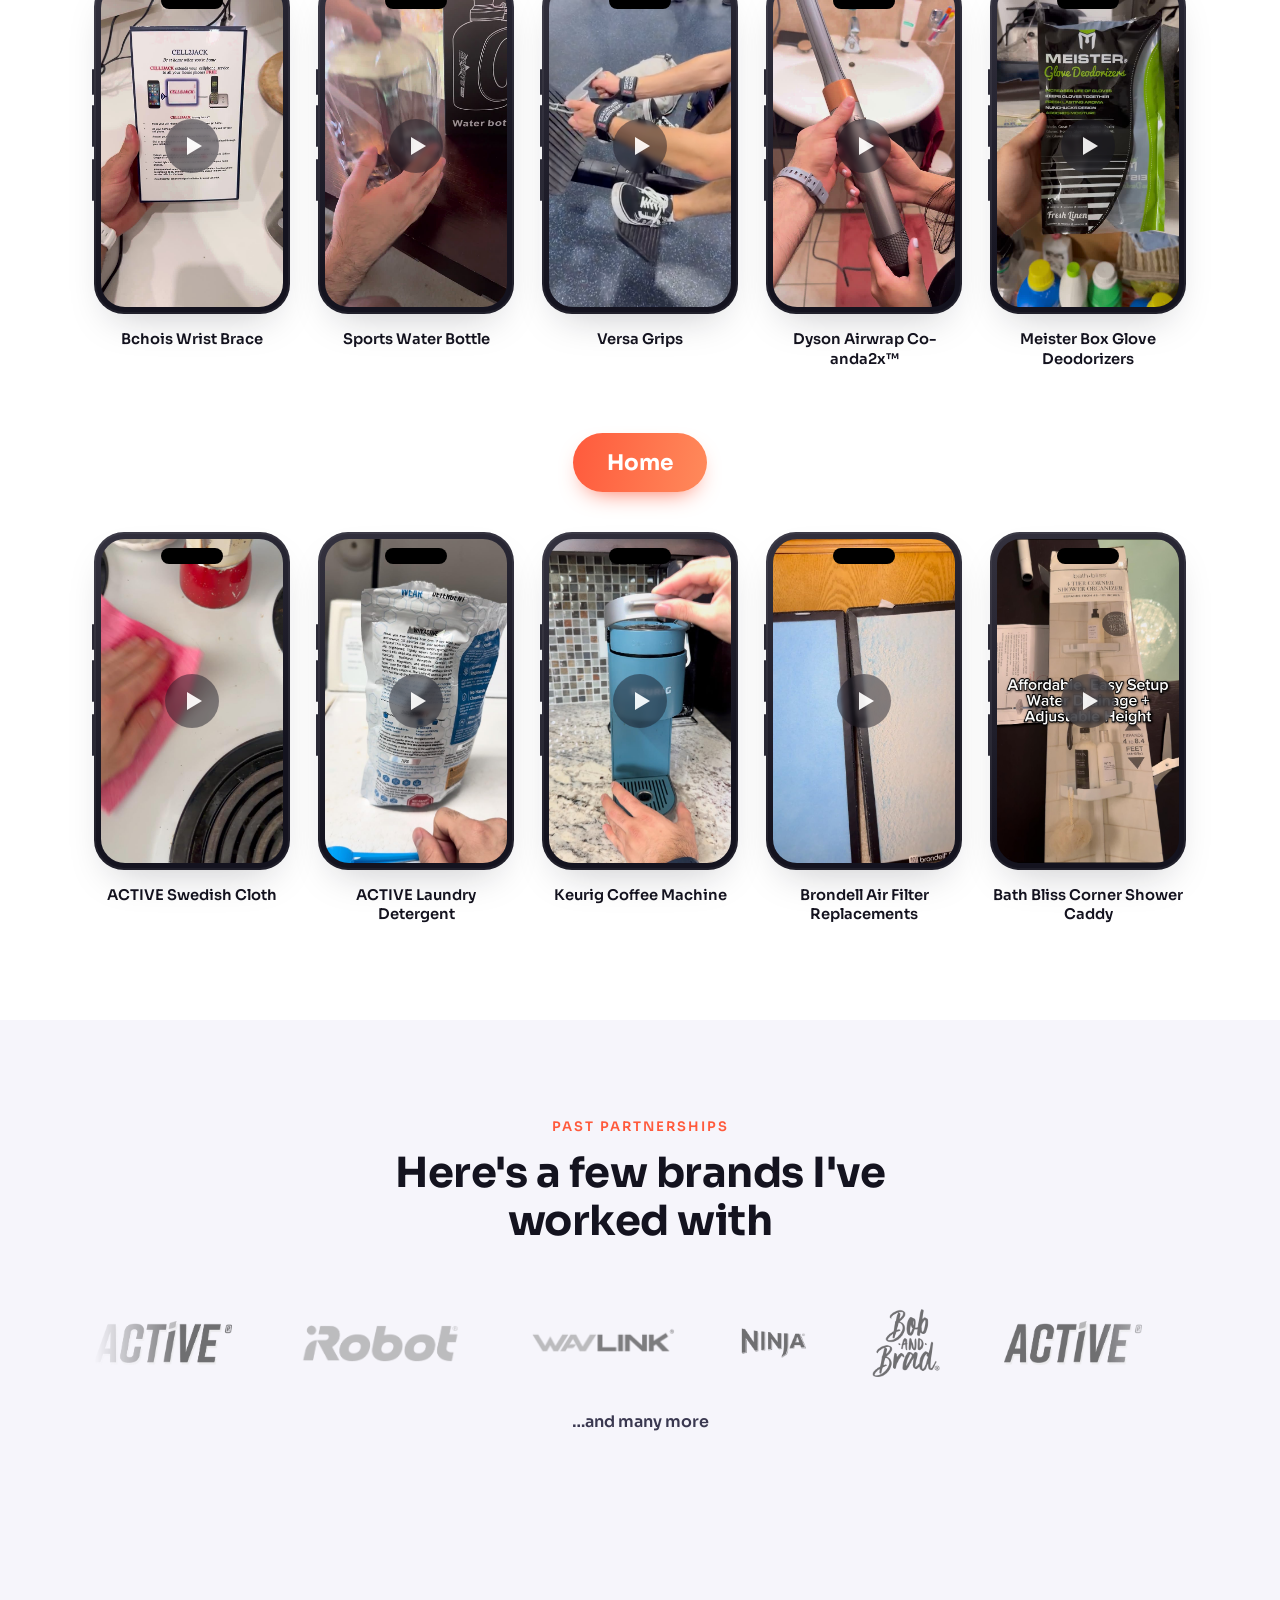
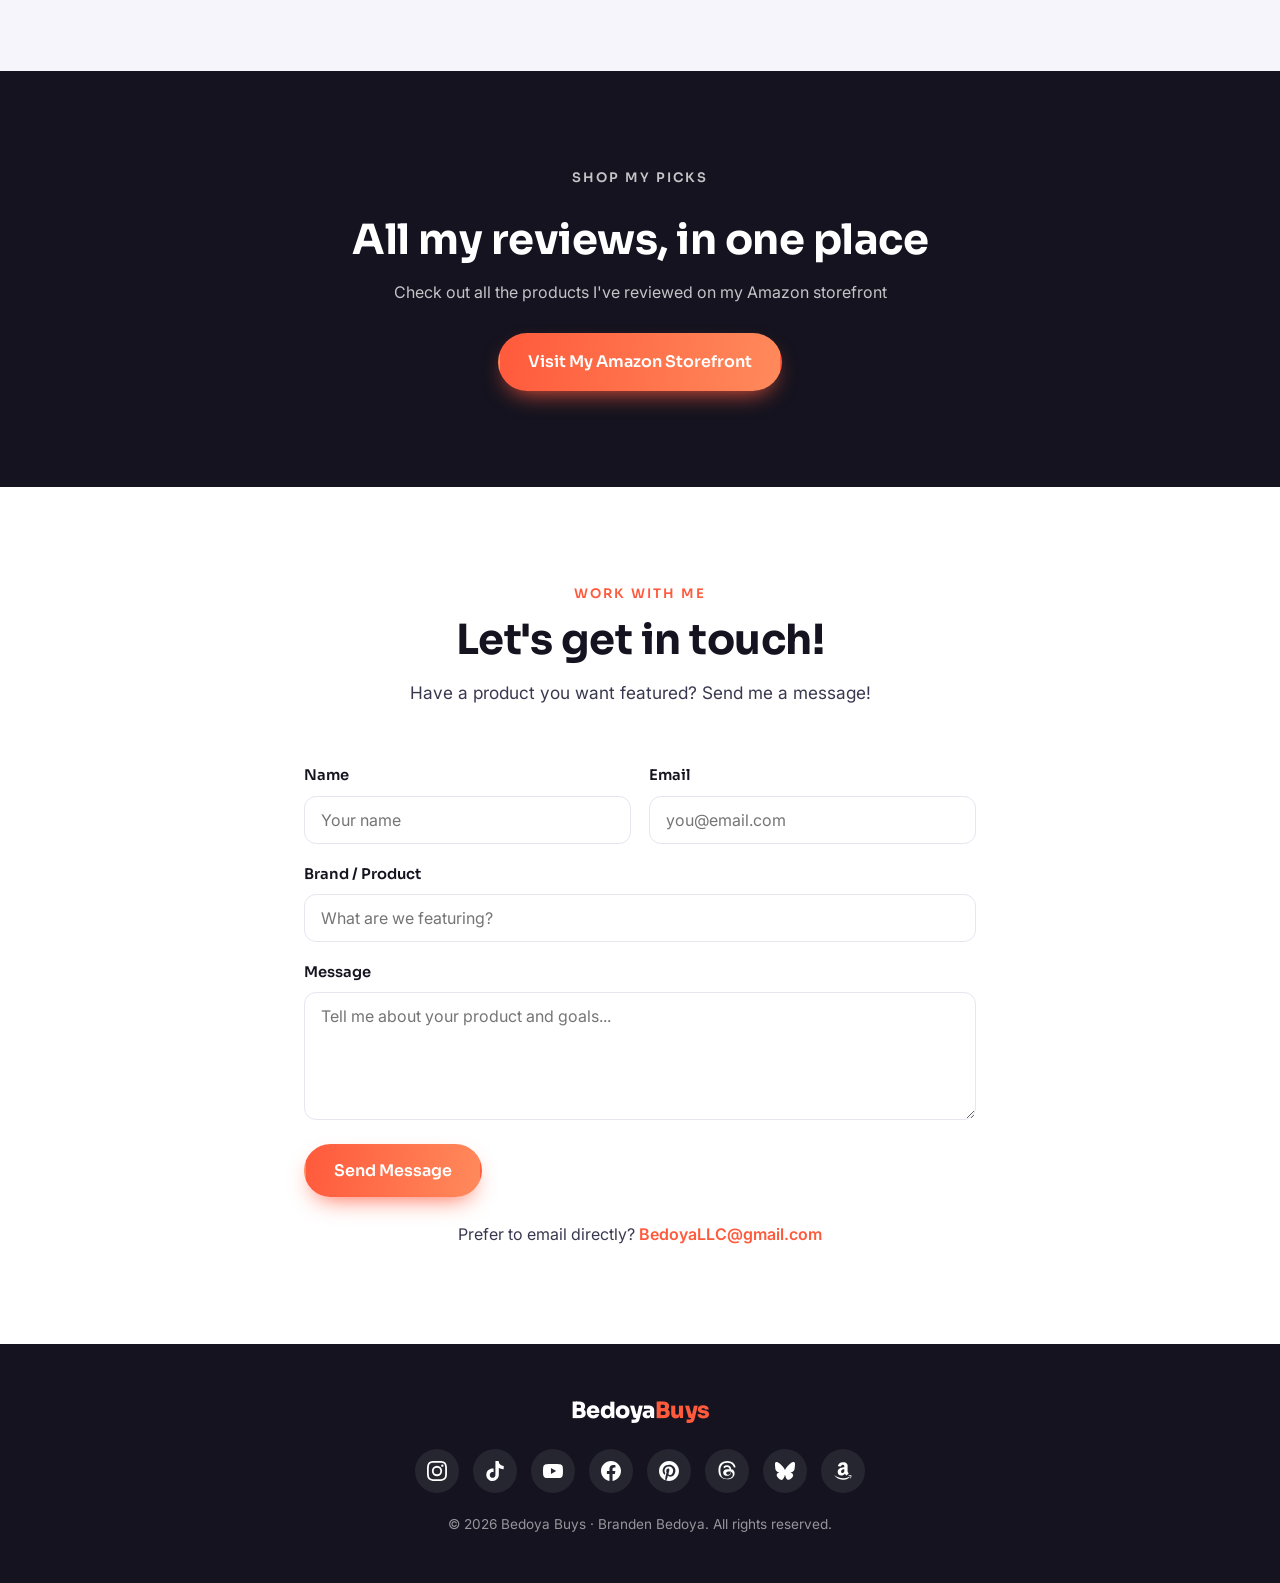
==== commit b6c81171: "Fix Threads icon rendering Replace the Threads SVG with the official two-subpath glyph and an explic" ====
--- a/index.html
+++ b/index.html
@@ -146,7 +146,7 @@
             <svg viewBox="0 0 24 24" aria-hidden="true"><path d="M12.017 0C5.396 0 .029 5.367.029 11.987c0 5.079 3.158 9.417 7.618 11.162-.105-.949-.199-2.403.041-3.439.219-.937 1.406-5.957 1.406-5.957s-.359-.72-.359-1.781c0-1.663.967-2.911 2.168-2.911 1.024 0 1.518.769 1.518 1.688 0 1.029-.653 2.567-.992 3.992-.285 1.193.6 2.165 1.775 2.165 2.128 0 3.768-2.245 3.768-5.487 0-2.861-2.063-4.869-5.008-4.869-3.41 0-5.409 2.562-5.409 5.199 0 1.033.394 2.143.889 2.741.099.12.112.225.085.345-.09.375-.293 1.199-.334 1.363-.053.225-.172.271-.402.165-1.495-.69-2.433-2.878-2.433-4.646 0-3.776 2.748-7.252 7.92-7.252 4.158 0 7.392 2.967 7.392 6.923 0 4.135-2.607 7.462-6.233 7.462-1.214 0-2.354-.629-2.758-1.379l-.749 2.848c-.269 1.045-1.004 2.352-1.498 3.146 1.123.345 2.306.535 3.55.535 6.607 0 11.985-5.365 11.985-11.987C24.014 5.367 18.635.001 12.017.001z"/></svg>
           </a>
           <a class="social" href="https://www.threads.com/@bedoyabuys" target="_blank" rel="noopener" aria-label="Threads">
-            <svg viewBox="0 0 24 24" aria-hidden="true"><path d="M12.186 24h-.007c-3.581-.024-6.334-1.205-8.184-3.509C2.35 18.44 1.5 15.586 1.472 12.01v-.017c.03-3.579.879-6.43 2.525-8.482C5.845 1.205 8.6.024 12.18 0h.014c2.746.02 5.043.725 6.826 2.098 1.677 1.29 2.858 3.13 3.509 5.467l-2.04.569c-1.104-3.96-3.898-5.984-8.304-6.015-2.91.022-5.11.936-6.54 2.717C4.307 6.504 3.616 8.914 3.589 12c.027 3.086.718 5.496 2.057 7.164 1.43 1.783 3.631 2.698 6.54 2.717 2.623-.02 4.358-.631 5.8-2.045 1.647-1.618 1.618-3.602 1.09-4.797-.31-.705-.872-1.29-1.628-1.737-.192 1.355-.586 2.446-1.181 3.246-.795 1.07-1.925 1.655-3.361 1.74-1.086.065-2.132-.192-2.942-.723-.96-.63-1.52-1.59-1.577-2.702-.11-2.196 1.673-3.783 4.484-3.94.998-.055 1.933-.011 2.784.128-.11-.66-.32-1.19-.63-1.577-.42-.53-1.076-.79-1.98-.79-.008 0-.019 0-.027.001-1.113.021-1.881.542-2.316 1.616l-1.837-.816c.652-1.51 1.906-2.334 3.664-2.354a5.1 5.1 0 01.078 0c1.56 0 2.786.531 3.643 1.58.767.94 1.194 2.244 1.276 3.906.037.02.073.041.109.062 1.417.815 2.457 2.036 2.929 3.437.634 1.87.653 4.928-1.849 7.397-1.929 1.905-4.281 2.767-7.61 2.79Zm1.895-6.984c-.081 0-.163.002-.245.007-1.207.068-2.469.518-2.408 1.707.061 1.184 1.359 1.731 2.567 1.664 1.086-.06 2.36-.464 2.593-3.152a6.905 6.905 0 00-1.892-.226Z"/></svg>
+            <svg viewBox="0 0 24 24" aria-hidden="true"><path fill-rule="evenodd" clip-rule="evenodd" d="M17.545 10.72c-.104-.05-.21-.098-.317-.144-.187-3.437-2.065-5.406-5.218-5.426h-.043c-1.885 0-3.454.805-4.42 2.27l1.733 1.19c.722-1.095 1.855-1.328 2.688-1.328h.029c1.037.006 1.819.308 2.324.895.368.428.615 1.02.738 1.767a13.29 13.29 0 0 0-2.933-.14c-2.95.17-4.846 1.89-4.718 4.28.064 1.213.669 2.256 1.702 2.938.874.576 1.999.858 3.168.794 1.544-.085 2.755-.673 3.6-1.75.641-.816 1.047-1.873 1.226-3.207.734.443 1.278 1.026 1.579 1.726.51 1.19.54 3.145-1.055 4.739-1.398 1.396-3.078 2-5.617 2.019-2.816-.021-4.946-.924-6.331-2.685C4.71 15.865 4.05 13.75 4.025 11c.026-2.751.686-4.865 1.962-6.29C7.37 2.95 9.5 2.047 12.317 2.026c2.836.021 5.003.928 6.442 2.695.706.867 1.238 1.957 1.589 3.226l2.024-.54c-.425-1.562-1.096-2.91-2.013-4.038C18.51 1.058 15.723.037 12.324.02h-.014C8.918.038 6.16 1.063 4.294 3.066 2.633 4.849 1.777 7.329 1.749 10.991v.018c.028 3.662.884 6.142 2.545 7.925 1.866 2.003 4.624 3.028 8.016 3.052h.014c3.017-.021 5.144-.812 6.895-2.562 2.29-2.29 2.22-5.16 1.465-6.923-.542-1.264-1.575-2.291-2.99-2.985ZM13.734 16.35c-1.293.073-2.637-.507-2.703-1.758-.049-.927.66-1.962 2.786-2.085.244-.014.482-.021.716-.021.771 0 1.492.075 2.148.219-.245 3.06-1.684 3.586-2.947 3.645Z"/></svg>
           </a>
           <a class="social" href="https://bsky.app/profile/bedoyabuys.bsky.social" target="_blank" rel="noopener" aria-label="Bluesky">
             <svg viewBox="0 0 24 24" aria-hidden="true"><path d="M12 10.8c-1.087-2.114-4.046-6.053-6.798-7.995C2.566.944 1.561 1.266.902 1.565.139 1.908 0 3.08 0 3.768c0 .69.378 5.65.624 6.479.815 2.736 3.713 3.66 6.383 3.364.136-.02.275-.039.415-.056-.138.022-.276.04-.415.056-3.912.58-7.387 2.005-2.83 7.078 5.013 5.19 6.87-1.113 7.823-4.308.953 3.195 2.05 9.271 7.733 4.308 4.267-4.308 1.172-6.498-2.74-7.078a8.741 8.741 0 01-.415-.056c.14.017.279.036.415.056 2.67.297 5.568-.628 6.383-3.364.246-.828.624-5.79.624-6.479 0-.688-.139-1.86-.902-2.203-.659-.298-1.664-.62-4.3 1.24C16.046 4.747 13.087 8.686 12 10.8z"/></svg>
@@ -454,7 +454,7 @@
           <svg viewBox="0 0 24 24" aria-hidden="true"><path d="M12.017 0C5.396 0 .029 5.367.029 11.987c0 5.079 3.158 9.417 7.618 11.162-.105-.949-.199-2.403.041-3.439.219-.937 1.406-5.957 1.406-5.957s-.359-.72-.359-1.781c0-1.663.967-2.911 2.168-2.911 1.024 0 1.518.769 1.518 1.688 0 1.029-.653 2.567-.992 3.992-.285 1.193.6 2.165 1.775 2.165 2.128 0 3.768-2.245 3.768-5.487 0-2.861-2.063-4.869-5.008-4.869-3.41 0-5.409 2.562-5.409 5.199 0 1.033.394 2.143.889 2.741.099.12.112.225.085.345-.09.375-.293 1.199-.334 1.363-.053.225-.172.271-.402.165-1.495-.69-2.433-2.878-2.433-4.646 0-3.776 2.748-7.252 7.92-7.252 4.158 0 7.392 2.967 7.392 6.923 0 4.135-2.607 7.462-6.233 7.462-1.214 0-2.354-.629-2.758-1.379l-.749 2.848c-.269 1.045-1.004 2.352-1.498 3.146 1.123.345 2.306.535 3.55.535 6.607 0 11.985-5.365 11.985-11.987C24.014 5.367 18.635.001 12.017.001z"/></svg>
         </a>
         <a class="social" href="https://www.threads.com/@bedoyabuys" target="_blank" rel="noopener" aria-label="Threads">
-          <svg viewBox="0 0 24 24" aria-hidden="true"><path d="M12.186 24h-.007c-3.581-.024-6.334-1.205-8.184-3.509C2.35 18.44 1.5 15.586 1.472 12.01v-.017c.03-3.579.879-6.43 2.525-8.482C5.845 1.205 8.6.024 12.18 0h.014c2.746.02 5.043.725 6.826 2.098 1.677 1.29 2.858 3.13 3.509 5.467l-2.04.569c-1.104-3.96-3.898-5.984-8.304-6.015-2.91.022-5.11.936-6.54 2.717C4.307 6.504 3.616 8.914 3.589 12c.027 3.086.718 5.496 2.057 7.164 1.43 1.783 3.631 2.698 6.54 2.717 2.623-.02 4.358-.631 5.8-2.045 1.647-1.618 1.618-3.602 1.09-4.797-.31-.705-.872-1.29-1.628-1.737-.192 1.355-.586 2.446-1.181 3.246-.795 1.07-1.925 1.655-3.361 1.74-1.086.065-2.132-.192-2.942-.723-.96-.63-1.52-1.59-1.577-2.702-.11-2.196 1.673-3.783 4.484-3.94.998-.055 1.933-.011 2.784.128-.11-.66-.32-1.19-.63-1.577-.42-.53-1.076-.79-1.98-.79-.008 0-.019 0-.027.001-1.113.021-1.881.542-2.316 1.616l-1.837-.816c.652-1.51 1.906-2.334 3.664-2.354a5.1 5.1 0 01.078 0c1.56 0 2.786.531 3.643 1.58.767.94 1.194 2.244 1.276 3.906.037.02.073.041.109.062 1.417.815 2.457 2.036 2.929 3.437.634 1.87.653 4.928-1.849 7.397-1.929 1.905-4.281 2.767-7.61 2.79Zm1.895-6.984c-.081 0-.163.002-.245.007-1.207.068-2.469.518-2.408 1.707.061 1.184 1.359 1.731 2.567 1.664 1.086-.06 2.36-.464 2.593-3.152a6.905 6.905 0 00-1.892-.226Z"/></svg>
+          <svg viewBox="0 0 24 24" aria-hidden="true"><path fill-rule="evenodd" clip-rule="evenodd" d="M17.545 10.72c-.104-.05-.21-.098-.317-.144-.187-3.437-2.065-5.406-5.218-5.426h-.043c-1.885 0-3.454.805-4.42 2.27l1.733 1.19c.722-1.095 1.855-1.328 2.688-1.328h.029c1.037.006 1.819.308 2.324.895.368.428.615 1.02.738 1.767a13.29 13.29 0 0 0-2.933-.14c-2.95.17-4.846 1.89-4.718 4.28.064 1.213.669 2.256 1.702 2.938.874.576 1.999.858 3.168.794 1.544-.085 2.755-.673 3.6-1.75.641-.816 1.047-1.873 1.226-3.207.734.443 1.278 1.026 1.579 1.726.51 1.19.54 3.145-1.055 4.739-1.398 1.396-3.078 2-5.617 2.019-2.816-.021-4.946-.924-6.331-2.685C4.71 15.865 4.05 13.75 4.025 11c.026-2.751.686-4.865 1.962-6.29C7.37 2.95 9.5 2.047 12.317 2.026c2.836.021 5.003.928 6.442 2.695.706.867 1.238 1.957 1.589 3.226l2.024-.54c-.425-1.562-1.096-2.91-2.013-4.038C18.51 1.058 15.723.037 12.324.02h-.014C8.918.038 6.16 1.063 4.294 3.066 2.633 4.849 1.777 7.329 1.749 10.991v.018c.028 3.662.884 6.142 2.545 7.925 1.866 2.003 4.624 3.028 8.016 3.052h.014c3.017-.021 5.144-.812 6.895-2.562 2.29-2.29 2.22-5.16 1.465-6.923-.542-1.264-1.575-2.291-2.99-2.985ZM13.734 16.35c-1.293.073-2.637-.507-2.703-1.758-.049-.927.66-1.962 2.786-2.085.244-.014.482-.021.716-.021.771 0 1.492.075 2.148.219-.245 3.06-1.684 3.586-2.947 3.645Z"/></svg>
         </a>
         <a class="social" href="https://bsky.app/profile/bedoyabuys.bsky.social" target="_blank" rel="noopener" aria-label="Bluesky">
           <svg viewBox="0 0 24 24" aria-hidden="true"><path d="M12 10.8c-1.087-2.114-4.046-6.053-6.798-7.995C2.566.944 1.561 1.266.902 1.565.139 1.908 0 3.08 0 3.768c0 .69.378 5.65.624 6.479.815 2.736 3.713 3.66 6.383 3.364.136-.02.275-.039.415-.056-.138.022-.276.04-.415.056-3.912.58-7.387 2.005-2.83 7.078 5.013 5.19 6.87-1.113 7.823-4.308.953 3.195 2.05 9.271 7.733 4.308 4.267-4.308 1.172-6.498-2.74-7.078a8.741 8.741 0 01-.415-.056c.14.017.279.036.415.056 2.67.297 5.568-.628 6.383-3.364.246-.828.624-5.79.624-6.479 0-.688-.139-1.86-.902-2.203-.659-.298-1.664-.62-4.3 1.24C16.046 4.747 13.087 8.686 12 10.8z"/></svg>
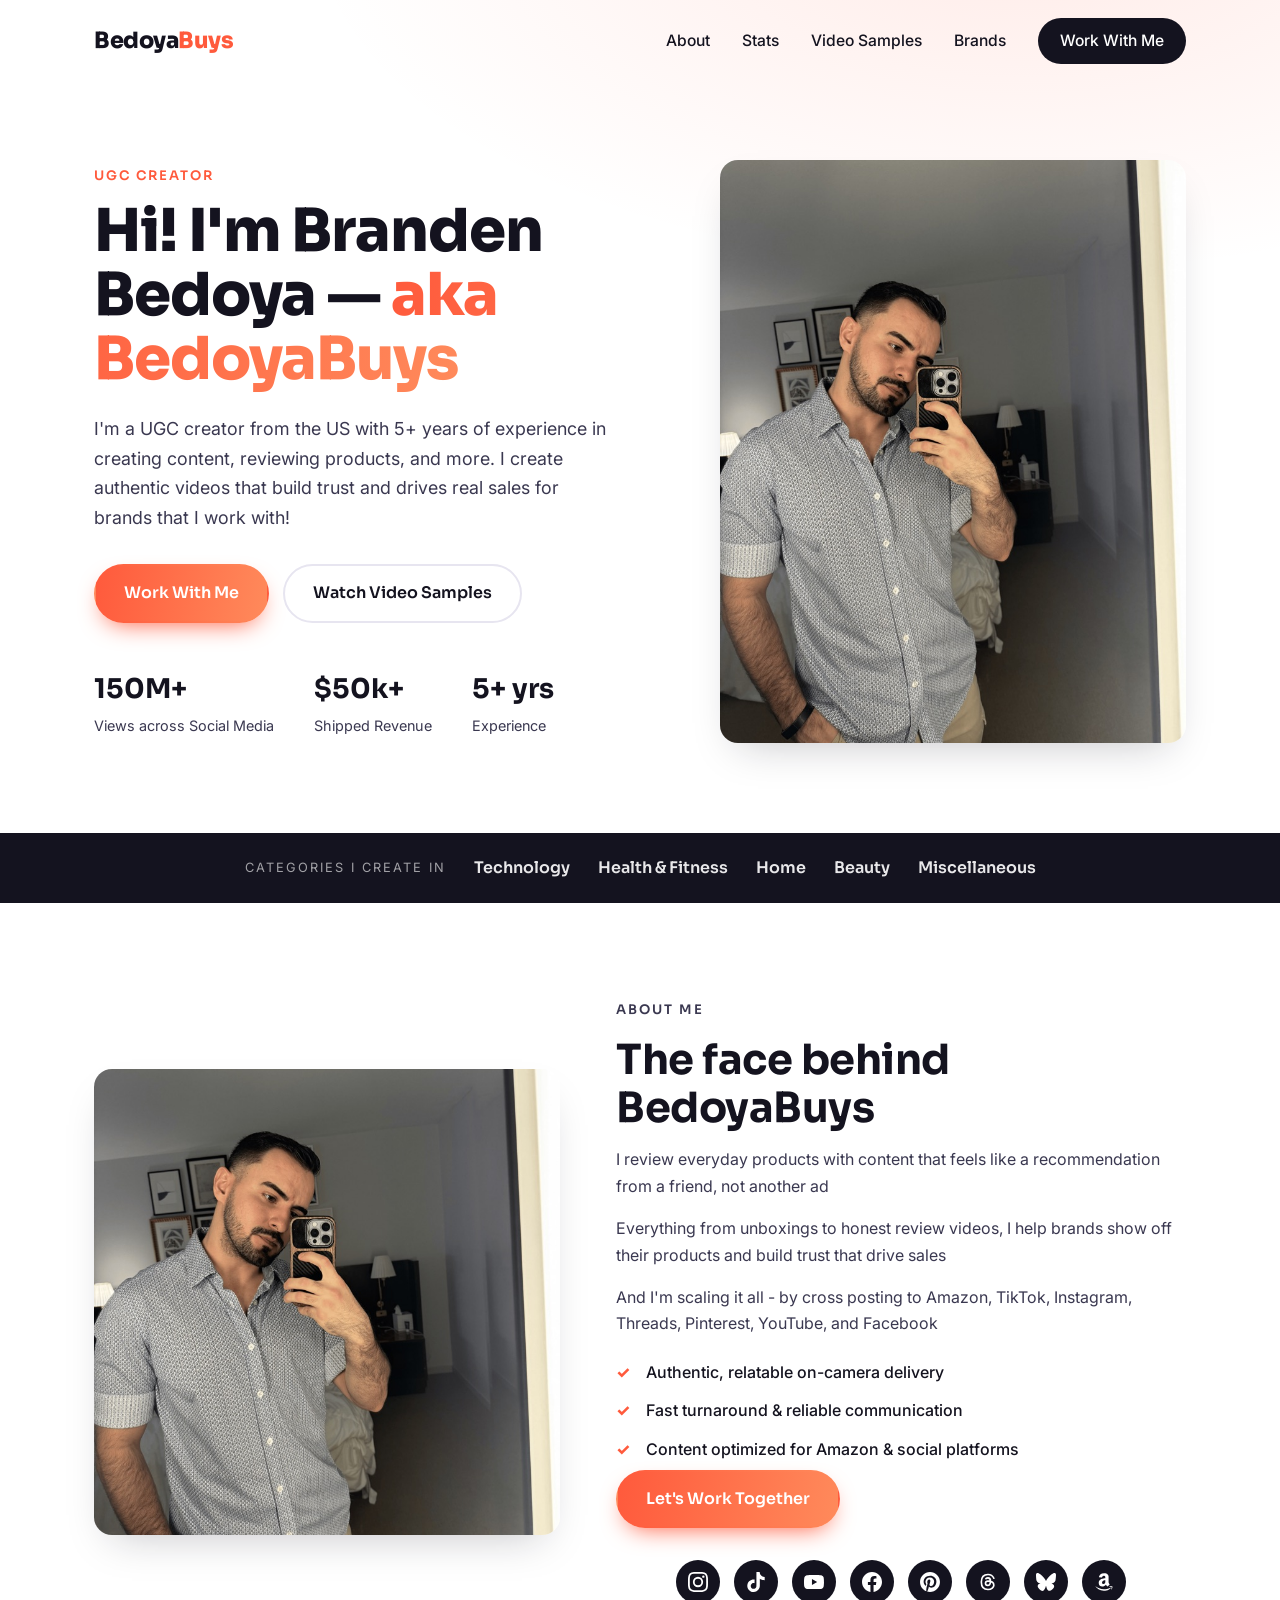
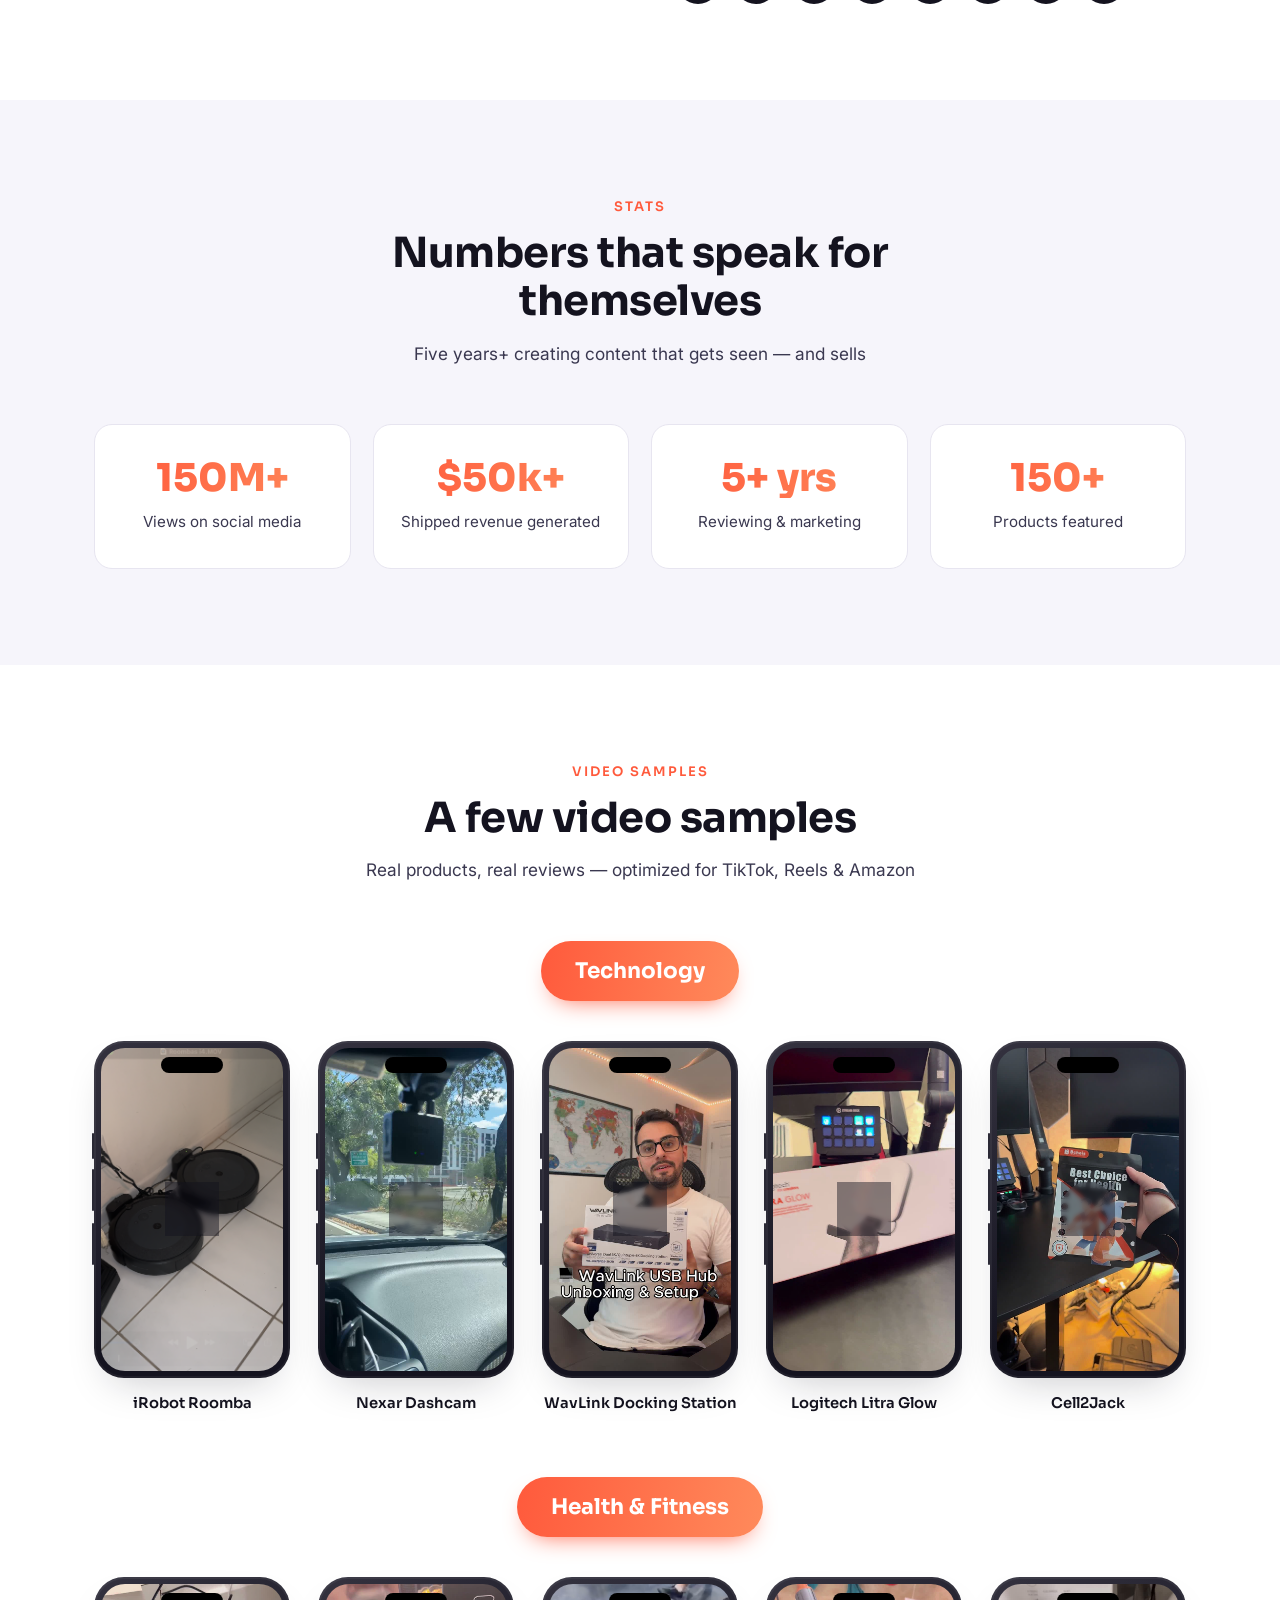
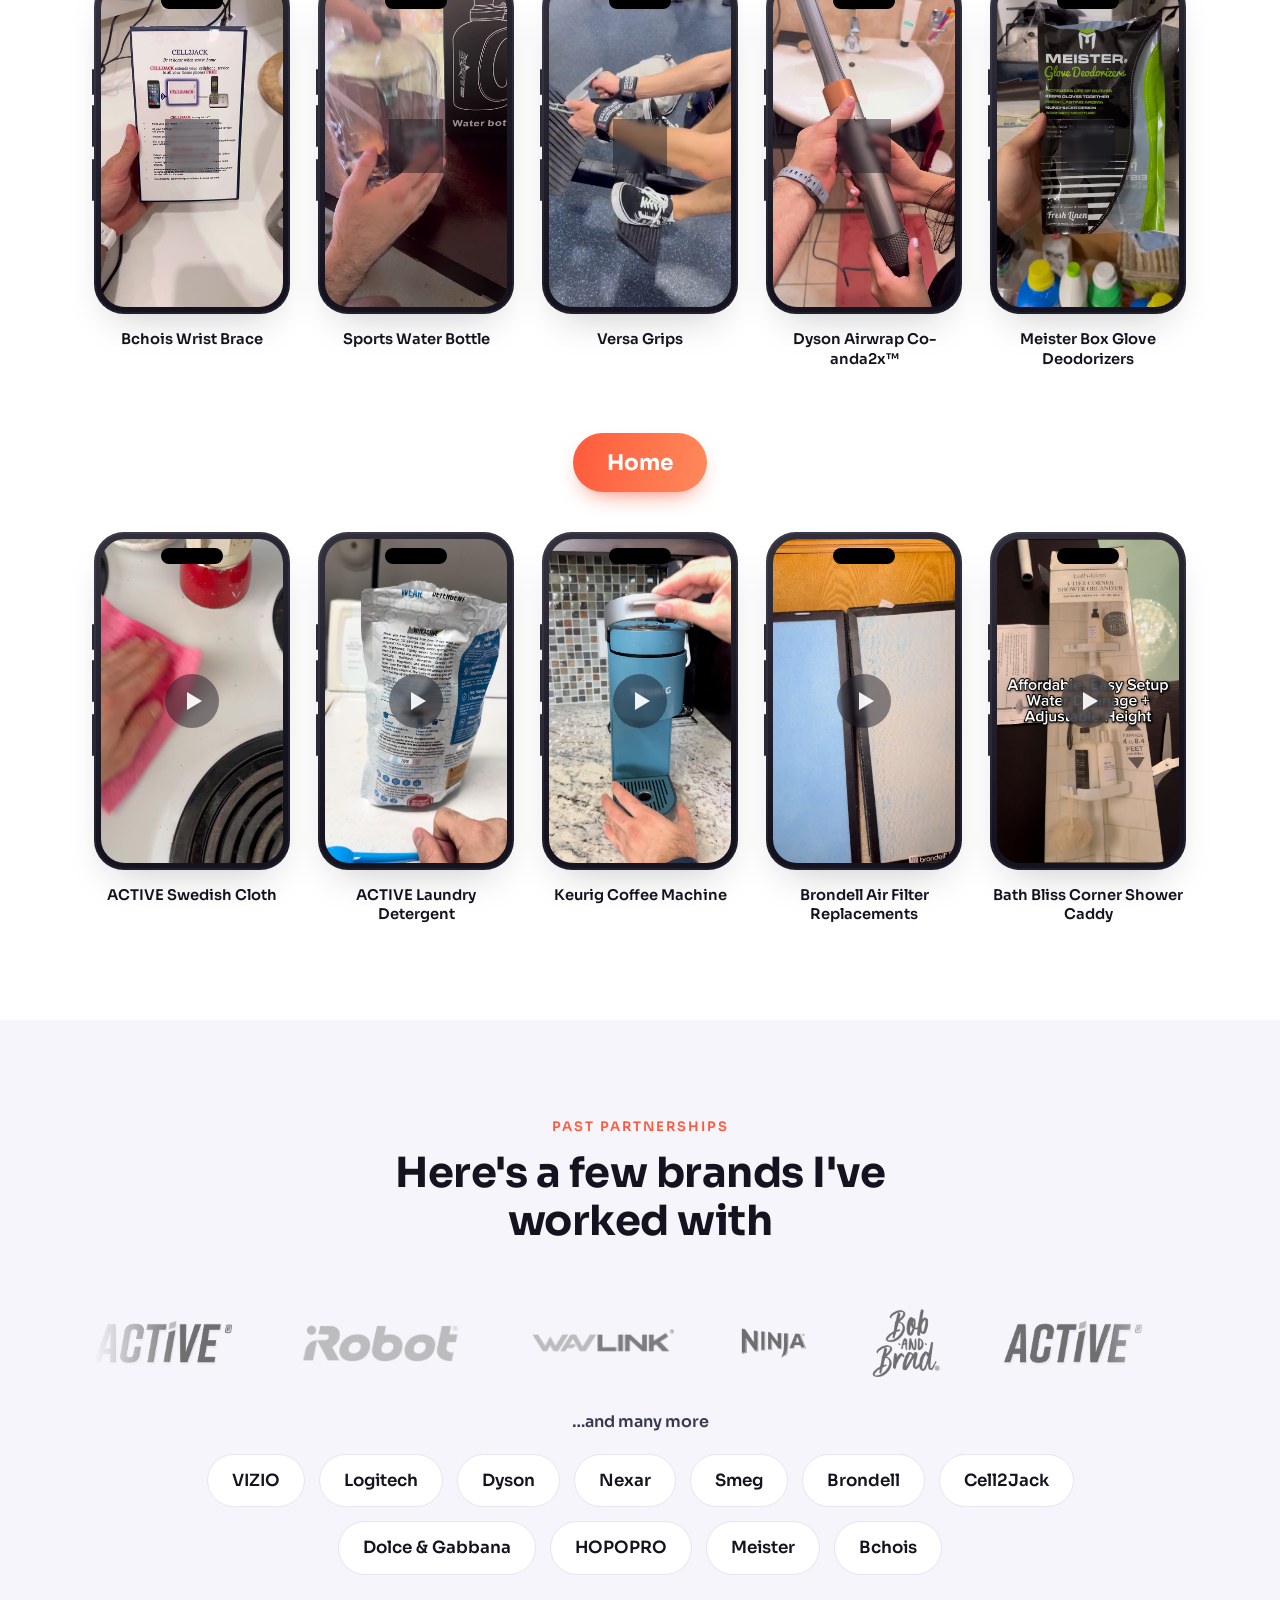
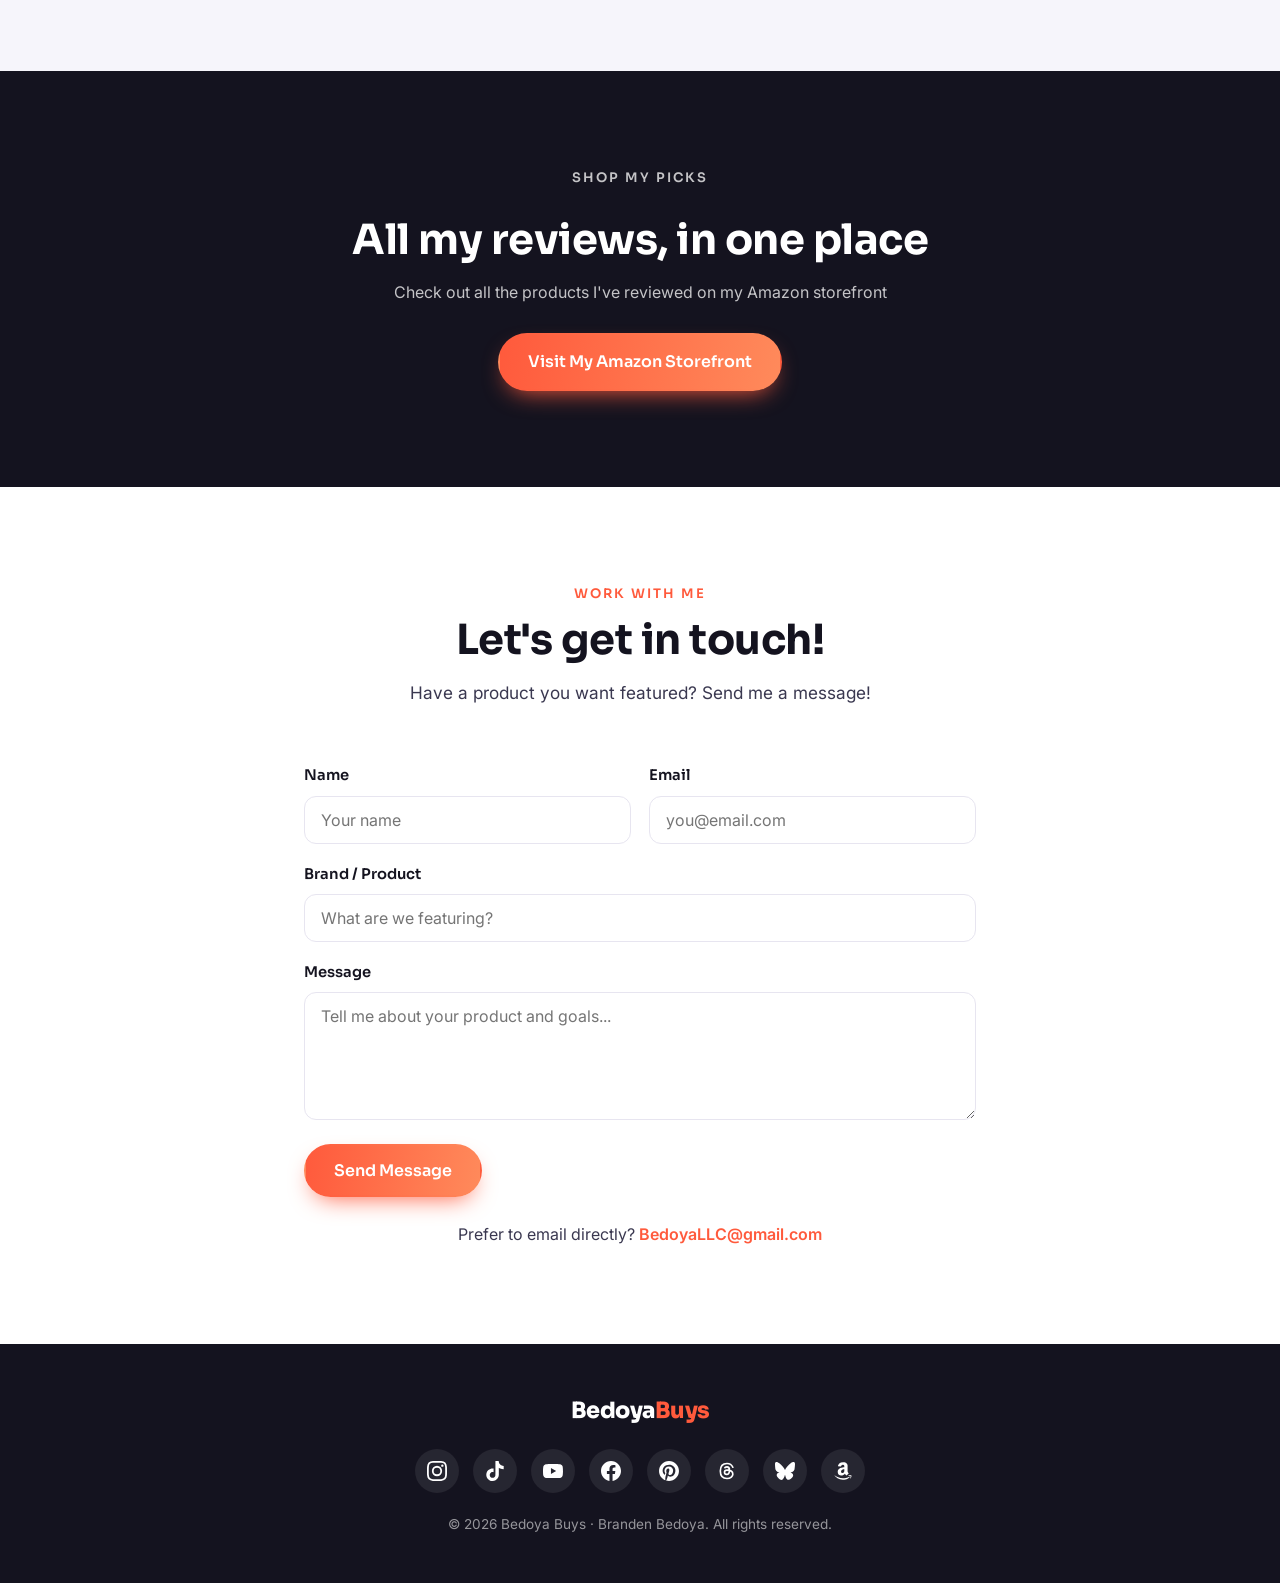
==== commit f8afc93e: "Use monoline stroke Threads icon Swap the filled Threads glyph for a uniform-stroke (monoline) versi" ====
--- a/index.html
+++ b/index.html
@@ -146,7 +146,7 @@
             <svg viewBox="0 0 24 24" aria-hidden="true"><path d="M12.017 0C5.396 0 .029 5.367.029 11.987c0 5.079 3.158 9.417 7.618 11.162-.105-.949-.199-2.403.041-3.439.219-.937 1.406-5.957 1.406-5.957s-.359-.72-.359-1.781c0-1.663.967-2.911 2.168-2.911 1.024 0 1.518.769 1.518 1.688 0 1.029-.653 2.567-.992 3.992-.285 1.193.6 2.165 1.775 2.165 2.128 0 3.768-2.245 3.768-5.487 0-2.861-2.063-4.869-5.008-4.869-3.41 0-5.409 2.562-5.409 5.199 0 1.033.394 2.143.889 2.741.099.12.112.225.085.345-.09.375-.293 1.199-.334 1.363-.053.225-.172.271-.402.165-1.495-.69-2.433-2.878-2.433-4.646 0-3.776 2.748-7.252 7.92-7.252 4.158 0 7.392 2.967 7.392 6.923 0 4.135-2.607 7.462-6.233 7.462-1.214 0-2.354-.629-2.758-1.379l-.749 2.848c-.269 1.045-1.004 2.352-1.498 3.146 1.123.345 2.306.535 3.55.535 6.607 0 11.985-5.365 11.985-11.987C24.014 5.367 18.635.001 12.017.001z"/></svg>
           </a>
           <a class="social" href="https://www.threads.com/@bedoyabuys" target="_blank" rel="noopener" aria-label="Threads">
-            <svg viewBox="0 0 24 24" aria-hidden="true"><path fill-rule="evenodd" clip-rule="evenodd" d="M17.545 10.72c-.104-.05-.21-.098-.317-.144-.187-3.437-2.065-5.406-5.218-5.426h-.043c-1.885 0-3.454.805-4.42 2.27l1.733 1.19c.722-1.095 1.855-1.328 2.688-1.328h.029c1.037.006 1.819.308 2.324.895.368.428.615 1.02.738 1.767a13.29 13.29 0 0 0-2.933-.14c-2.95.17-4.846 1.89-4.718 4.28.064 1.213.669 2.256 1.702 2.938.874.576 1.999.858 3.168.794 1.544-.085 2.755-.673 3.6-1.75.641-.816 1.047-1.873 1.226-3.207.734.443 1.278 1.026 1.579 1.726.51 1.19.54 3.145-1.055 4.739-1.398 1.396-3.078 2-5.617 2.019-2.816-.021-4.946-.924-6.331-2.685C4.71 15.865 4.05 13.75 4.025 11c.026-2.751.686-4.865 1.962-6.29C7.37 2.95 9.5 2.047 12.317 2.026c2.836.021 5.003.928 6.442 2.695.706.867 1.238 1.957 1.589 3.226l2.024-.54c-.425-1.562-1.096-2.91-2.013-4.038C18.51 1.058 15.723.037 12.324.02h-.014C8.918.038 6.16 1.063 4.294 3.066 2.633 4.849 1.777 7.329 1.749 10.991v.018c.028 3.662.884 6.142 2.545 7.925 1.866 2.003 4.624 3.028 8.016 3.052h.014c3.017-.021 5.144-.812 6.895-2.562 2.29-2.29 2.22-5.16 1.465-6.923-.542-1.264-1.575-2.291-2.99-2.985ZM13.734 16.35c-1.293.073-2.637-.507-2.703-1.758-.049-.927.66-1.962 2.786-2.085.244-.014.482-.021.716-.021.771 0 1.492.075 2.148.219-.245 3.06-1.684 3.586-2.947 3.645Z"/></svg>
+            <svg viewBox="0 0 24 24" aria-hidden="true" fill="none" stroke="currentColor" stroke-width="2" stroke-linecap="round" stroke-linejoin="round" style="fill:none"><path d="M19 7.5c-1.333 -3 -3.667 -4.5 -7 -4.5c-5 0 -8 2.5 -8 9s3.5 9 8 9s7 -3 7 -5s-1 -5 -7 -5c-2.5 0 -3 1.25 -3 2.5c0 1.5 1 2.5 2.5 2.5c2.5 0 3.5 -1.5 3.5 -5s-2 -4 -3 -4s-1.833 .333 -2.5 1"/></svg>
           </a>
           <a class="social" href="https://bsky.app/profile/bedoyabuys.bsky.social" target="_blank" rel="noopener" aria-label="Bluesky">
             <svg viewBox="0 0 24 24" aria-hidden="true"><path d="M12 10.8c-1.087-2.114-4.046-6.053-6.798-7.995C2.566.944 1.561 1.266.902 1.565.139 1.908 0 3.08 0 3.768c0 .69.378 5.65.624 6.479.815 2.736 3.713 3.66 6.383 3.364.136-.02.275-.039.415-.056-.138.022-.276.04-.415.056-3.912.58-7.387 2.005-2.83 7.078 5.013 5.19 6.87-1.113 7.823-4.308.953 3.195 2.05 9.271 7.733 4.308 4.267-4.308 1.172-6.498-2.74-7.078a8.741 8.741 0 01-.415-.056c.14.017.279.036.415.056 2.67.297 5.568-.628 6.383-3.364.246-.828.624-5.79.624-6.479 0-.688-.139-1.86-.902-2.203-.659-.298-1.664-.62-4.3 1.24C16.046 4.747 13.087 8.686 12 10.8z"/></svg>
@@ -454,7 +454,7 @@
           <svg viewBox="0 0 24 24" aria-hidden="true"><path d="M12.017 0C5.396 0 .029 5.367.029 11.987c0 5.079 3.158 9.417 7.618 11.162-.105-.949-.199-2.403.041-3.439.219-.937 1.406-5.957 1.406-5.957s-.359-.72-.359-1.781c0-1.663.967-2.911 2.168-2.911 1.024 0 1.518.769 1.518 1.688 0 1.029-.653 2.567-.992 3.992-.285 1.193.6 2.165 1.775 2.165 2.128 0 3.768-2.245 3.768-5.487 0-2.861-2.063-4.869-5.008-4.869-3.41 0-5.409 2.562-5.409 5.199 0 1.033.394 2.143.889 2.741.099.12.112.225.085.345-.09.375-.293 1.199-.334 1.363-.053.225-.172.271-.402.165-1.495-.69-2.433-2.878-2.433-4.646 0-3.776 2.748-7.252 7.92-7.252 4.158 0 7.392 2.967 7.392 6.923 0 4.135-2.607 7.462-6.233 7.462-1.214 0-2.354-.629-2.758-1.379l-.749 2.848c-.269 1.045-1.004 2.352-1.498 3.146 1.123.345 2.306.535 3.55.535 6.607 0 11.985-5.365 11.985-11.987C24.014 5.367 18.635.001 12.017.001z"/></svg>
         </a>
         <a class="social" href="https://www.threads.com/@bedoyabuys" target="_blank" rel="noopener" aria-label="Threads">
-          <svg viewBox="0 0 24 24" aria-hidden="true"><path fill-rule="evenodd" clip-rule="evenodd" d="M17.545 10.72c-.104-.05-.21-.098-.317-.144-.187-3.437-2.065-5.406-5.218-5.426h-.043c-1.885 0-3.454.805-4.42 2.27l1.733 1.19c.722-1.095 1.855-1.328 2.688-1.328h.029c1.037.006 1.819.308 2.324.895.368.428.615 1.02.738 1.767a13.29 13.29 0 0 0-2.933-.14c-2.95.17-4.846 1.89-4.718 4.28.064 1.213.669 2.256 1.702 2.938.874.576 1.999.858 3.168.794 1.544-.085 2.755-.673 3.6-1.75.641-.816 1.047-1.873 1.226-3.207.734.443 1.278 1.026 1.579 1.726.51 1.19.54 3.145-1.055 4.739-1.398 1.396-3.078 2-5.617 2.019-2.816-.021-4.946-.924-6.331-2.685C4.71 15.865 4.05 13.75 4.025 11c.026-2.751.686-4.865 1.962-6.29C7.37 2.95 9.5 2.047 12.317 2.026c2.836.021 5.003.928 6.442 2.695.706.867 1.238 1.957 1.589 3.226l2.024-.54c-.425-1.562-1.096-2.91-2.013-4.038C18.51 1.058 15.723.037 12.324.02h-.014C8.918.038 6.16 1.063 4.294 3.066 2.633 4.849 1.777 7.329 1.749 10.991v.018c.028 3.662.884 6.142 2.545 7.925 1.866 2.003 4.624 3.028 8.016 3.052h.014c3.017-.021 5.144-.812 6.895-2.562 2.29-2.29 2.22-5.16 1.465-6.923-.542-1.264-1.575-2.291-2.99-2.985ZM13.734 16.35c-1.293.073-2.637-.507-2.703-1.758-.049-.927.66-1.962 2.786-2.085.244-.014.482-.021.716-.021.771 0 1.492.075 2.148.219-.245 3.06-1.684 3.586-2.947 3.645Z"/></svg>
+          <svg viewBox="0 0 24 24" aria-hidden="true" fill="none" stroke="currentColor" stroke-width="2" stroke-linecap="round" stroke-linejoin="round" style="fill:none"><path d="M19 7.5c-1.333 -3 -3.667 -4.5 -7 -4.5c-5 0 -8 2.5 -8 9s3.5 9 8 9s7 -3 7 -5s-1 -5 -7 -5c-2.5 0 -3 1.25 -3 2.5c0 1.5 1 2.5 2.5 2.5c2.5 0 3.5 -1.5 3.5 -5s-2 -4 -3 -4s-1.833 .333 -2.5 1"/></svg>
         </a>
         <a class="social" href="https://bsky.app/profile/bedoyabuys.bsky.social" target="_blank" rel="noopener" aria-label="Bluesky">
           <svg viewBox="0 0 24 24" aria-hidden="true"><path d="M12 10.8c-1.087-2.114-4.046-6.053-6.798-7.995C2.566.944 1.561 1.266.902 1.565.139 1.908 0 3.08 0 3.768c0 .69.378 5.65.624 6.479.815 2.736 3.713 3.66 6.383 3.364.136-.02.275-.039.415-.056-.138.022-.276.04-.415.056-3.912.58-7.387 2.005-2.83 7.078 5.013 5.19 6.87-1.113 7.823-4.308.953 3.195 2.05 9.271 7.733 4.308 4.267-4.308 1.172-6.498-2.74-7.078a8.741 8.741 0 01-.415-.056c.14.017.279.036.415.056 2.67.297 5.568-.628 6.383-3.364.246-.828.624-5.79.624-6.479 0-.688-.139-1.86-.902-2.203-.659-.298-1.664-.62-4.3 1.24C16.046 4.747 13.087 8.686 12 10.8z"/></svg>
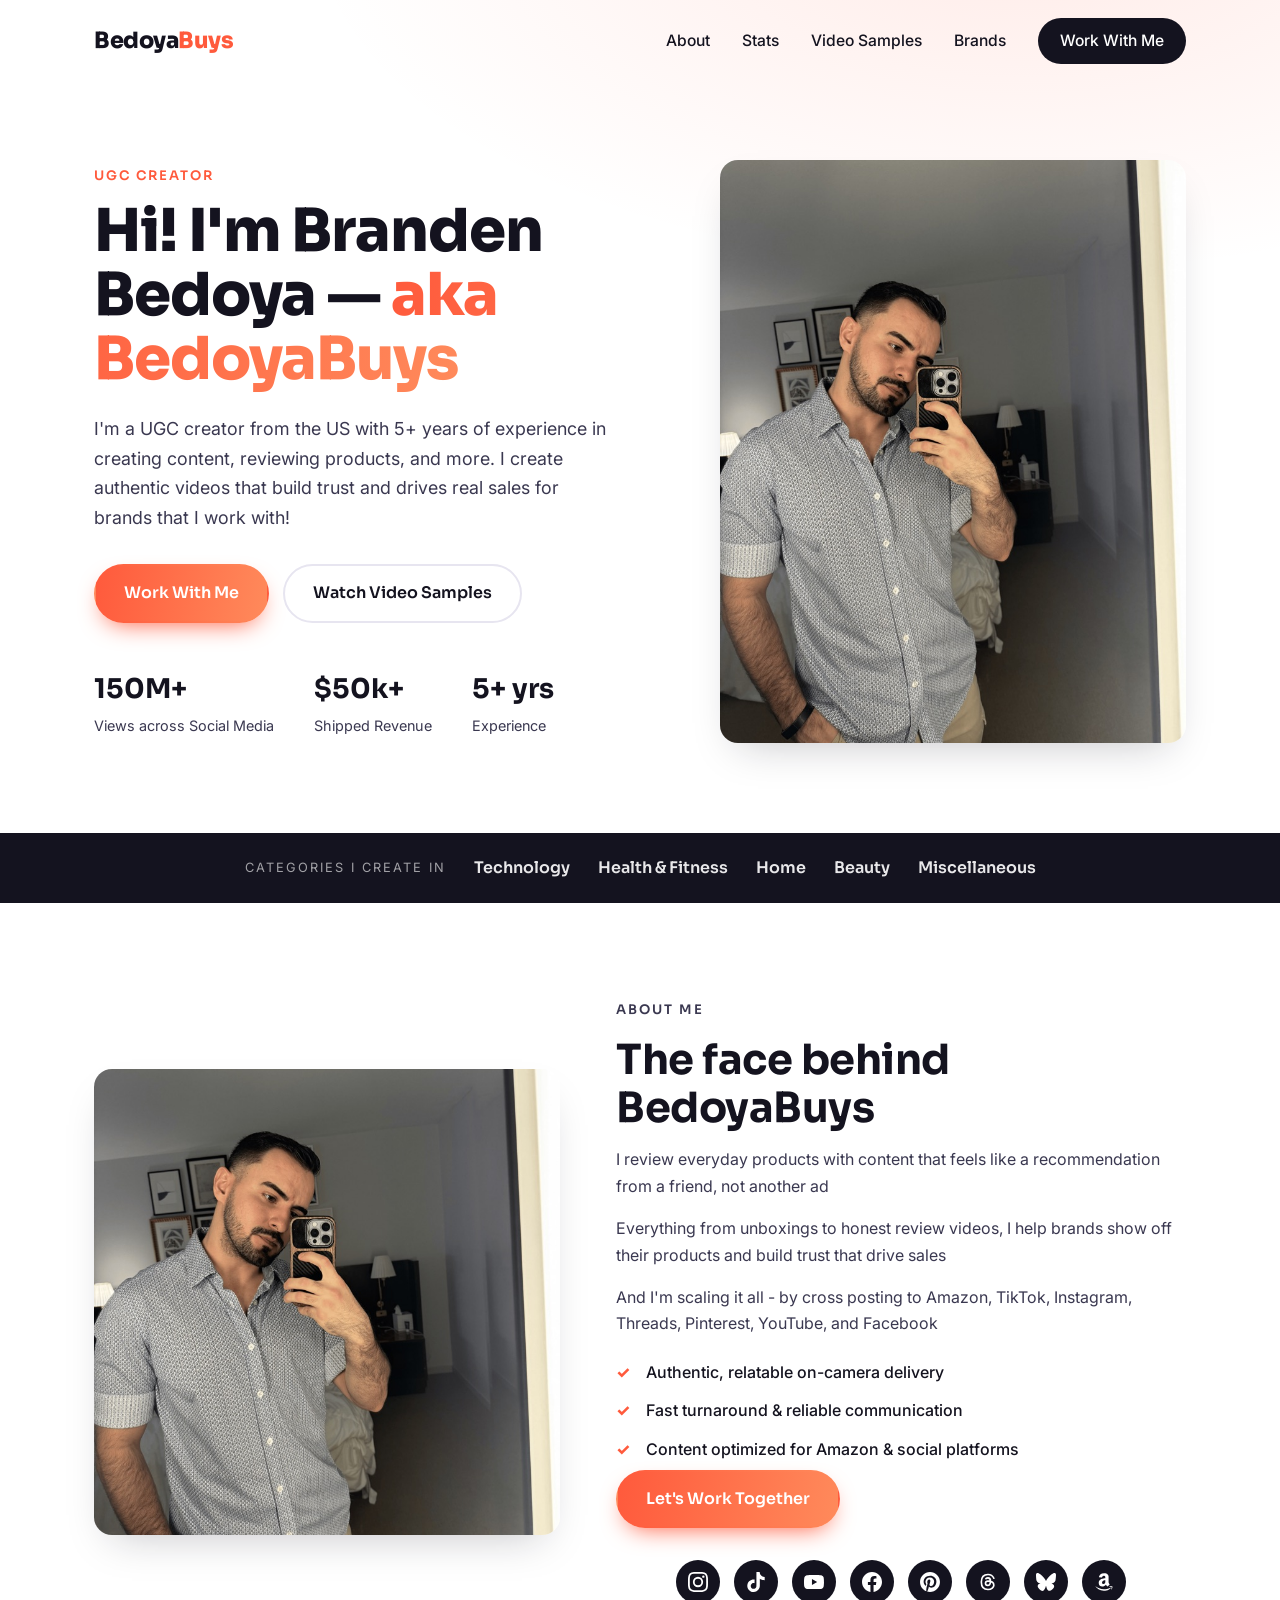
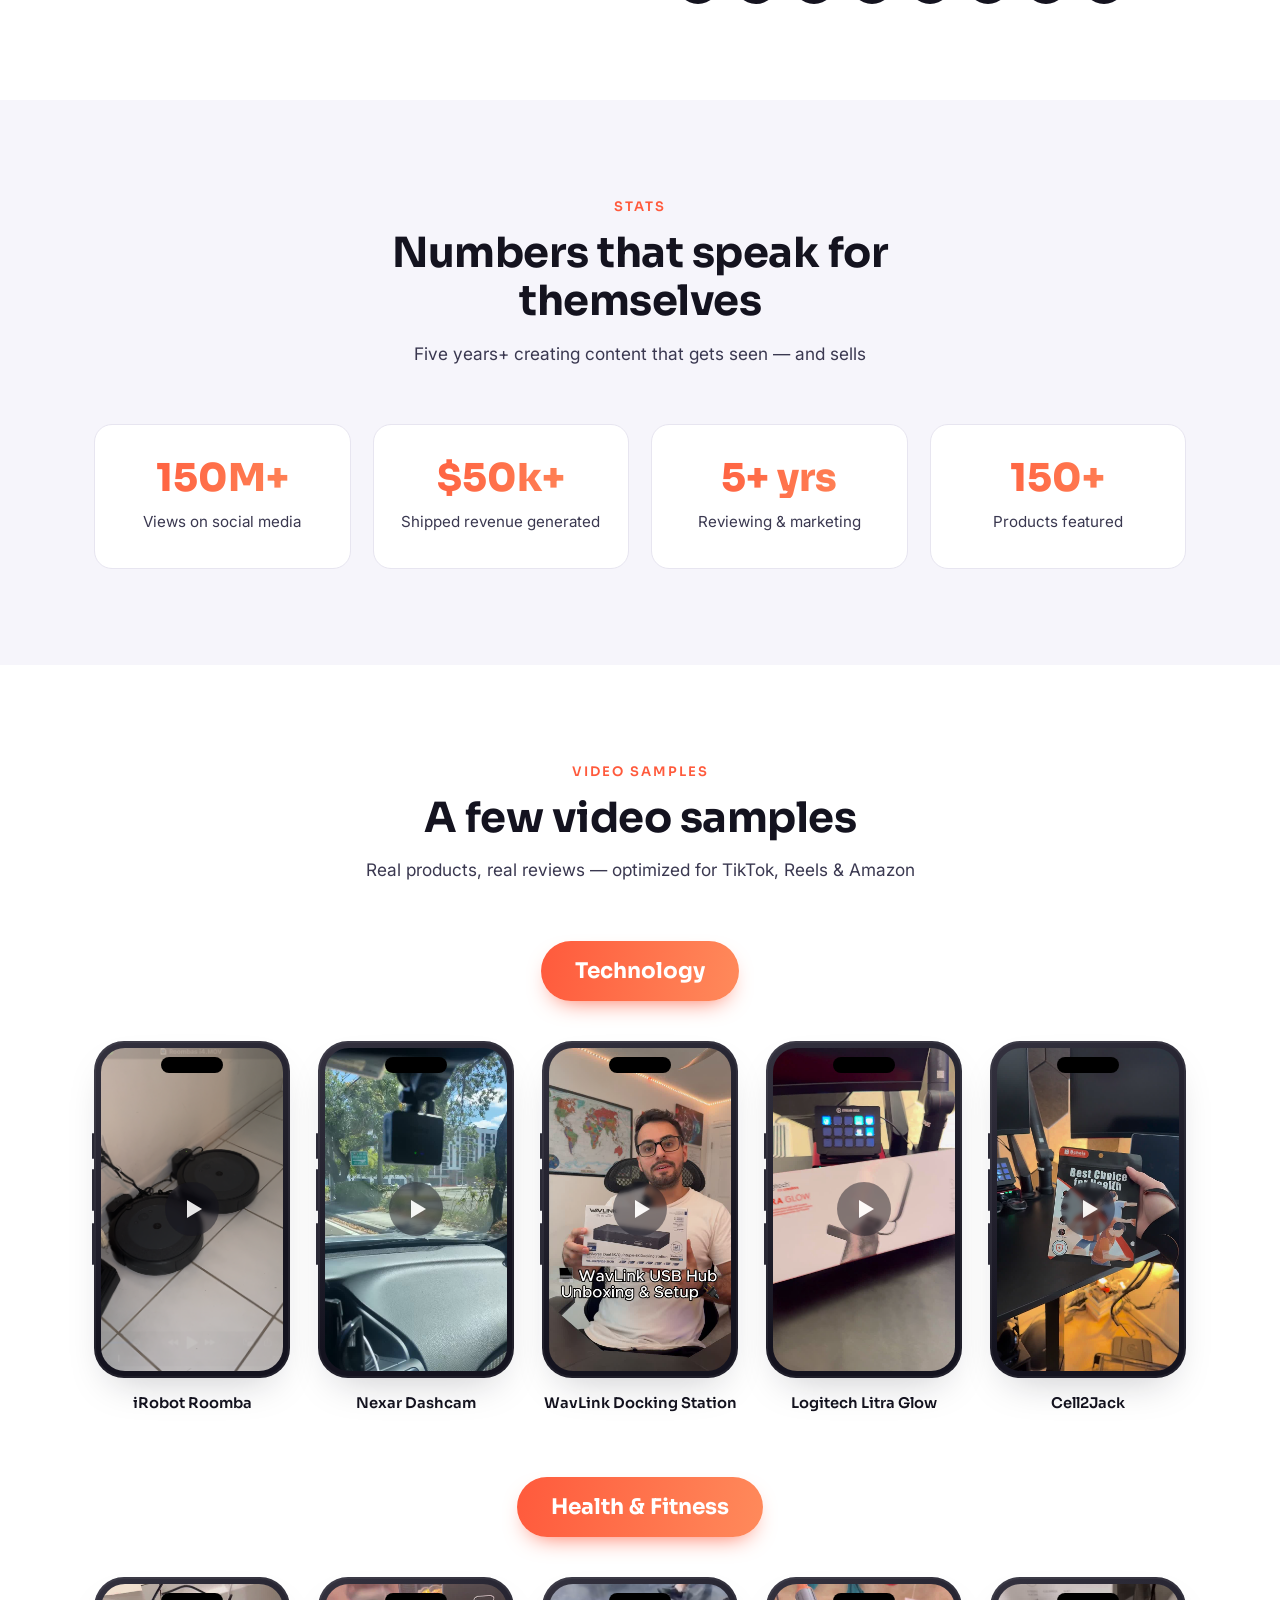
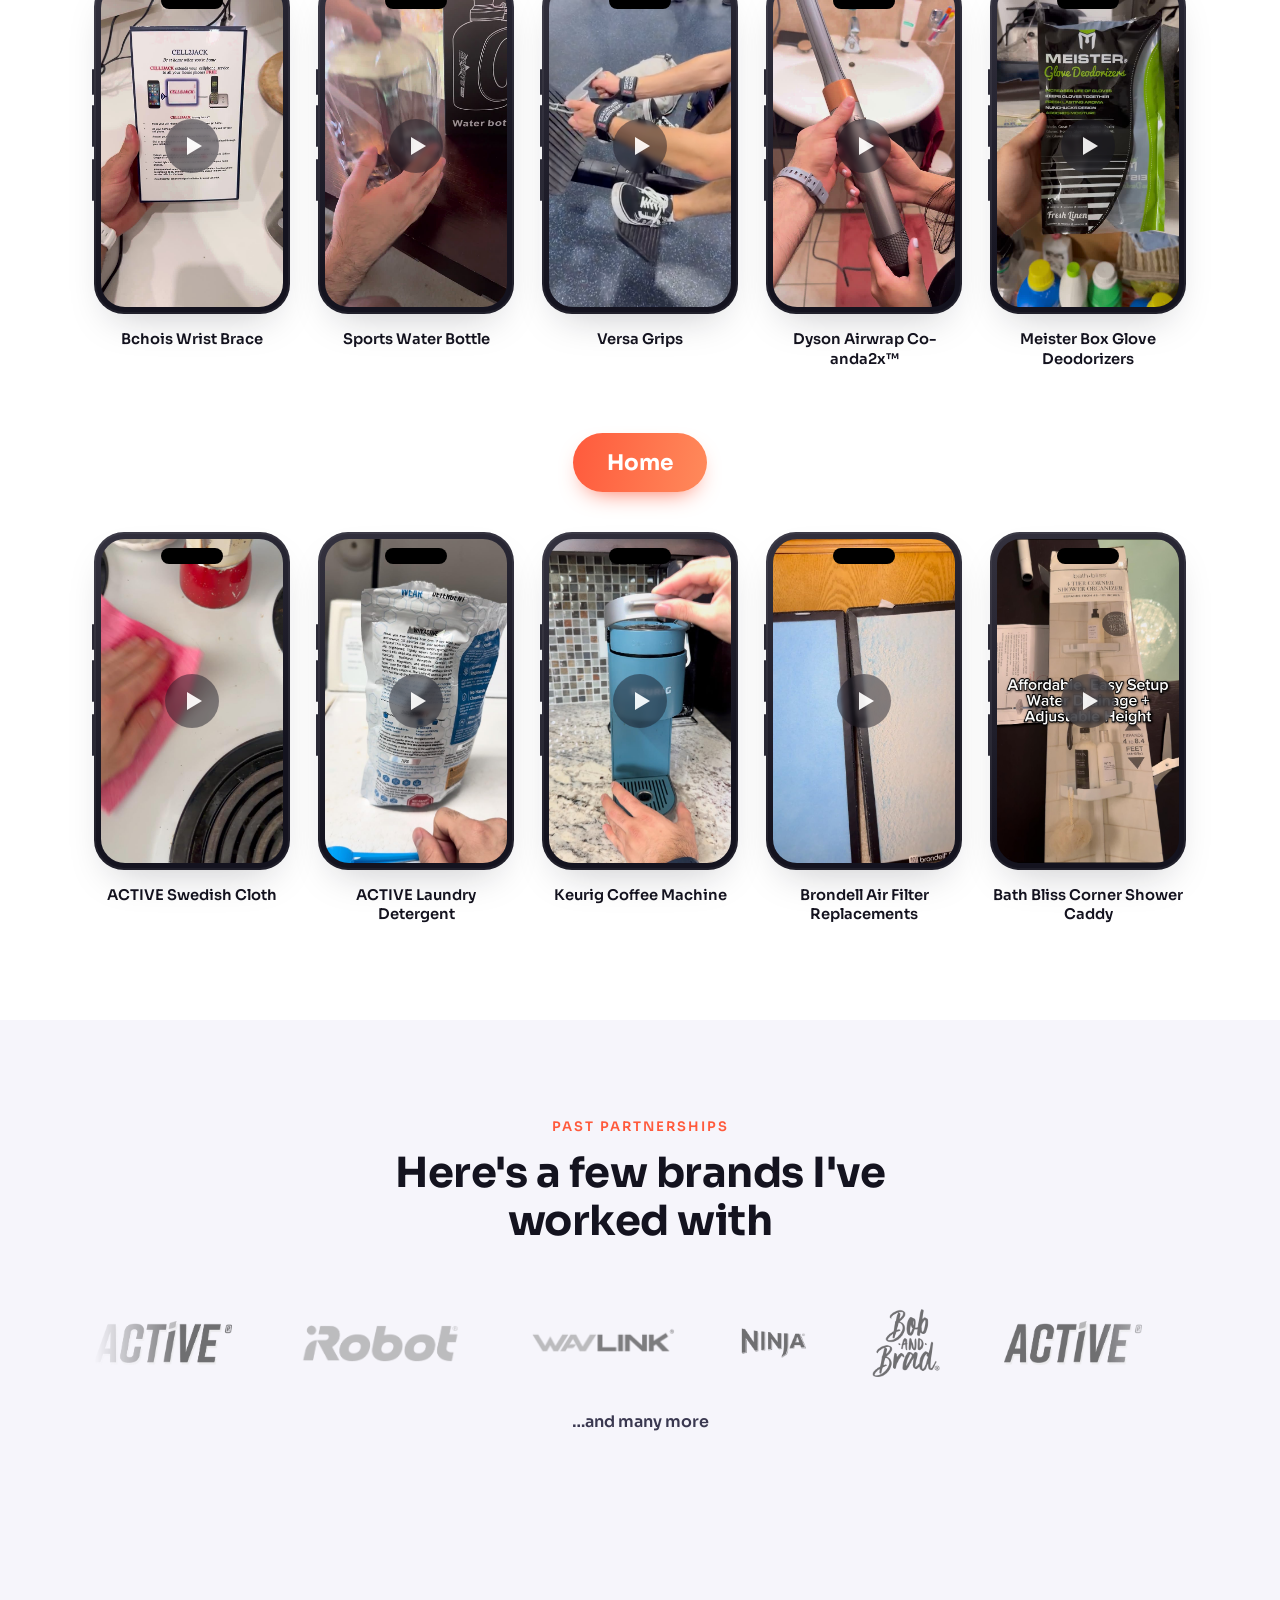
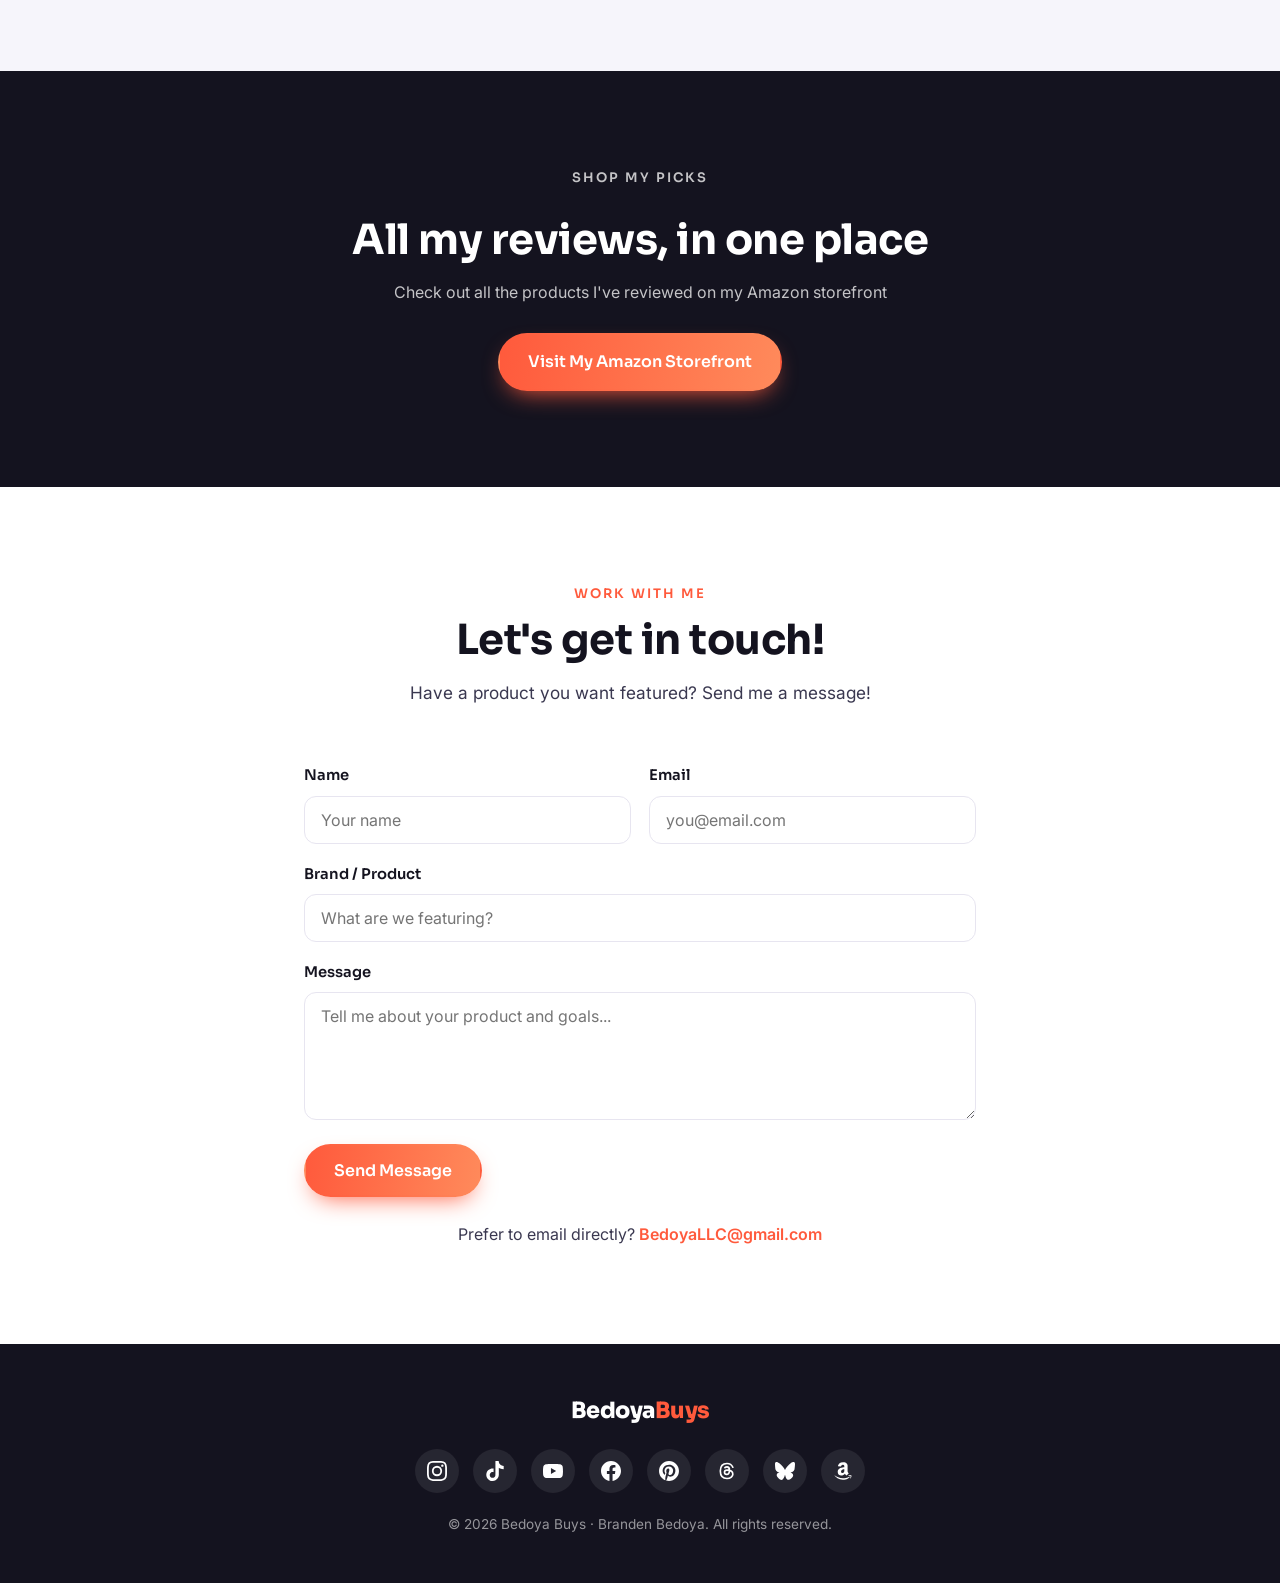
==== commit 4a9defe1: "Add Metricool tracking to thanks.html The confirmation page had no tracking tag, so contact-form con" ====
--- a/index.html
+++ b/index.html
@@ -33,7 +33,8 @@
   <link href="https://fonts.googleapis.com/css2?family=Sora:wght@400;600;700;800&family=Inter:wght@400;500;600&display=swap" rel="stylesheet" />
 
   <link rel="stylesheet" href="css/styles.css" />
-      <!-- Metricool tracking -->
+
+  <!-- Metricool tracking -->
   <script>function loadScript(a){var b=document.getElementsByTagName("head")[0],c=document.createElement("script");c.type="text/javascript",c.src="https://tracker.metricool.com/resources/be.js",c.onreadystatechange=a,c.onload=a,b.appendChild(c)}loadScript(function(){beTracker.t({hash:"539435b6d7f2f2cde3eccc9d855fa81a"})});</script>
 </head>
 <body>
